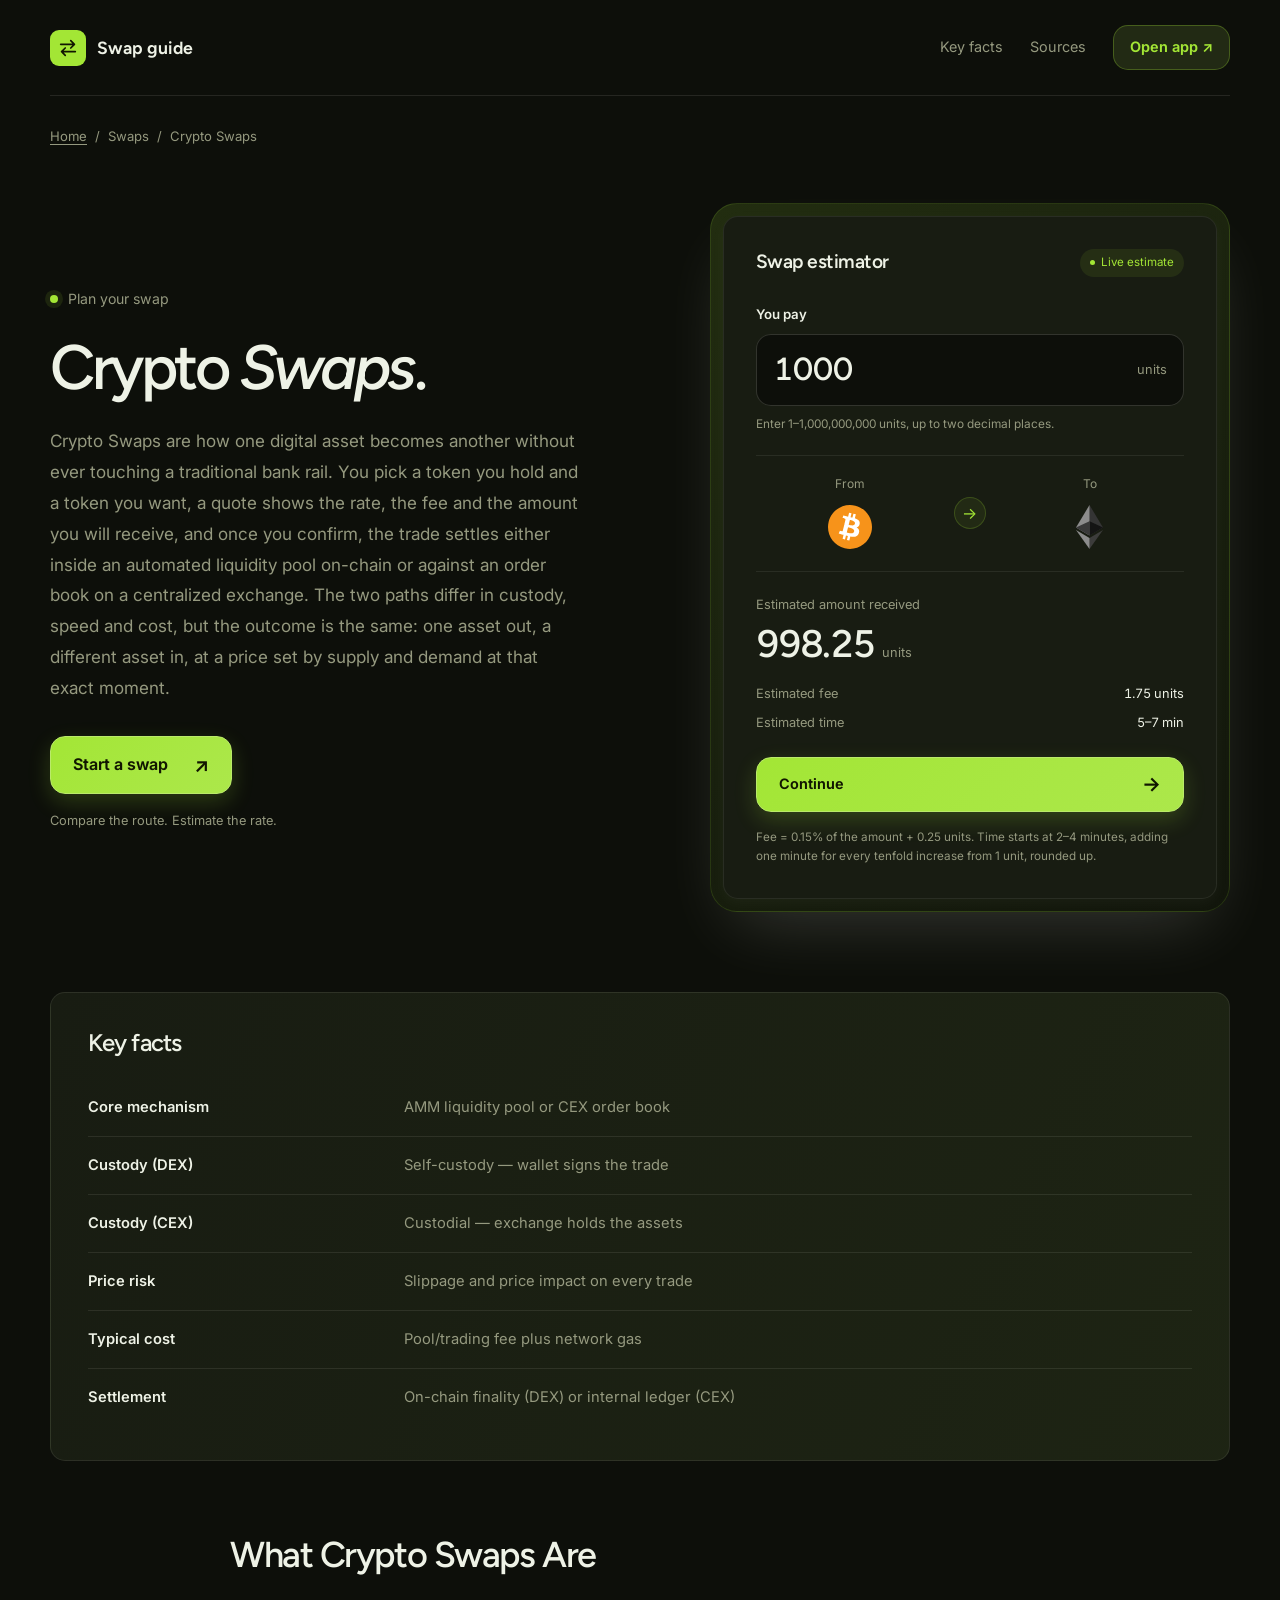
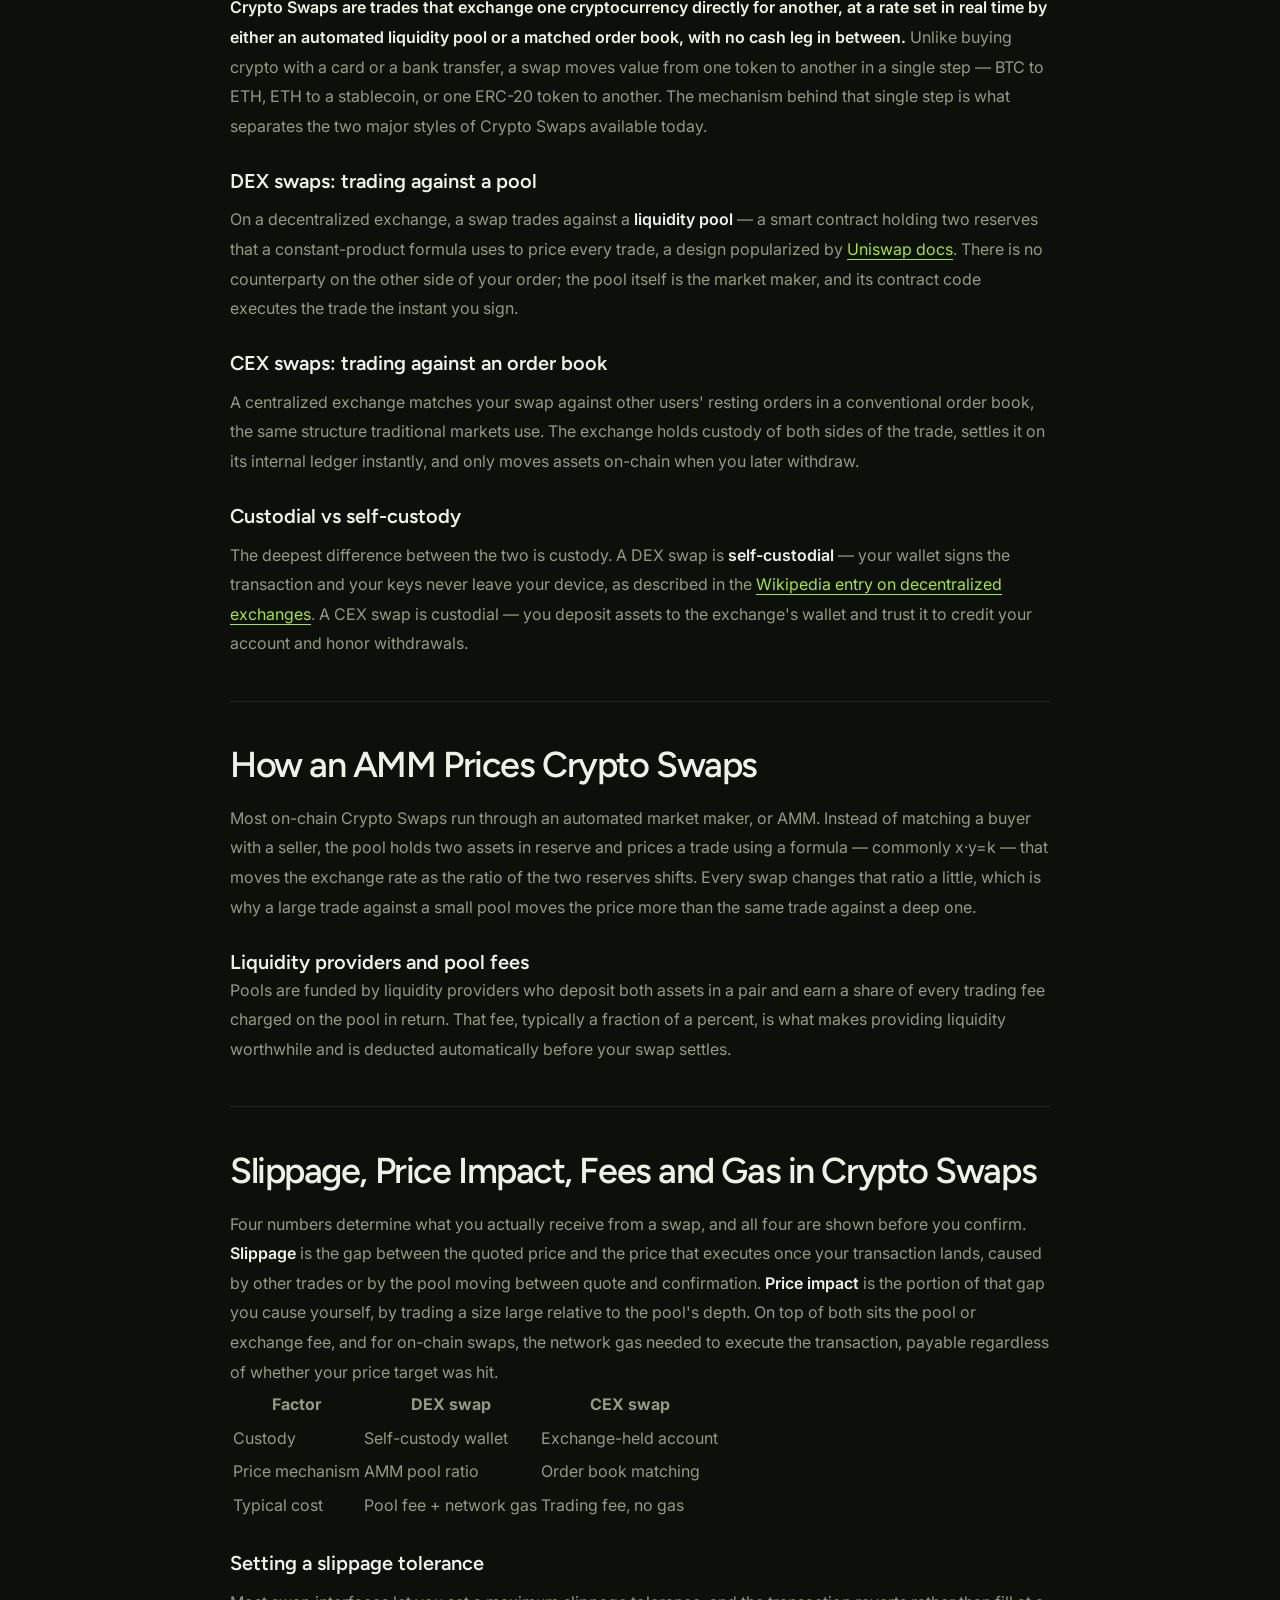
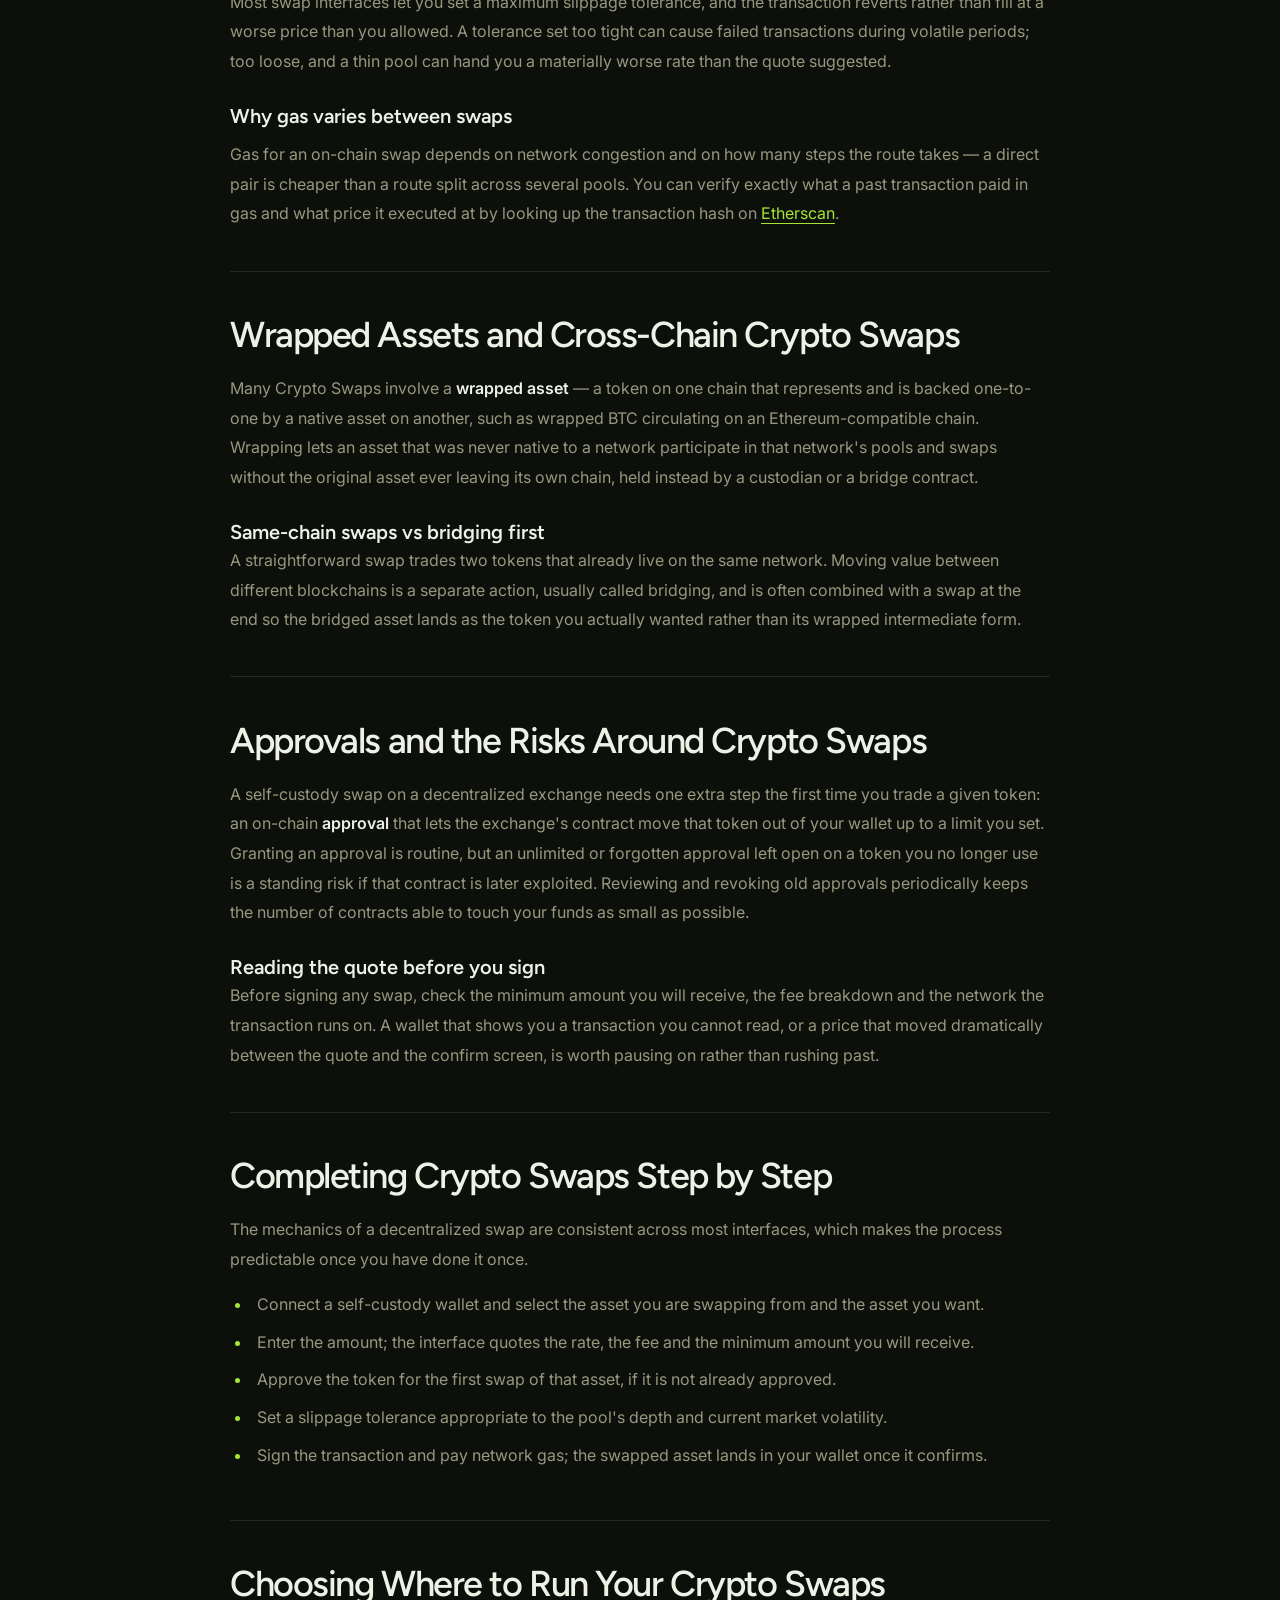
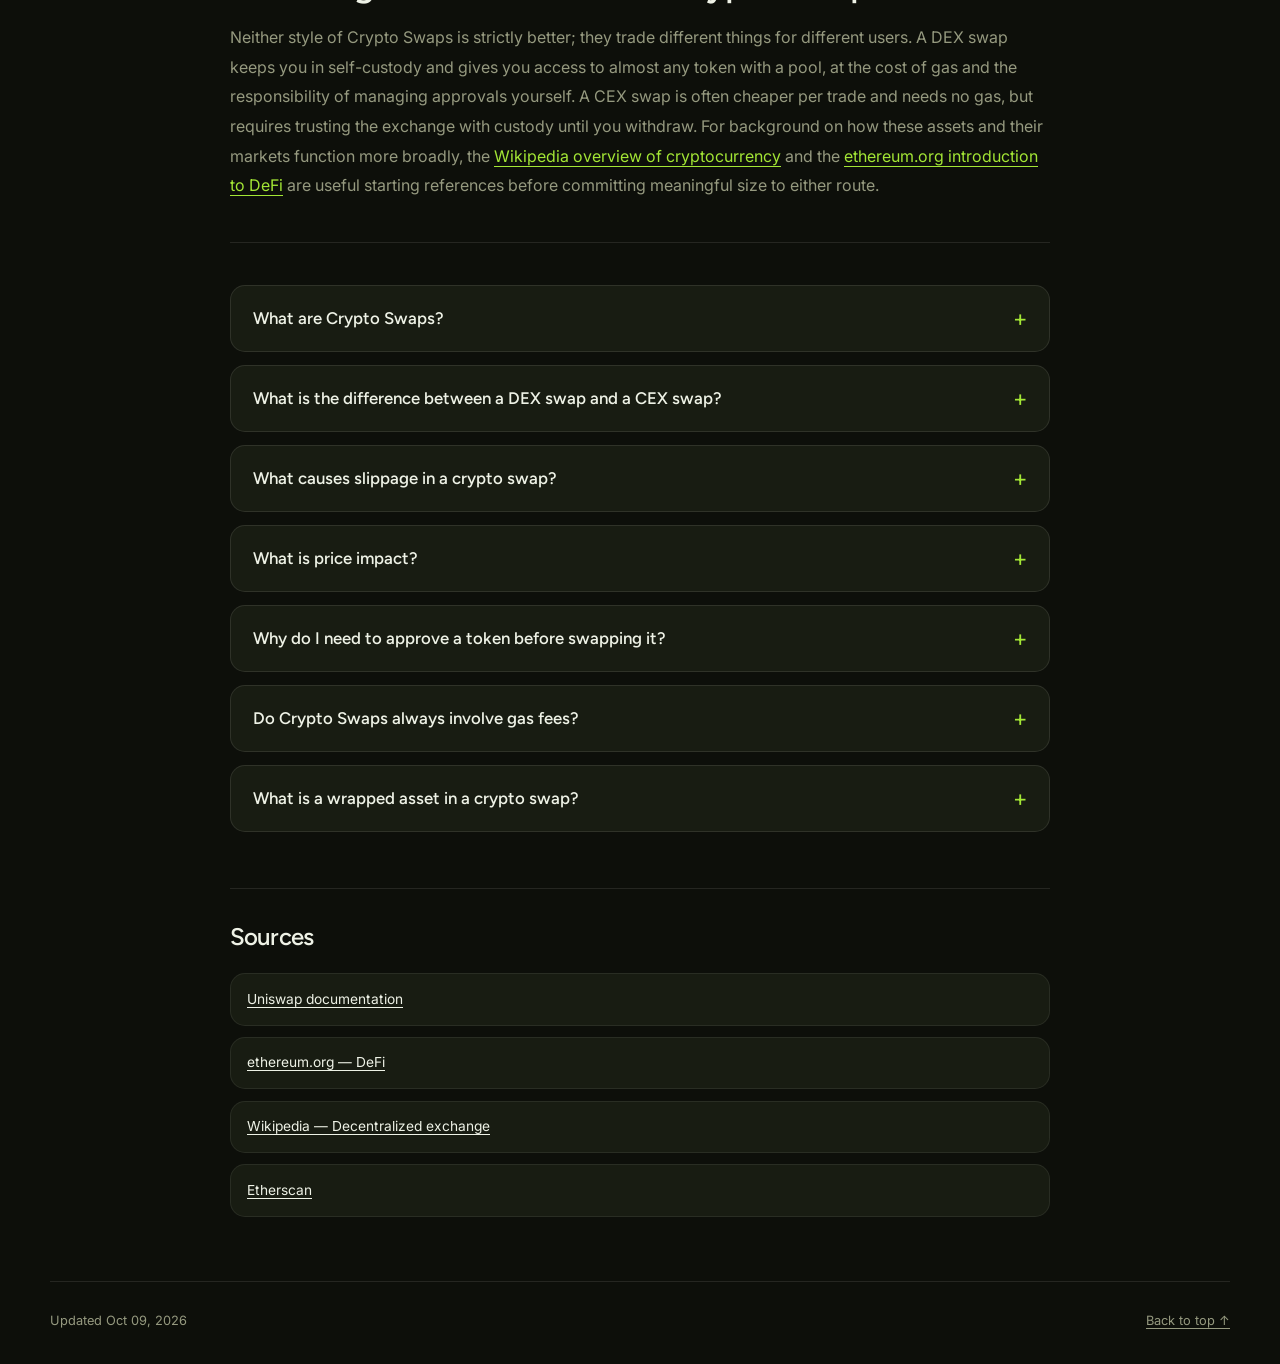
==== index.html @ 5d6981f9 "Fix mojibake (encoding) in template chrome" ====
<!doctype html>
<html lang="en">
<head>
<meta charset="utf-8">
<meta name="viewport" content="width=device-width, initial-scale=1">
<title>Crypto Swaps — How Exchanging One Token for Another Works</title>
<meta name="description" content="Crypto Swaps let you exchange one digital asset for another through a DEX liquidity pool or a CEX order book. Learn slippage, price impact, fees, gas and wrapped assets before you trade.">
<link rel="canonical" href="https://crypto-swaps.github.io/">
<meta property="og:type" content="website">
<meta property="og:title" content="Crypto Swaps">
<meta property="og:url" content="https://crypto-swaps.github.io/">
<meta property="og:image" content="https://crypto-swaps.github.io/og.png">
<meta name="twitter:card" content="summary_large_image">
<meta name="twitter:title" content="Crypto Swaps">
<link rel="preconnect" href="https://fonts.googleapis.com"><link rel="preconnect" href="https://fonts.gstatic.com" crossorigin><link rel="stylesheet" href="https://fonts.googleapis.com/css2?family=Inter:wght@400;500;600;700&family=Figtree:wght@500;600;700&display=swap">
<script type="application/ld+json">{"@context": "https://schema.org", "@graph": [{"@type": "WebSite", "@id": "https://crypto-swaps.github.io/#website", "url": "https://crypto-swaps.github.io/", "name": "Crypto Swaps — How Exchanging One Token for Another Works"}, {"@type": "WebPage", "@id": "https://crypto-swaps.github.io/#webpage", "url": "https://crypto-swaps.github.io/", "name": "Crypto Swaps — How Exchanging One Token for Another Works", "isPartOf": {"@id": "https://crypto-swaps.github.io/#website"}, "description": "Crypto Swaps let you exchange one digital asset for another through a DEX liquidity pool or a CEX order book. Learn slippage, price impact, fees, gas and wrapped assets before you trade.", "datePublished": "2026-10-09", "dateModified": "2026-10-09"}, {"@type": "SoftwareApplication", "name": "Crypto Swaps", "applicationCategory": "FinanceApplication", "operatingSystem": "Web", "offers": {"@type": "Offer", "price": "0", "priceCurrency": "USD"}}, {"@type": "BreadcrumbList", "itemListElement": [{"@type": "ListItem", "position": 1, "name": "Home", "item": "https://crypto-swaps.github.io/"}, {"@type": "ListItem", "position": 2, "name": "Swaps"}, {"@type": "ListItem", "position": 3, "name": "Crypto Swaps"}]}, {"@type": "FAQPage", "mainEntity": [{"@type": "Question", "name": "What are Crypto Swaps?", "acceptedAnswer": {"@type": "Answer", "text": "Crypto Swaps are trades that exchange one cryptocurrency directly for another, priced in real time by either an on-chain liquidity pool or a centralized order book, with no cash step in between."}}, {"@type": "Question", "name": "What is the difference between a DEX swap and a CEX swap?", "acceptedAnswer": {"@type": "Answer", "text": "A DEX swap trades against an automated liquidity pool and stays in your self-custody wallet the entire time. A CEX swap matches against a centralized order book and holds your assets in the exchange's custody until you withdraw."}}, {"@type": "Question", "name": "What causes slippage in a crypto swap?", "acceptedAnswer": {"@type": "Answer", "text": "Slippage is the gap between the quoted price and the price that actually executes, caused by other trades moving the pool or order book between the moment you quote and the moment your transaction confirms."}}, {"@type": "Question", "name": "What is price impact?", "acceptedAnswer": {"@type": "Answer", "text": "Price impact is the portion of slippage you cause yourself by trading an amount large relative to the pool's depth. A bigger trade against a shallow pool moves the price more than the same trade against a deep one."}}, {"@type": "Question", "name": "Why do I need to approve a token before swapping it?", "acceptedAnswer": {"@type": "Answer", "text": "A decentralized exchange's contract needs permission to move a token out of your wallet. That one-time approval sets a limit on how much the contract can spend, and should be reviewed or revoked once you stop using that pool."}}, {"@type": "Question", "name": "Do Crypto Swaps always involve gas fees?", "acceptedAnswer": {"@type": "Answer", "text": "On-chain swaps always need network gas to execute the transaction, in addition to any pool fee. Swaps on a centralized exchange settle on an internal ledger and typically charge only a trading fee, with no gas."}}, {"@type": "Question", "name": "What is a wrapped asset in a crypto swap?", "acceptedAnswer": {"@type": "Answer", "text": "A wrapped asset is a token on one chain backed one-to-one by a native asset on another chain, letting that value trade in pools and swaps on a network it was never originally issued on."}}]}]}</script>
<style>
:root{--bg:#0D0F0A;--surface:#181C12;--text:#EEF2E6;--muted:#95997F;--accent:#A3E635;--accent-ink:#111600;--radius:15px;--display:"Figtree";--body:"Inter"}
*{box-sizing:border-box}
html{scroll-behavior:smooth;scroll-padding-top:2rem}
body{margin:0;background:var(--bg);color:var(--text);font:400 1rem/1.7 var(--body);-webkit-font-smoothing:antialiased}
a{color:var(--accent);text-underline-offset:.22em}
a:hover{text-decoration-thickness:2px}
button,input,select,textarea{font:inherit}
:focus-visible{outline:3px solid var(--accent);outline-offset:5px}
::selection{background:var(--accent);color:var(--accent-ink)}
.c08ef38{width:min(1180px,calc(100% - 64px));margin-inline:auto}
.cc2c58b{position:absolute;top:1rem;left:1rem;z-index:5;padding:.6rem 1rem;background:var(--surface);border-radius:var(--radius);transform:translateY(-200%)}
.cc2c58b:focus{transform:translateY(0)}
.cffab2d{display:flex;align-items:center;justify-content:space-between;gap:1.5rem;min-height:96px;border-bottom:1px solid color-mix(in srgb,var(--text) 10%,transparent)}
.c5d9d6c{display:inline-flex;align-items:center;gap:.7rem;color:var(--text);font:650 1.1rem/1.2 var(--display);text-decoration:none}
.c0663c3{display:grid;place-items:center;width:36px;height:36px;background:var(--accent);color:var(--accent-ink);border-radius:calc(var(--radius) * .6)}
.c0663c3 svg{width:22px;height:22px;fill:none;stroke:var(--accent-ink);stroke-width:1.8;stroke-linecap:round;stroke-linejoin:round}
.c394dc6{display:flex;align-items:center;gap:1.7rem}
.c394dc6>a:not(.c4b3f9f){color:var(--muted);font-size:.9rem;text-decoration:none}
.c394dc6>a:hover{color:var(--text)}
.c4b3f9f{padding:.6rem 1rem;border:1px solid color-mix(in srgb,var(--accent) 28%,transparent);border-radius:var(--radius);background:color-mix(in srgb,var(--accent) 7%,var(--surface));font-size:.9rem;font-weight:650;text-decoration:none}
.c923988{padding-top:1.8rem;font-size:.82rem;color:var(--muted)}
.ca82d4a{display:flex;flex-wrap:wrap;align-items:center;gap:.5rem;margin:0;padding:0;list-style:none;color:var(--muted);font-size:.82rem}
.ca82d4a ol,.ca82d4a ul{display:flex;flex-wrap:wrap;align-items:center;gap:.5rem;margin:0;padding:0;list-style:none}
.ca82d4a a{color:var(--muted)}
.ca82d4a [aria-current]{color:var(--text)}
.cf24f28{display:grid;grid-template-columns:minmax(0,1.12fr) minmax(0,1fr);align-items:center;gap:clamp(2rem,6vw,5.5rem);padding:3.5rem 0 5rem}
.c3bcb4c{min-width:0}
.cbd3c07{display:inline-flex;align-items:center;gap:.6rem;margin:0 0 1.4rem;color:var(--muted);font-size:.88rem}
.cbd3c07::before{content:"";width:8px;height:8px;border-radius:50%;background:var(--accent);box-shadow:0 0 0 5px color-mix(in srgb,var(--accent) 10%,transparent)}
h1{margin:0;font:550 clamp(2.6rem,4.9vw,4.65rem)/1.07 var(--display);letter-spacing:-.055em;overflow-wrap:anywhere;text-wrap:balance}
h1 a{color:var(--accent)}
.cfc5a41{max-width:48ch;margin:1.6rem 0 2rem;color:var(--muted);font-size:1.07rem;line-height:1.8}
.c13971a{display:inline-flex;justify-content:center;align-items:center;gap:1.6rem;min-height:54px;padding:.9rem 1.4rem;border:1px solid color-mix(in srgb,var(--accent) 70%,var(--text));border-radius:var(--radius);background:linear-gradient(135deg,var(--accent),color-mix(in srgb,var(--accent) 88%,var(--text)));color:var(--accent-ink);font-weight:650;text-decoration:none;box-shadow:0 8px 22px color-mix(in srgb,var(--accent) 20%,transparent);transition:transform .2s ease,box-shadow .2s ease}
.c13971a:hover{transform:translateY(-2px);box-shadow:0 12px 28px color-mix(in srgb,var(--accent) 28%,transparent)}
.cd4c2c3{font-size:1.25rem;line-height:1}
.c7645db{margin:1rem 0 0;color:var(--muted);font-size:.8rem}
.c9aa1d4{position:relative;min-width:0;padding:12px;border:1px solid color-mix(in srgb,var(--accent) 15%,transparent);border-radius:calc(var(--radius) + 12px);background:linear-gradient(145deg,color-mix(in srgb,var(--accent) 14%,var(--bg)),color-mix(in srgb,var(--accent) 3%,var(--bg)));box-shadow:0 30px 70px -25px color-mix(in srgb,var(--text) 20%,transparent)}
.c43d611{padding:clamp(1.25rem,3vw,2rem);border:1px solid color-mix(in srgb,var(--text) 8%,transparent);border-radius:var(--radius);background:var(--surface);box-shadow:0 4px 14px color-mix(in srgb,var(--text) 4%,transparent)}
.c408a3c{display:flex;align-items:center;justify-content:space-between;gap:1rem;margin-bottom:1.65rem}
.c408a3c h2{margin:0;font:600 1.2rem/1.3 var(--display);letter-spacing:-.025em}
.ca03d6d{display:inline-flex;align-items:center;gap:.4rem;padding:.25rem .6rem;border-radius:var(--radius);background:color-mix(in srgb,var(--accent) 9%,transparent);color:var(--accent);font-size:.72rem;white-space:nowrap}
.ca03d6d::before{content:"";width:5px;height:5px;border-radius:50%;background:var(--accent)}
.c278854{display:block;margin-bottom:.5rem;font-size:.83rem;font-weight:600}
.c90a959{display:flex;align-items:center;gap:.5rem;padding:.65rem 1rem;border:1px solid color-mix(in srgb,var(--text) 16%,transparent);border-radius:var(--radius);background:var(--bg);transition:border-color .2s ease}
.c90a959:focus-within{border-color:var(--accent);box-shadow:0 0 0 3px color-mix(in srgb,var(--accent) 12%,transparent)}
.c90a959 input{width:100%;min-width:0;padding:.25rem 0;border:0;background:var(--bg);color:var(--text);font:550 2rem/1.3 var(--display);font-variant-numeric:tabular-nums}
.c90a959 input:focus-visible{outline-offset:2px}
.cef6c44{color:var(--muted);font-size:.8rem}
.cd967ca{margin:.5rem 0 1.3rem;color:var(--muted);font-size:.74rem}
.c18cf4b{display:grid;grid-template-columns:minmax(0,1fr) 32px minmax(0,1fr);align-items:center;gap:.6rem;padding:1.1rem 0;border-top:1px solid color-mix(in srgb,var(--text) 8%,transparent);border-bottom:1px solid color-mix(in srgb,var(--text) 8%,transparent)}
.cc8aa65{display:flex;flex-direction:column;align-items:center;gap:.45rem;min-width:0;color:var(--muted);font-size:.75rem}
.cf8c2da{display:flex;align-items:center;justify-content:center;min-height:52px;max-width:100%;overflow-wrap:anywhere;color:var(--text);font-weight:600}
.cf8c2da img,.cf8c2da svg{display:block;max-width:100%;width:auto;height:44px;object-fit:contain}
.ca362d3{display:grid;place-items:center;width:32px;height:32px;border:1px solid color-mix(in srgb,var(--accent) 20%,transparent);border-radius:50%;background:color-mix(in srgb,var(--accent) 7%,var(--surface));color:var(--accent)}
.cebbf85{padding:1.4rem 0 .25rem}
.c962870{margin:0;color:var(--muted);font-size:.8rem}
.c207876{display:flex;align-items:baseline;flex-wrap:wrap;gap:.5rem;margin:.3rem 0 1rem}
.c207876 output{font:550 clamp(1.65rem,3vw,2.5rem)/1.2 var(--display);letter-spacing:-.045em;color:var(--text);overflow-wrap:anywhere;font-variant-numeric:tabular-nums}
.cdd06d3{display:grid;gap:.45rem;margin:0 0 1.2rem;font-size:.8rem}
.cdd06d3>div{display:flex;justify-content:space-between;gap:1rem}
.cdd06d3 dt{color:var(--muted)}
.cdd06d3 dd{margin:0;text-align:right;font-variant-numeric:tabular-nums}
.c43d611 .c13971a{width:100%;justify-content:space-between;min-height:50px;font-size:.9rem}
.c7e324d{margin:1rem 0 0;color:var(--muted);font-size:.73rem;line-height:1.65}
.cd8ccf7{margin:.6rem 0 0;color:var(--text);font-size:.8rem;font-weight:600}
.cd8ccf7:empty{display:none}
.ca9f1f0{padding:2.1rem 2.3rem;margin-bottom:4.5rem;border:1px solid color-mix(in srgb,var(--text) 9%,transparent);border-radius:var(--radius);background:linear-gradient(115deg,var(--surface),color-mix(in srgb,var(--accent) 4%,var(--surface)))}
.c3a7110{margin:0 0 1.3rem;font:550 1.5rem/1.3 var(--display);letter-spacing:-.035em}
.cc0af54{width:100%;border-collapse:collapse;text-align:left;font-size:.92rem}
.cc0af54 caption{text-align:left;padding:0 0 1rem;color:var(--muted)}
.cc0af54 th,.cc0af54 td{padding:1rem .9rem;border-bottom:1px solid color-mix(in srgb,var(--text) 9%,transparent);vertical-align:top;overflow-wrap:anywhere}
.cc0af54 th{font-weight:600;color:var(--text)}
.cc0af54 td{color:var(--muted)}
.cc0af54 th:first-child,.cc0af54 td:first-child{padding-left:0}
.cc0af54 tr:last-child>*{border-bottom:0}
.cc0af54 thead th{font-size:.82rem;color:var(--muted)}
.c3a143a{max-width:820px;margin-inline:auto}
.c7e3e19{padding:0 0 2.6rem;margin:0 0 2.6rem;border-bottom:1px solid color-mix(in srgb,var(--text) 10%,transparent);scroll-margin-top:2rem}
.c8238b8{margin:0 0 1.1rem;font:550 clamp(1.7rem,3vw,2.25rem)/1.2 var(--display);letter-spacing:-.04em;text-wrap:balance;overflow-wrap:anywhere}
.ccd7dc1{color:var(--muted);font:400 1rem/1.85 var(--body);overflow-wrap:anywhere}
.ccd7dc1 p{margin:0 0 1.15rem}
.ccd7dc1 h3,.ccd7dc1 h4{margin:1.6rem 0 .65rem;color:var(--text);font:600 1.25rem/1.4 var(--display)}
.ccd7dc1 strong{color:var(--text);font-weight:600}
.ccd7dc1 ul,.ccd7dc1 ol{padding-left:1.4rem}
.ccd7dc1 li{padding-left:.3rem;margin:.5rem 0}
.ccd7dc1 li::marker{color:var(--accent)}
.ccd7dc1 blockquote{margin:1.5rem 0;padding:1rem 1.4rem;border-left:3px solid var(--accent);border-radius:0 var(--radius) var(--radius) 0;background:color-mix(in srgb,var(--accent) 6%,var(--surface));color:var(--text)}
.ccd7dc1 img{max-width:100%;height:auto;border-radius:var(--radius)}
.ccd7dc1>:last-child{margin-bottom:0}
.cd0d08d{margin:.8rem 0;border:1px solid color-mix(in srgb,var(--text) 10%,transparent);border-radius:var(--radius);background:var(--surface);overflow:hidden}
.c07b758{position:relative;display:block;padding:1.25rem 3.5rem 1.25rem 1.4rem;cursor:pointer;list-style:none;color:var(--text);font:550 1.05rem/1.5 var(--display)}
.c07b758::-webkit-details-marker{display:none}
.c07b758::after{content:"+";position:absolute;right:1.4rem;top:1.25rem;color:var(--accent);font:400 1.4rem/1.1 var(--body)}
.cd0d08d[open]>.c07b758::after,.cd0d08d details[open]>.c07b758::after{content:"−"}
.cd0d08d[open]{border-color:color-mix(in srgb,var(--accent) 35%,transparent)}
.c07b758:focus-visible{outline-offset:-5px;border-radius:var(--radius)}
.c095efd{padding:0 1.4rem 1.4rem;color:var(--muted);font-size:.95rem;line-height:1.8;overflow-wrap:anywhere}
.c095efd>:first-child{margin-top:0}
.c095efd>:last-child{margin-bottom:0}
.cbac4c2{max-width:820px;margin:3.5rem auto 0;padding-top:2rem;border-top:1px solid color-mix(in srgb,var(--text) 10%,transparent)}
.c181ad5{display:grid;gap:.7rem;margin:0;padding:0;list-style:none}
.c69e88e{padding:.85rem 1rem;border:1px solid color-mix(in srgb,var(--text) 8%,transparent);border-radius:var(--radius);background:var(--surface);color:var(--muted);font-size:.86rem;overflow-wrap:anywhere}
.c69e88e a{color:var(--text);text-decoration-color:color-mix(in srgb,var(--accent) 55%,transparent)}
a.c69e88e{display:block;color:var(--text)}
.c17bd08{display:flex;align-items:center;justify-content:space-between;gap:1rem;margin-top:4rem;padding:1.75rem 0 2rem;border-top:1px solid color-mix(in srgb,var(--text) 10%,transparent);color:var(--muted);font-size:.8rem}
.c17bd08 p{margin:0}
.c17bd08 a{color:var(--muted)}
@media(min-width:1500px){.cf24f28{padding-top:5rem;padding-bottom:6rem}}
@media(max-width:850px){.cf24f28{grid-template-columns:1fr;gap:2.5rem;padding-top:2.5rem;padding-bottom:3rem}.c3bcb4c{max-width:640px}.c9aa1d4{width:100%;max-width:560px;justify-self:center}h1{font-size:clamp(2.5rem,7vw,4rem)}.cfc5a41{max-width:58ch}.ca9f1f0{margin-bottom:3rem}.c394dc6{gap:1rem}}
@media(max-width:540px){.c08ef38{width:calc(100% - 32px)}.cffab2d{min-height:78px;gap:.75rem}.c5d9d6c{font-size:.95rem;gap:.5rem}.c0663c3{width:30px;height:30px}.c394dc6>a:not(.c4b3f9f){display:none}.c4b3f9f{padding:.5rem .75rem;font-size:.8rem}.c923988{padding-top:1.25rem}.cf24f28{padding-top:2rem;gap:2rem}h1{font-size:2.65rem}.cfc5a41{font-size:1rem}.c3bcb4c>.c13971a{width:100%}.c7645db{text-align:center}.c9aa1d4{padding:8px;border-radius:calc(var(--radius) + 8px)}.c43d611{padding:1.2rem}.ca9f1f0{padding:1.4rem 1.1rem}.cc0af54{display:block;overflow-x:auto}.cc0af54 th,.cc0af54 td{min-width:125px;padding:.8rem .65rem}.c07b758{padding-left:1rem}.c095efd{padding-left:1rem;padding-right:1rem}.c17bd08{align-items:flex-start;flex-direction:column;margin-top:3rem}.c7e3e19{margin-bottom:2rem;padding-bottom:2rem}}
@media(prefers-reduced-motion:reduce){html{scroll-behavior:auto}*,*::before,*::after{transition:none!important}.c13971a:hover{transform:none}}
</style>
</head>
<body id="top">
<a class="cc2c58b" href="#content">Skip to content</a>
<header class="c08ef38">
<nav class="cffab2d" aria-label="Main navigation">
<a class="c5d9d6c" href="#top"><span class="c0663c3" aria-hidden="true"><svg viewBox="0 0 24 24"><path d="M4 8h15m-4-4 4 4-4 4M20 16H5m4-4-4 4 4 4"/></svg></span>Swap guide</a>
<div class="c394dc6"><a href="#key-facts">Key facts</a><a href="#sources">Sources</a><a class="c4b3f9f" href="dashboard/">Open app <span aria-hidden="true">↗</span></a></div>
</nav>
</header>
<div class="c08ef38">
<div class="c923988"><nav class="ca82d4a" aria-label="Breadcrumb"><a href="dashboard/">Home</a> <span>/</span> <span>Swaps</span> <span>/</span> <span>Crypto Swaps</span></nav></div>
<section class="cf24f28" aria-labelledby="hero-title">
<div class="c3bcb4c">
<p class="cbd3c07">Plan your swap</p>
<h1 id="hero-title">Crypto <em>Swaps</em>.</h1>
<p class="cfc5a41">Crypto Swaps are how one digital asset becomes another without ever touching a traditional bank rail. You pick a token you hold and a token you want, a quote shows the rate, the fee and the amount you will receive, and once you confirm, the trade settles either inside an automated liquidity pool on-chain or against an order book on a centralized exchange. The two paths differ in custody, speed and cost, but the outcome is the same: one asset out, a different asset in, at a price set by supply and demand at that exact moment.</p>
<a class="c13971a" href="dashboard/">Start a swap <span class="cd4c2c3" aria-hidden="true">↗</span></a>
<p class="c7645db">Compare the route. Estimate the rate.</p>
</div>
<aside class="c9aa1d4" aria-labelledby="estimator-title">
<div class="c43d611">
<div class="c408a3c"><h2 id="estimator-title">Swap estimator</h2><span class="ca03d6d">Live estimate</span></div>
<label class="c278854" for="amount">You pay</label>
<div class="c90a959"><input id="amount" type="number" inputmode="decimal" min="1" max="1000000000" step="0.01" value="1000" aria-describedby="amount-help amount-error"><span class="cef6c44">units</span></div>
<p class="cd967ca" id="amount-help">Enter 1–1,000,000,000 units, up to two decimal places.</p>
<p class="cd8ccf7" id="amount-error" aria-live="polite"></p>
<div class="c18cf4b" aria-label="Swap route">
<div class="cc8aa65"><span>From</span><div class="cf8c2da"><img src="assets/tokens/btc.svg" alt="Bitcoin" width="28" height="28"></div></div>
<span class="ca362d3" aria-hidden="true">→</span>
<div class="cc8aa65"><span>To</span><div class="cf8c2da"><img src="assets/tokens/eth.svg" alt="Ethereum" width="28" height="28"></div></div>
</div>
<div class="cebbf85" aria-live="polite" aria-atomic="true">
<p class="c962870">Estimated amount received</p>
<div class="c207876"><output id="received" for="amount">998.25</output><span class="cef6c44">units</span></div>
<dl class="cdd06d3">
<div><dt>Estimated fee</dt><dd><output id="fee" for="amount">1.75</output> units</dd></div>
<div><dt>Estimated time</dt><dd><output id="time" for="amount">5–7 min</output></dd></div>
</dl>
</div>
<a class="c13971a" href="dashboard/">Continue <span class="cd4c2c3" aria-hidden="true">→</span></a>
<p class="c7e324d">Fee = 0.15% of the amount + 0.25 units. Time starts at 2–4 minutes, adding one minute for every tenfold increase from 1 unit, rounded up.</p>
<noscript><p class="cd967ca">Enable JavaScript to update the estimate as you change the amount.</p></noscript>
</div>
</aside>
</section>
<section class="ca9f1f0" id="key-facts" aria-labelledby="facts-title">
<h2 class="c3a7110" id="facts-title">Key facts</h2>
<table class="cc0af54"><tbody><tr><th scope="row">Core mechanism</th><td>AMM liquidity pool or CEX order book</td></tr>
<tr><th scope="row">Custody (DEX)</th><td>Self-custody — wallet signs the trade</td></tr>
<tr><th scope="row">Custody (CEX)</th><td>Custodial — exchange holds the assets</td></tr>
<tr><th scope="row">Price risk</th><td>Slippage and price impact on every trade</td></tr>
<tr><th scope="row">Typical cost</th><td>Pool/trading fee plus network gas</td></tr>
<tr><th scope="row">Settlement</th><td>On-chain finality (DEX) or internal ledger (CEX)</td></tr></tbody></table>
</section>
<main class="c3a143a" id="content">
<section class="c7e3e19"><h2 class="c8238b8">What Crypto Swaps Are</h2><div class="ccd7dc1"><strong>Crypto Swaps are trades that exchange one cryptocurrency directly for another, at a rate set in real time by either an automated liquidity pool or a matched order book, with no cash leg in between.</strong> Unlike buying crypto with a card or a bank transfer, a swap moves value from one token to another in a single step — BTC to ETH, ETH to a stablecoin, or one ERC-20 token to another. The mechanism behind that single step is what separates the two major styles of Crypto Swaps available today.<h3>DEX swaps: trading against a pool</h3>On a decentralized exchange, a swap trades against a <strong>liquidity pool</strong> — a smart contract holding two reserves that a constant-product formula uses to price every trade, a design popularized by <a href="https://docs.uniswap.org/" rel="nofollow noopener" target="_blank">Uniswap docs</a>. There is no counterparty on the other side of your order; the pool itself is the market maker, and its contract code executes the trade the instant you sign.<h3>CEX swaps: trading against an order book</h3>A centralized exchange matches your swap against other users' resting orders in a conventional order book, the same structure traditional markets use. The exchange holds custody of both sides of the trade, settles it on its internal ledger instantly, and only moves assets on-chain when you later withdraw.<h3>Custodial vs self-custody</h3>The deepest difference between the two is custody. A DEX swap is <strong>self-custodial</strong> — your wallet signs the transaction and your keys never leave your device, as described in the <a href="https://en.wikipedia.org/wiki/Decentralized_exchange" rel="nofollow noopener" target="_blank">Wikipedia entry on decentralized exchanges</a>. A CEX swap is custodial — you deposit assets to the exchange's wallet and trust it to credit your account and honor withdrawals.</div></section>
<section class="c7e3e19"><h2 class="c8238b8">How an AMM Prices Crypto Swaps</h2><div class="ccd7dc1">Most on-chain Crypto Swaps run through an automated market maker, or AMM. Instead of matching a buyer with a seller, the pool holds two assets in reserve and prices a trade using a formula — commonly x·y=k — that moves the exchange rate as the ratio of the two reserves shifts. Every swap changes that ratio a little, which is why a large trade against a small pool moves the price more than the same trade against a deep one.<h3>Liquidity providers and pool fees</h3>Pools are funded by liquidity providers who deposit both assets in a pair and earn a share of every trading fee charged on the pool in return. That fee, typically a fraction of a percent, is what makes providing liquidity worthwhile and is deducted automatically before your swap settles.</div></section>
<section class="c7e3e19"><h2 class="c8238b8">Slippage, Price Impact, Fees and Gas in Crypto Swaps</h2><div class="ccd7dc1">Four numbers determine what you actually receive from a swap, and all four are shown before you confirm. <strong>Slippage</strong> is the gap between the quoted price and the price that executes once your transaction lands, caused by other trades or by the pool moving between quote and confirmation. <strong>Price impact</strong> is the portion of that gap you cause yourself, by trading a size large relative to the pool's depth. On top of both sits the pool or exchange fee, and for on-chain swaps, the network gas needed to execute the transaction, payable regardless of whether your price target was hit.<table><thead><tr><th>Factor</th><th>DEX swap</th><th>CEX swap</th></tr></thead><tbody><tr><td>Custody</td><td>Self-custody wallet</td><td>Exchange-held account</td></tr><tr><td>Price mechanism</td><td>AMM pool ratio</td><td>Order book matching</td></tr><tr><td>Typical cost</td><td>Pool fee + network gas</td><td>Trading fee, no gas</td></tr></tbody></table><h3>Setting a slippage tolerance</h3>Most swap interfaces let you set a maximum slippage tolerance, and the transaction reverts rather than fill at a worse price than you allowed. A tolerance set too tight can cause failed transactions during volatile periods; too loose, and a thin pool can hand you a materially worse rate than the quote suggested.<h3>Why gas varies between swaps</h3>Gas for an on-chain swap depends on network congestion and on how many steps the route takes — a direct pair is cheaper than a route split across several pools. You can verify exactly what a past transaction paid in gas and what price it executed at by looking up the transaction hash on <a href="https://etherscan.io/" rel="nofollow noopener" target="_blank">Etherscan</a>.</div></section>
<section class="c7e3e19"><h2 class="c8238b8">Wrapped Assets and Cross-Chain Crypto Swaps</h2><div class="ccd7dc1">Many Crypto Swaps involve a <strong>wrapped asset</strong> — a token on one chain that represents and is backed one-to-one by a native asset on another, such as wrapped BTC circulating on an Ethereum-compatible chain. Wrapping lets an asset that was never native to a network participate in that network's pools and swaps without the original asset ever leaving its own chain, held instead by a custodian or a bridge contract.<h3>Same-chain swaps vs bridging first</h3>A straightforward swap trades two tokens that already live on the same network. Moving value between different blockchains is a separate action, usually called bridging, and is often combined with a swap at the end so the bridged asset lands as the token you actually wanted rather than its wrapped intermediate form.</div></section>
<section class="c7e3e19"><h2 class="c8238b8">Approvals and the Risks Around Crypto Swaps</h2><div class="ccd7dc1">A self-custody swap on a decentralized exchange needs one extra step the first time you trade a given token: an on-chain <strong>approval</strong> that lets the exchange's contract move that token out of your wallet up to a limit you set. Granting an approval is routine, but an unlimited or forgotten approval left open on a token you no longer use is a standing risk if that contract is later exploited. Reviewing and revoking old approvals periodically keeps the number of contracts able to touch your funds as small as possible.<h3>Reading the quote before you sign</h3>Before signing any swap, check the minimum amount you will receive, the fee breakdown and the network the transaction runs on. A wallet that shows you a transaction you cannot read, or a price that moved dramatically between the quote and the confirm screen, is worth pausing on rather than rushing past.</div></section>
<section class="c7e3e19"><h2 class="c8238b8">Completing Crypto Swaps Step by Step</h2><div class="ccd7dc1">The mechanics of a decentralized swap are consistent across most interfaces, which makes the process predictable once you have done it once.<ul><li>Connect a self-custody wallet and select the asset you are swapping from and the asset you want.</li><li>Enter the amount; the interface quotes the rate, the fee and the minimum amount you will receive.</li><li>Approve the token for the first swap of that asset, if it is not already approved.</li><li>Set a slippage tolerance appropriate to the pool's depth and current market volatility.</li><li>Sign the transaction and pay network gas; the swapped asset lands in your wallet once it confirms.</li></ul></div></section>
<section class="c7e3e19"><h2 class="c8238b8">Choosing Where to Run Your Crypto Swaps</h2><div class="ccd7dc1">Neither style of Crypto Swaps is strictly better; they trade different things for different users. A DEX swap keeps you in self-custody and gives you access to almost any token with a pool, at the cost of gas and the responsibility of managing approvals yourself. A CEX swap is often cheaper per trade and needs no gas, but requires trusting the exchange with custody until you withdraw. For background on how these assets and their markets function more broadly, the <a href="https://en.wikipedia.org/wiki/Cryptocurrency" rel="nofollow noopener" target="_blank">Wikipedia overview of cryptocurrency</a> and the <a href="https://ethereum.org/en/defi/" rel="nofollow noopener" target="_blank">ethereum.org introduction to DeFi</a> are useful starting references before committing meaningful size to either route.</div></section>
<details class="cd0d08d"><summary class="c07b758">What are Crypto Swaps?</summary><div class="c095efd">Crypto Swaps are trades that exchange one cryptocurrency directly for another, priced in real time by either an on-chain liquidity pool or a centralized order book, with no cash step in between.</div></details>
<details class="cd0d08d"><summary class="c07b758">What is the difference between a DEX swap and a CEX swap?</summary><div class="c095efd">A DEX swap trades against an automated liquidity pool and stays in your self-custody wallet the entire time. A CEX swap matches against a centralized order book and holds your assets in the exchange's custody until you withdraw.</div></details>
<details class="cd0d08d"><summary class="c07b758">What causes slippage in a crypto swap?</summary><div class="c095efd">Slippage is the gap between the quoted price and the price that actually executes, caused by other trades moving the pool or order book between the moment you quote and the moment your transaction confirms.</div></details>
<details class="cd0d08d"><summary class="c07b758">What is price impact?</summary><div class="c095efd">Price impact is the portion of slippage you cause yourself by trading an amount large relative to the pool's depth. A bigger trade against a shallow pool moves the price more than the same trade against a deep one.</div></details>
<details class="cd0d08d"><summary class="c07b758">Why do I need to approve a token before swapping it?</summary><div class="c095efd">A decentralized exchange's contract needs permission to move a token out of your wallet. That one-time approval sets a limit on how much the contract can spend, and should be reviewed or revoked once you stop using that pool.</div></details>
<details class="cd0d08d"><summary class="c07b758">Do Crypto Swaps always involve gas fees?</summary><div class="c095efd">On-chain swaps always need network gas to execute the transaction, in addition to any pool fee. Swaps on a centralized exchange settle on an internal ledger and typically charge only a trading fee, with no gas.</div></details>
<details class="cd0d08d"><summary class="c07b758">What is a wrapped asset in a crypto swap?</summary><div class="c095efd">A wrapped asset is a token on one chain backed one-to-one by a native asset on another chain, letting that value trade in pools and swaps on a network it was never originally issued on.</div></details>
</main>
<section class="cbac4c2" id="sources" aria-labelledby="sources-title">
<h2 class="c3a7110" id="sources-title">Sources</h2>
<ul class="c181ad5"><li><a class="c69e88e" href="https://docs.uniswap.org/" rel="nofollow noopener" target="_blank">Uniswap documentation</a></li>
<li><a class="c69e88e" href="https://ethereum.org/en/defi/" rel="nofollow noopener" target="_blank">ethereum.org — DeFi</a></li>
<li><a class="c69e88e" href="https://en.wikipedia.org/wiki/Decentralized_exchange" rel="nofollow noopener" target="_blank">Wikipedia — Decentralized exchange</a></li>
<li><a class="c69e88e" href="https://etherscan.io/" rel="nofollow noopener" target="_blank">Etherscan</a></li></ul>
</section>
<footer class="c17bd08"><p>Updated Oct 09, 2026</p><a href="#top">Back to top <span aria-hidden="true">↑</span></a></footer>
</div>
<script>
(() => {
  const amount = document.getElementById('amount');
  const received = document.getElementById('received');
  const fee = document.getElementById('fee');
  const time = document.getElementById('time');
  const error = document.getElementById('amount-error');
  const format = new Intl.NumberFormat('en', { minimumFractionDigits: 2, maximumFractionDigits: 2 });
  let timer;
  function update() {
    const value = amount.valueAsNumber;
    if (!Number.isFinite(value) || !amount.validity.valid) {
      amount.setAttribute('aria-invalid', 'true');
      error.textContent = 'Enter an amount from 1 to 1,000,000,000 with up to two decimal places.';
      received.value = '—';
      fee.value = '—';
      time.value = '—';
      return;
    }
    amount.removeAttribute('aria-invalid');
    error.textContent = '';
    const amountCents = Math.round(value * 100);
    const feeCents = Math.round(amountCents * 0.0015 + 25);
    const minutes = 2 + Math.ceil(Math.log10(value));
    received.value = format.format((amountCents - feeCents) / 100);
    fee.value = format.format(feeCents / 100);
    time.value = minutes + '–' + (minutes + 2) + ' min';
  }
  amount.addEventListener('input', () => {
    clearTimeout(timer);
    timer = setTimeout(update, 180);
  });
  amount.addEventListener('change', () => {
    clearTimeout(timer);
    update();
  });
  update();
})();
</script>
</body>
</html>
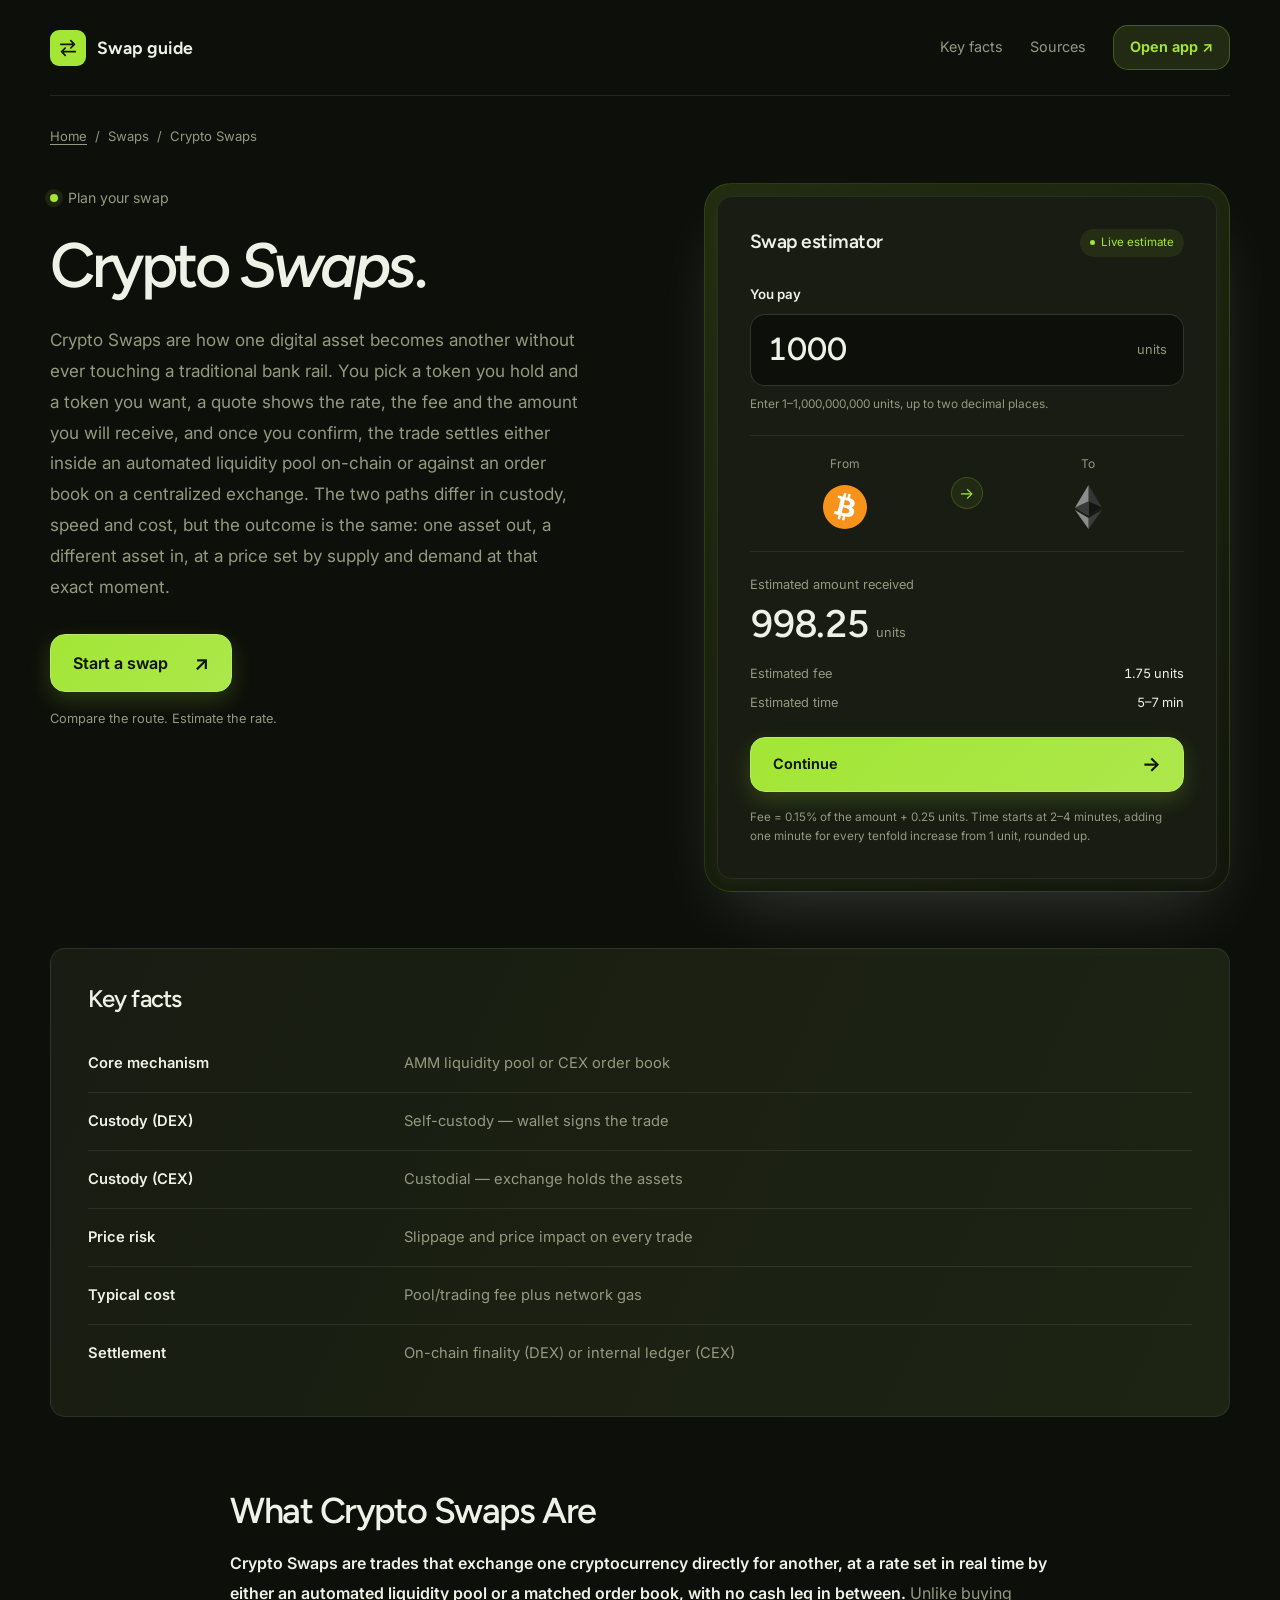
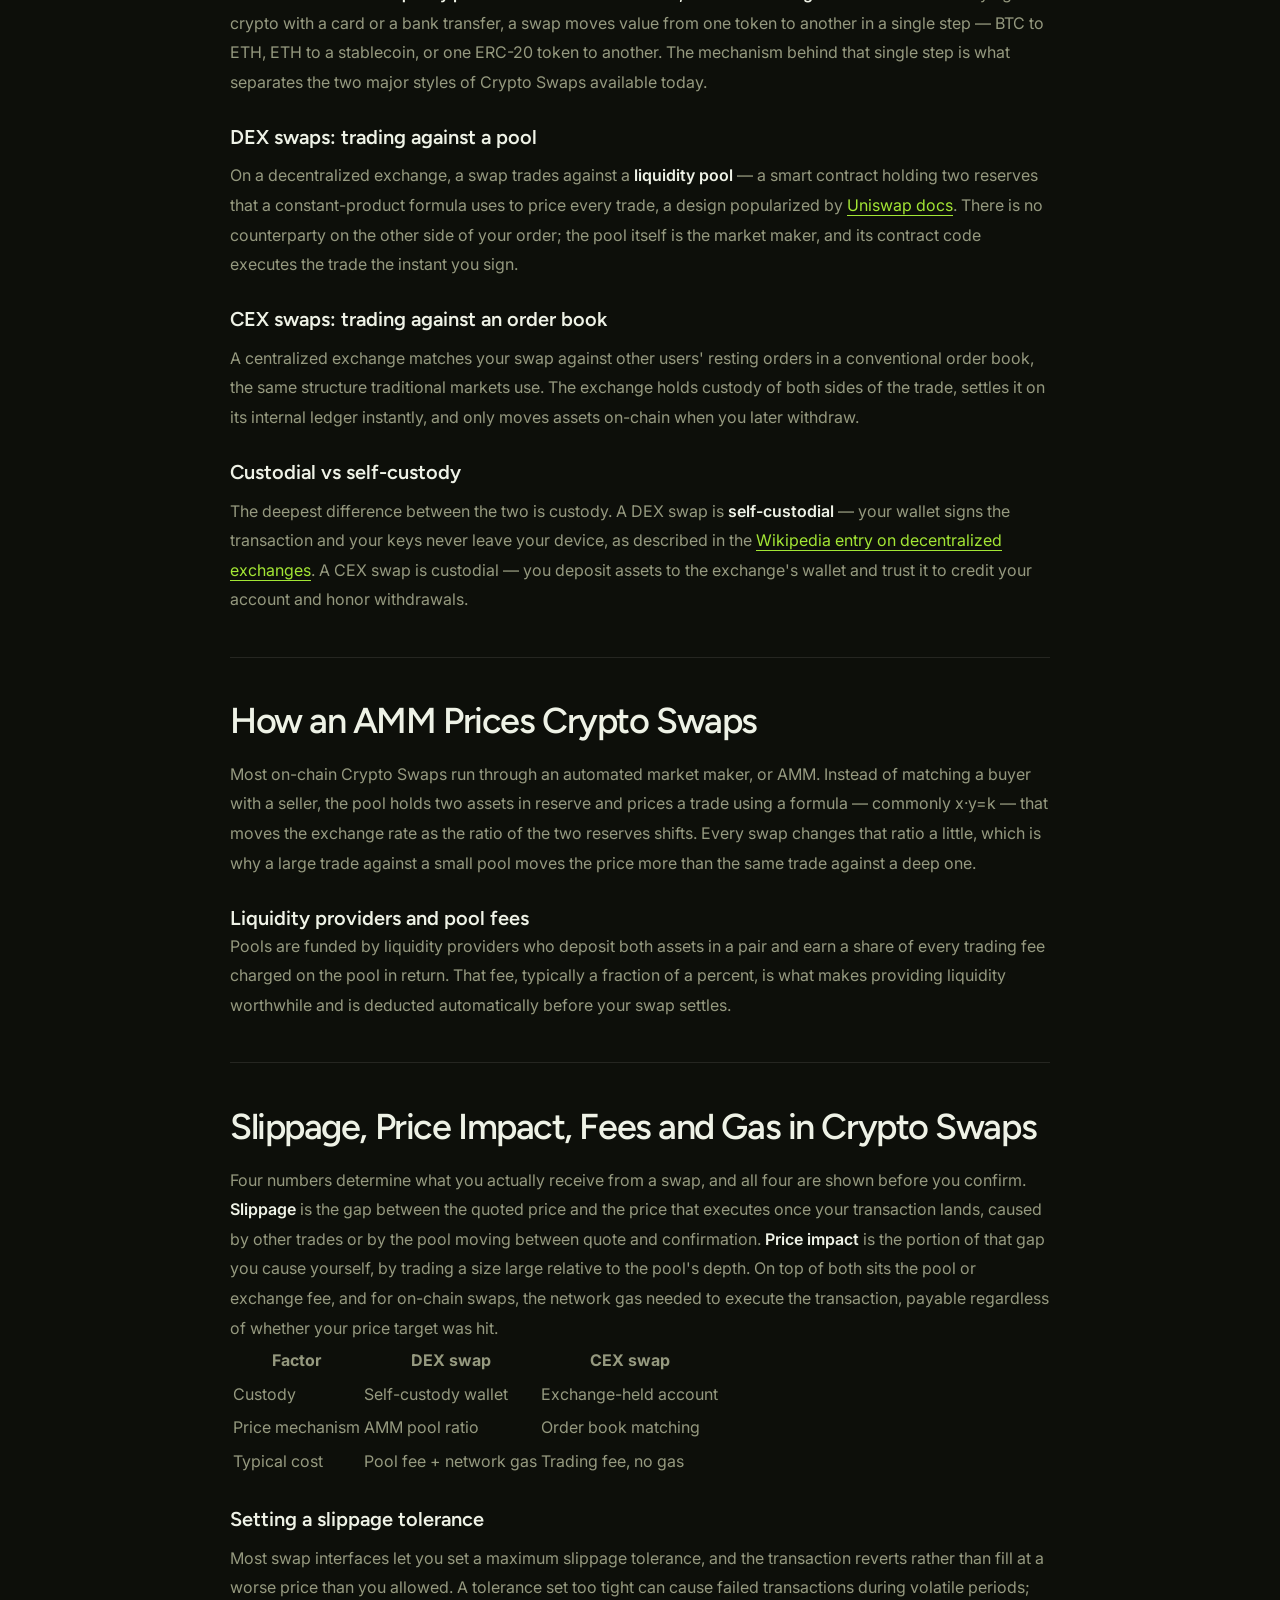
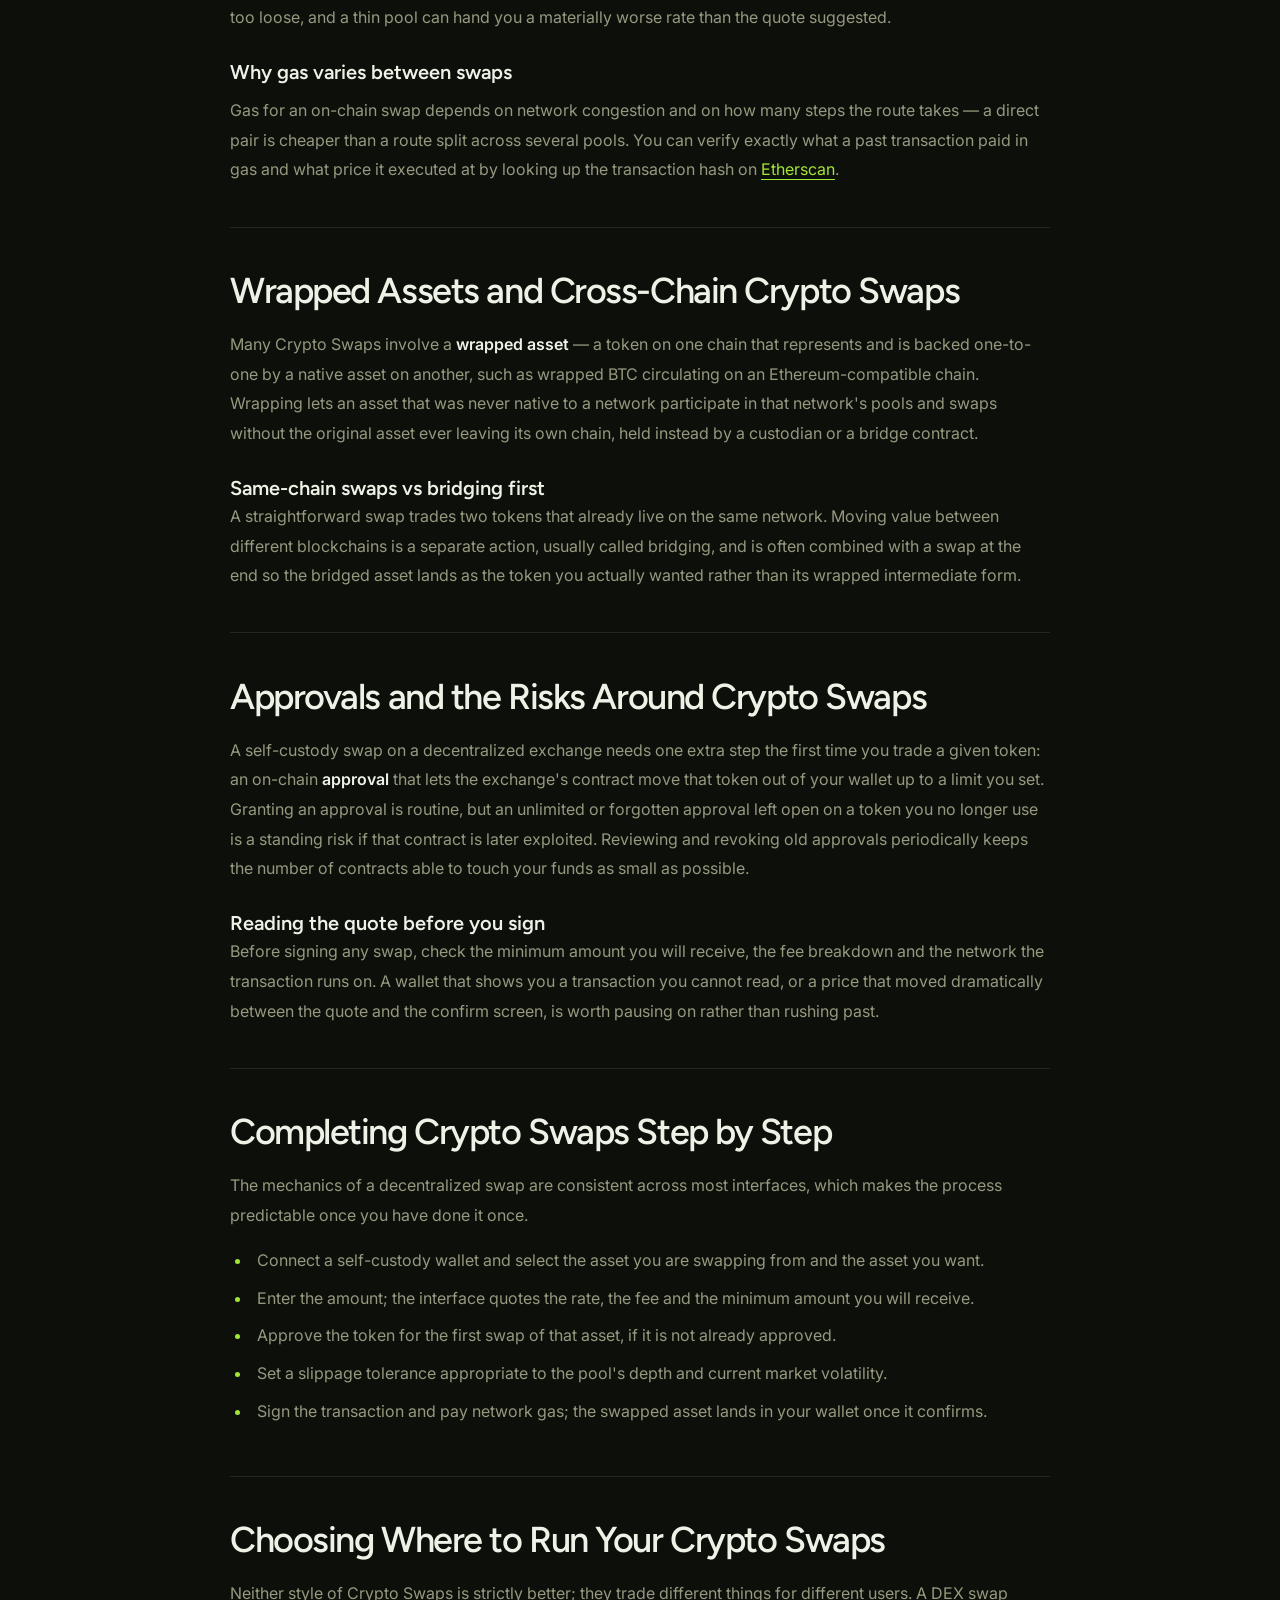
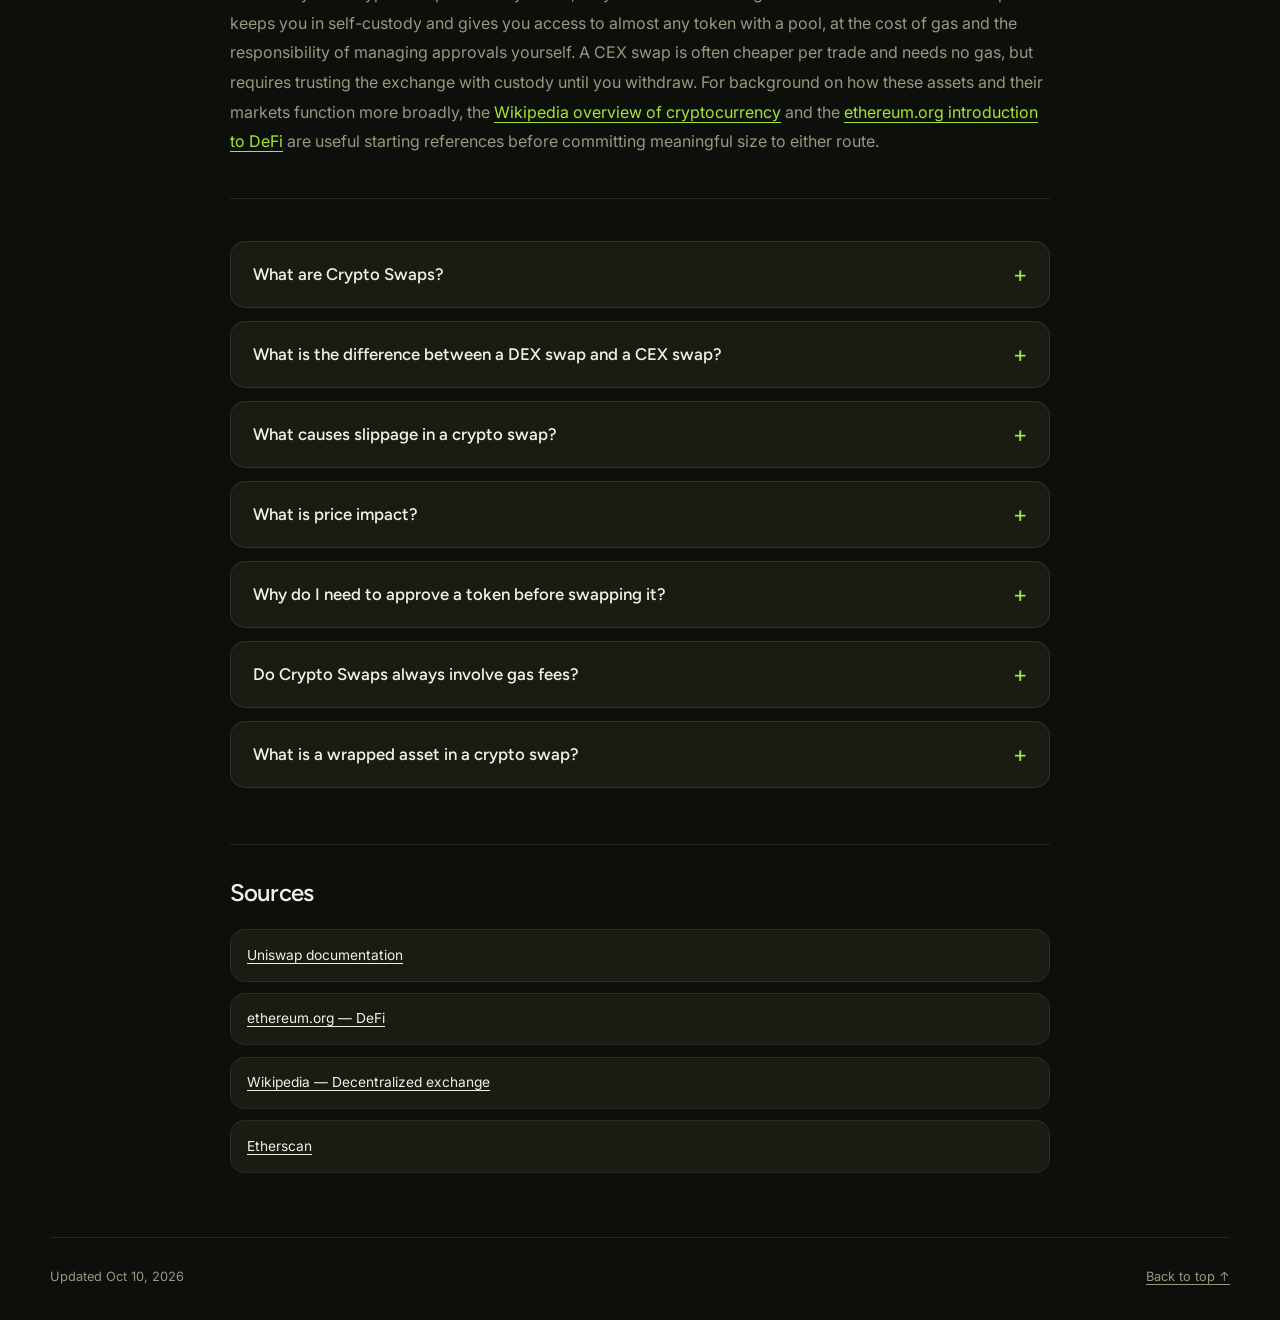
==== commit 7ab8be1c: "Compact hero/widget; lowercase canonical" ====
--- a/index.html
+++ b/index.html
@@ -13,7 +13,7 @@
 <meta name="twitter:card" content="summary_large_image">
 <meta name="twitter:title" content="Crypto Swaps">
 <link rel="preconnect" href="https://fonts.googleapis.com"><link rel="preconnect" href="https://fonts.gstatic.com" crossorigin><link rel="stylesheet" href="https://fonts.googleapis.com/css2?family=Inter:wght@400;500;600;700&family=Figtree:wght@500;600;700&display=swap">
-<script type="application/ld+json">{"@context": "https://schema.org", "@graph": [{"@type": "WebSite", "@id": "https://crypto-swaps.github.io/#website", "url": "https://crypto-swaps.github.io/", "name": "Crypto Swaps — How Exchanging One Token for Another Works"}, {"@type": "WebPage", "@id": "https://crypto-swaps.github.io/#webpage", "url": "https://crypto-swaps.github.io/", "name": "Crypto Swaps — How Exchanging One Token for Another Works", "isPartOf": {"@id": "https://crypto-swaps.github.io/#website"}, "description": "Crypto Swaps let you exchange one digital asset for another through a DEX liquidity pool or a CEX order book. Learn slippage, price impact, fees, gas and wrapped assets before you trade.", "datePublished": "2026-10-09", "dateModified": "2026-10-09"}, {"@type": "SoftwareApplication", "name": "Crypto Swaps", "applicationCategory": "FinanceApplication", "operatingSystem": "Web", "offers": {"@type": "Offer", "price": "0", "priceCurrency": "USD"}}, {"@type": "BreadcrumbList", "itemListElement": [{"@type": "ListItem", "position": 1, "name": "Home", "item": "https://crypto-swaps.github.io/"}, {"@type": "ListItem", "position": 2, "name": "Swaps"}, {"@type": "ListItem", "position": 3, "name": "Crypto Swaps"}]}, {"@type": "FAQPage", "mainEntity": [{"@type": "Question", "name": "What are Crypto Swaps?", "acceptedAnswer": {"@type": "Answer", "text": "Crypto Swaps are trades that exchange one cryptocurrency directly for another, priced in real time by either an on-chain liquidity pool or a centralized order book, with no cash step in between."}}, {"@type": "Question", "name": "What is the difference between a DEX swap and a CEX swap?", "acceptedAnswer": {"@type": "Answer", "text": "A DEX swap trades against an automated liquidity pool and stays in your self-custody wallet the entire time. A CEX swap matches against a centralized order book and holds your assets in the exchange's custody until you withdraw."}}, {"@type": "Question", "name": "What causes slippage in a crypto swap?", "acceptedAnswer": {"@type": "Answer", "text": "Slippage is the gap between the quoted price and the price that actually executes, caused by other trades moving the pool or order book between the moment you quote and the moment your transaction confirms."}}, {"@type": "Question", "name": "What is price impact?", "acceptedAnswer": {"@type": "Answer", "text": "Price impact is the portion of slippage you cause yourself by trading an amount large relative to the pool's depth. A bigger trade against a shallow pool moves the price more than the same trade against a deep one."}}, {"@type": "Question", "name": "Why do I need to approve a token before swapping it?", "acceptedAnswer": {"@type": "Answer", "text": "A decentralized exchange's contract needs permission to move a token out of your wallet. That one-time approval sets a limit on how much the contract can spend, and should be reviewed or revoked once you stop using that pool."}}, {"@type": "Question", "name": "Do Crypto Swaps always involve gas fees?", "acceptedAnswer": {"@type": "Answer", "text": "On-chain swaps always need network gas to execute the transaction, in addition to any pool fee. Swaps on a centralized exchange settle on an internal ledger and typically charge only a trading fee, with no gas."}}, {"@type": "Question", "name": "What is a wrapped asset in a crypto swap?", "acceptedAnswer": {"@type": "Answer", "text": "A wrapped asset is a token on one chain backed one-to-one by a native asset on another chain, letting that value trade in pools and swaps on a network it was never originally issued on."}}]}]}</script>
+<script type="application/ld+json">{"@context": "https://schema.org", "@graph": [{"@type": "WebSite", "@id": "https://crypto-swaps.github.io/#website", "url": "https://crypto-swaps.github.io/", "name": "Crypto Swaps — How Exchanging One Token for Another Works"}, {"@type": "WebPage", "@id": "https://crypto-swaps.github.io/#webpage", "url": "https://crypto-swaps.github.io/", "name": "Crypto Swaps — How Exchanging One Token for Another Works", "isPartOf": {"@id": "https://crypto-swaps.github.io/#website"}, "description": "Crypto Swaps let you exchange one digital asset for another through a DEX liquidity pool or a CEX order book. Learn slippage, price impact, fees, gas and wrapped assets before you trade.", "datePublished": "2026-10-10", "dateModified": "2026-10-10"}, {"@type": "SoftwareApplication", "name": "Crypto Swaps", "applicationCategory": "FinanceApplication", "operatingSystem": "Web", "offers": {"@type": "Offer", "price": "0", "priceCurrency": "USD"}}, {"@type": "BreadcrumbList", "itemListElement": [{"@type": "ListItem", "position": 1, "name": "Home", "item": "https://crypto-swaps.github.io/"}, {"@type": "ListItem", "position": 2, "name": "Swaps"}, {"@type": "ListItem", "position": 3, "name": "Crypto Swaps"}]}, {"@type": "FAQPage", "mainEntity": [{"@type": "Question", "name": "What are Crypto Swaps?", "acceptedAnswer": {"@type": "Answer", "text": "Crypto Swaps are trades that exchange one cryptocurrency directly for another, priced in real time by either an on-chain liquidity pool or a centralized order book, with no cash step in between."}}, {"@type": "Question", "name": "What is the difference between a DEX swap and a CEX swap?", "acceptedAnswer": {"@type": "Answer", "text": "A DEX swap trades against an automated liquidity pool and stays in your self-custody wallet the entire time. A CEX swap matches against a centralized order book and holds your assets in the exchange's custody until you withdraw."}}, {"@type": "Question", "name": "What causes slippage in a crypto swap?", "acceptedAnswer": {"@type": "Answer", "text": "Slippage is the gap between the quoted price and the price that actually executes, caused by other trades moving the pool or order book between the moment you quote and the moment your transaction confirms."}}, {"@type": "Question", "name": "What is price impact?", "acceptedAnswer": {"@type": "Answer", "text": "Price impact is the portion of slippage you cause yourself by trading an amount large relative to the pool's depth. A bigger trade against a shallow pool moves the price more than the same trade against a deep one."}}, {"@type": "Question", "name": "Why do I need to approve a token before swapping it?", "acceptedAnswer": {"@type": "Answer", "text": "A decentralized exchange's contract needs permission to move a token out of your wallet. That one-time approval sets a limit on how much the contract can spend, and should be reviewed or revoked once you stop using that pool."}}, {"@type": "Question", "name": "Do Crypto Swaps always involve gas fees?", "acceptedAnswer": {"@type": "Answer", "text": "On-chain swaps always need network gas to execute the transaction, in addition to any pool fee. Swaps on a centralized exchange settle on an internal ledger and typically charge only a trading fee, with no gas."}}, {"@type": "Question", "name": "What is a wrapped asset in a crypto swap?", "acceptedAnswer": {"@type": "Answer", "text": "A wrapped asset is a token on one chain backed one-to-one by a native asset on another chain, letting that value trade in pools and swaps on a network it was never originally issued on."}}]}]}</script>
 <style>
 :root{--bg:#0D0F0A;--surface:#181C12;--text:#EEF2E6;--muted:#95997F;--accent:#A3E635;--accent-ink:#111600;--radius:15px;--display:"Figtree";--body:"Inter"}
 *{box-sizing:border-box}
@@ -40,7 +40,7 @@
 .ca82d4a ol,.ca82d4a ul{display:flex;flex-wrap:wrap;align-items:center;gap:.5rem;margin:0;padding:0;list-style:none}
 .ca82d4a a{color:var(--muted)}
 .ca82d4a [aria-current]{color:var(--text)}
-.cf24f28{display:grid;grid-template-columns:minmax(0,1.12fr) minmax(0,1fr);align-items:center;gap:clamp(2rem,6vw,5.5rem);padding:3.5rem 0 5rem}
+.cf24f28{display:grid;grid-template-columns:minmax(0,1.12fr) minmax(0,1fr);align-items:start;gap:clamp(1.75rem,5vw,4rem);padding:2.25rem 0 3.5rem}
 .c3bcb4c{min-width:0}
 .cbd3c07{display:inline-flex;align-items:center;gap:.6rem;margin:0 0 1.4rem;color:var(--muted);font-size:.88rem}
 .cbd3c07::before{content:"";width:8px;height:8px;border-radius:50%;background:var(--accent);box-shadow:0 0 0 5px color-mix(in srgb,var(--accent) 10%,transparent)}
@@ -122,7 +122,7 @@
 .c17bd08{display:flex;align-items:center;justify-content:space-between;gap:1rem;margin-top:4rem;padding:1.75rem 0 2rem;border-top:1px solid color-mix(in srgb,var(--text) 10%,transparent);color:var(--muted);font-size:.8rem}
 .c17bd08 p{margin:0}
 .c17bd08 a{color:var(--muted)}
-@media(min-width:1500px){.cf24f28{padding-top:5rem;padding-bottom:6rem}}
+@media(min-width:1500px){.cf24f28{padding-top:2.75rem;padding-bottom:4rem}}
 @media(max-width:850px){.cf24f28{grid-template-columns:1fr;gap:2.5rem;padding-top:2.5rem;padding-bottom:3rem}.c3bcb4c{max-width:640px}.c9aa1d4{width:100%;max-width:560px;justify-self:center}h1{font-size:clamp(2.5rem,7vw,4rem)}.cfc5a41{max-width:58ch}.ca9f1f0{margin-bottom:3rem}.c394dc6{gap:1rem}}
 @media(max-width:540px){.c08ef38{width:calc(100% - 32px)}.cffab2d{min-height:78px;gap:.75rem}.c5d9d6c{font-size:.95rem;gap:.5rem}.c0663c3{width:30px;height:30px}.c394dc6>a:not(.c4b3f9f){display:none}.c4b3f9f{padding:.5rem .75rem;font-size:.8rem}.c923988{padding-top:1.25rem}.cf24f28{padding-top:2rem;gap:2rem}h1{font-size:2.65rem}.cfc5a41{font-size:1rem}.c3bcb4c>.c13971a{width:100%}.c7645db{text-align:center}.c9aa1d4{padding:8px;border-radius:calc(var(--radius) + 8px)}.c43d611{padding:1.2rem}.ca9f1f0{padding:1.4rem 1.1rem}.cc0af54{display:block;overflow-x:auto}.cc0af54 th,.cc0af54 td{min-width:125px;padding:.8rem .65rem}.c07b758{padding-left:1rem}.c095efd{padding-left:1rem;padding-right:1rem}.c17bd08{align-items:flex-start;flex-direction:column;margin-top:3rem}.c7e3e19{margin-bottom:2rem;padding-bottom:2rem}}
 @media(prefers-reduced-motion:reduce){html{scroll-behavior:auto}*,*::before,*::after{transition:none!important}.c13971a:hover{transform:none}}
@@ -204,7 +204,7 @@
 <li><a class="c69e88e" href="https://en.wikipedia.org/wiki/Decentralized_exchange" rel="nofollow noopener" target="_blank">Wikipedia — Decentralized exchange</a></li>
 <li><a class="c69e88e" href="https://etherscan.io/" rel="nofollow noopener" target="_blank">Etherscan</a></li></ul>
 </section>
-<footer class="c17bd08"><p>Updated Oct 09, 2026</p><a href="#top">Back to top <span aria-hidden="true">↑</span></a></footer>
+<footer class="c17bd08"><p>Updated Oct 10, 2026</p><a href="#top">Back to top <span aria-hidden="true">↑</span></a></footer>
 </div>
 <script>
 (() => {
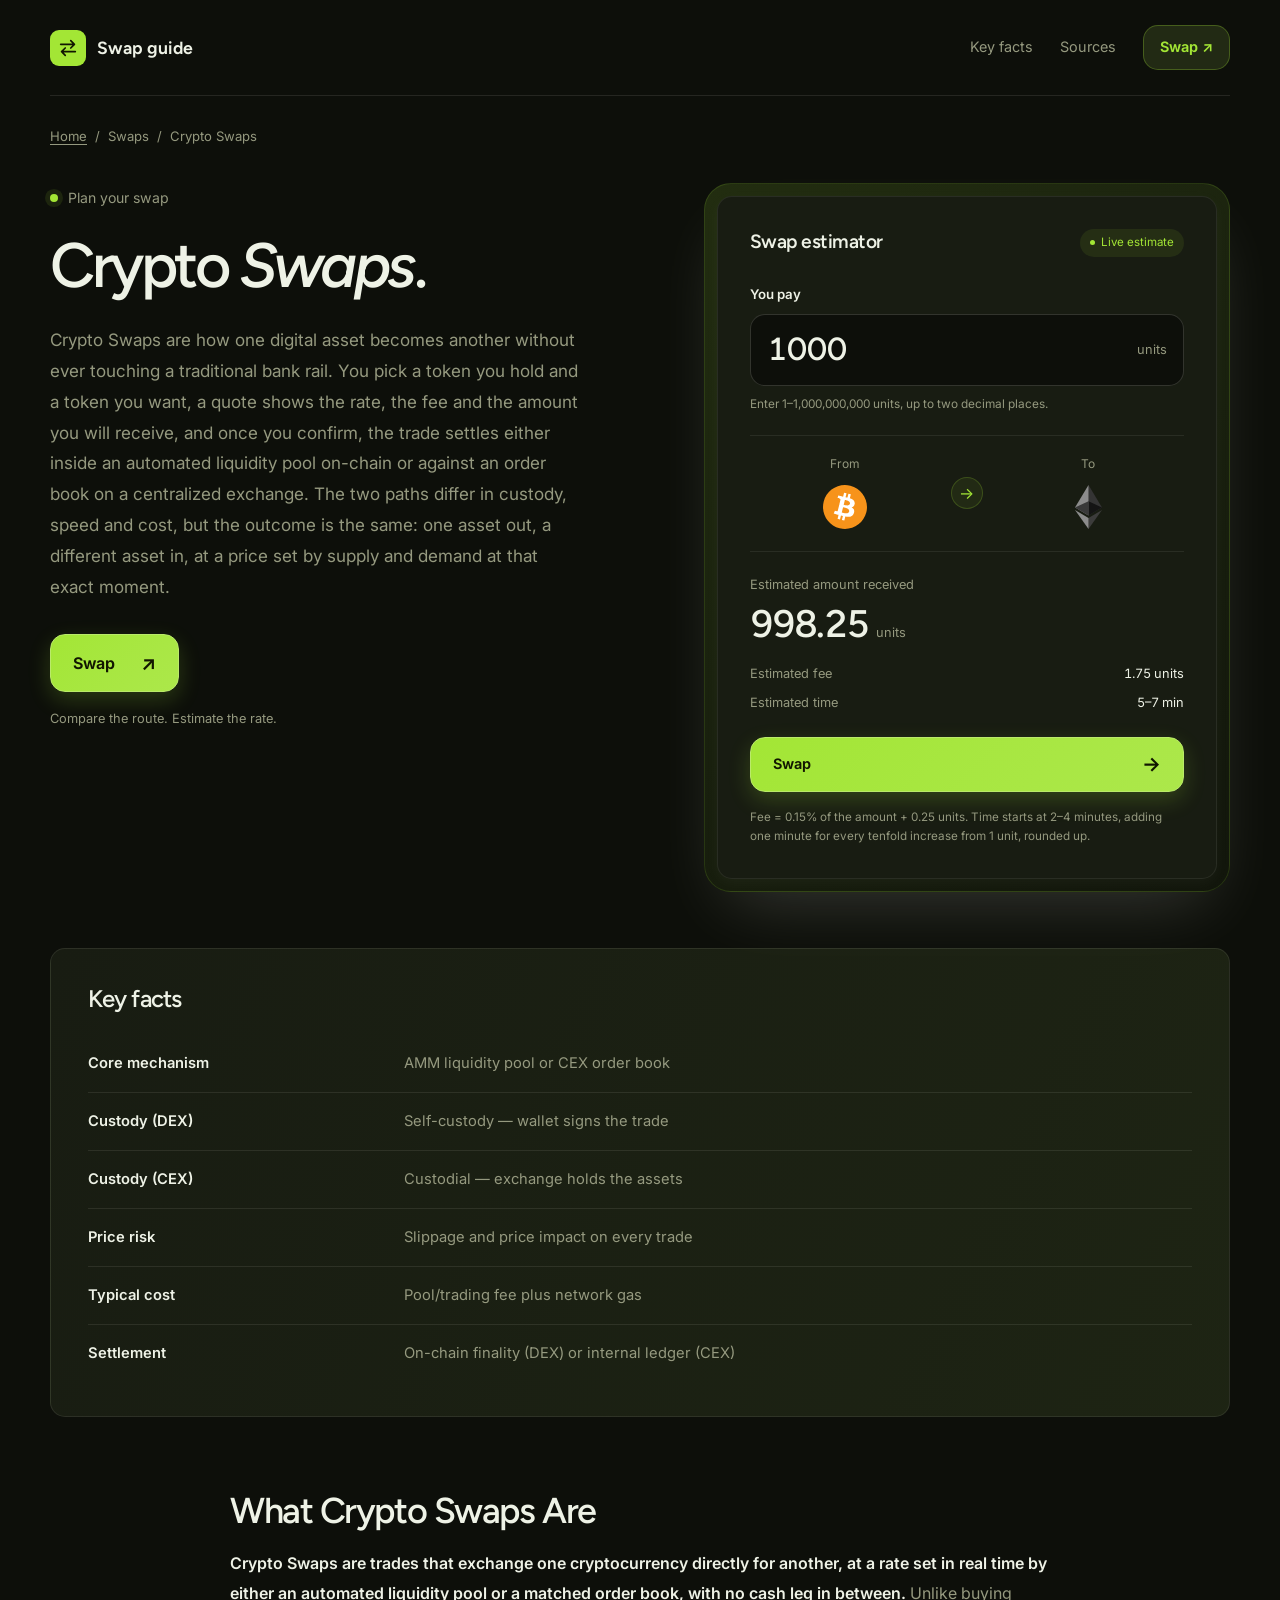
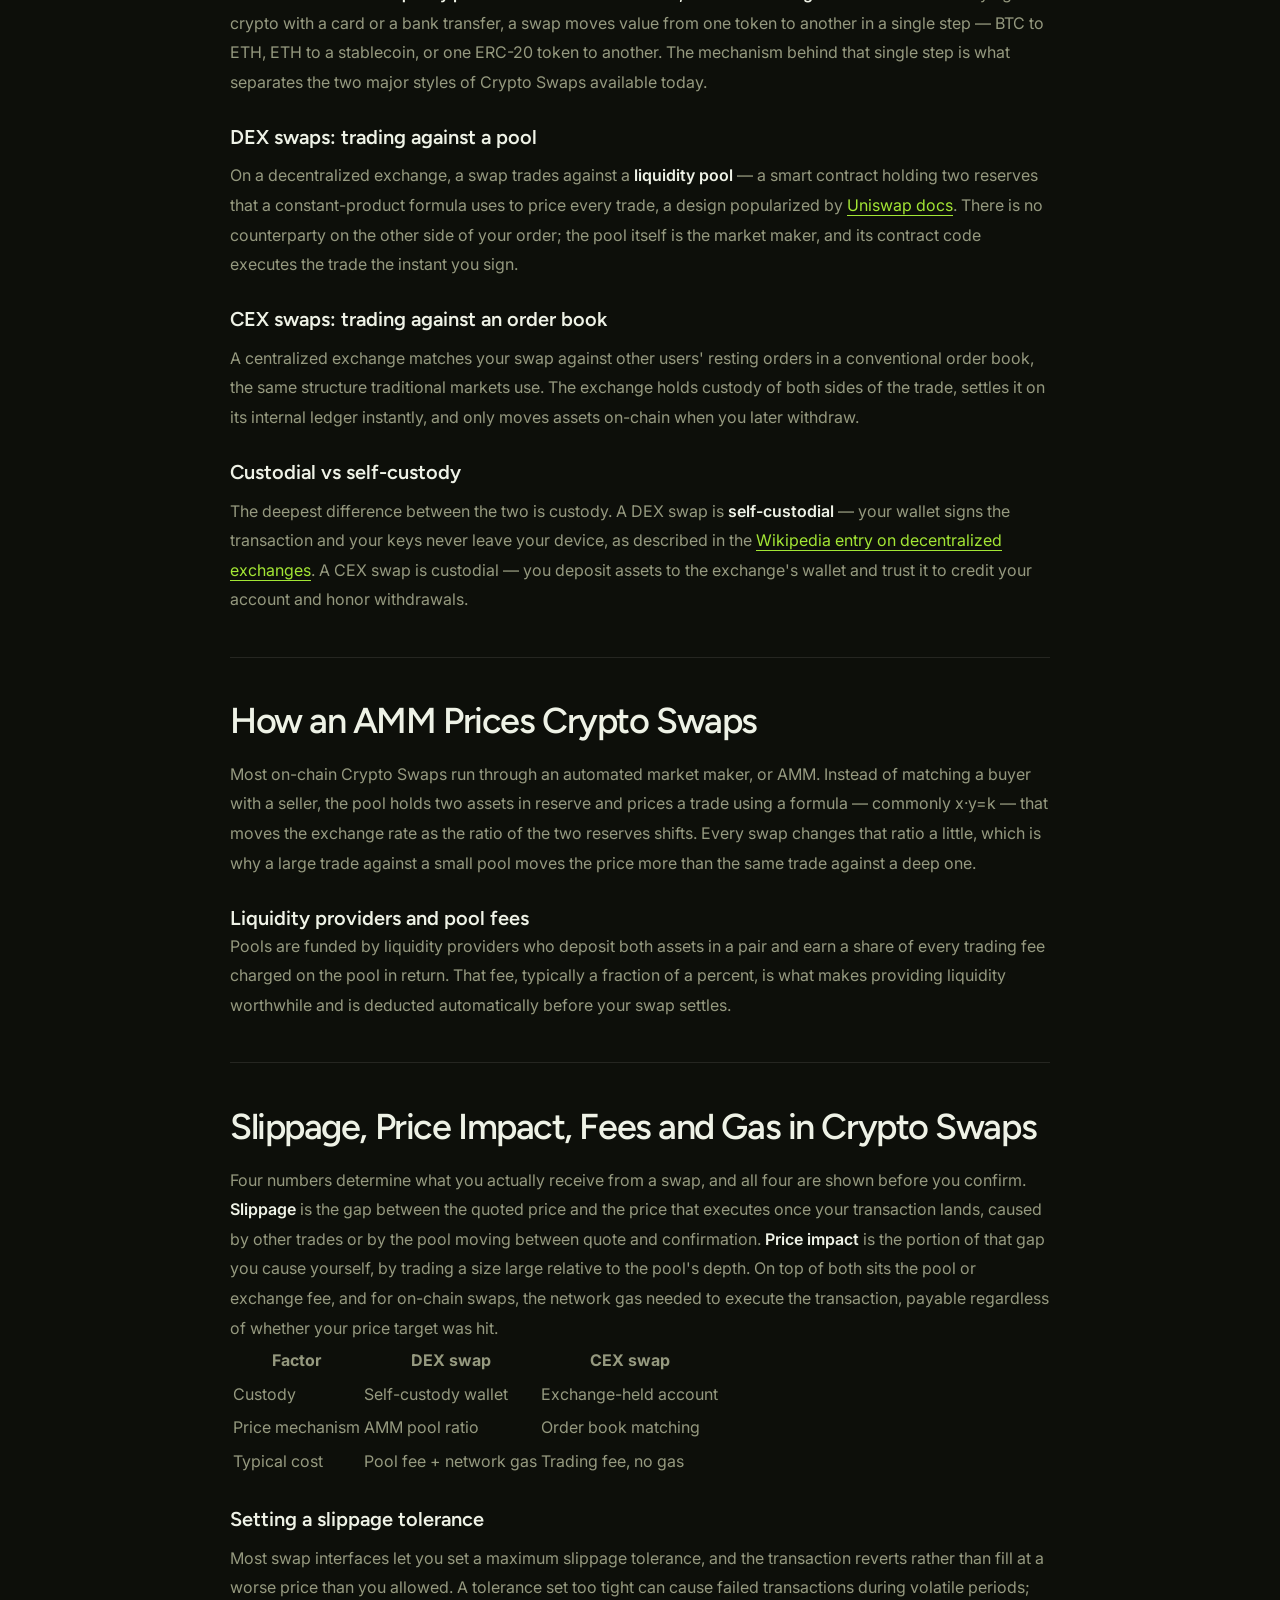
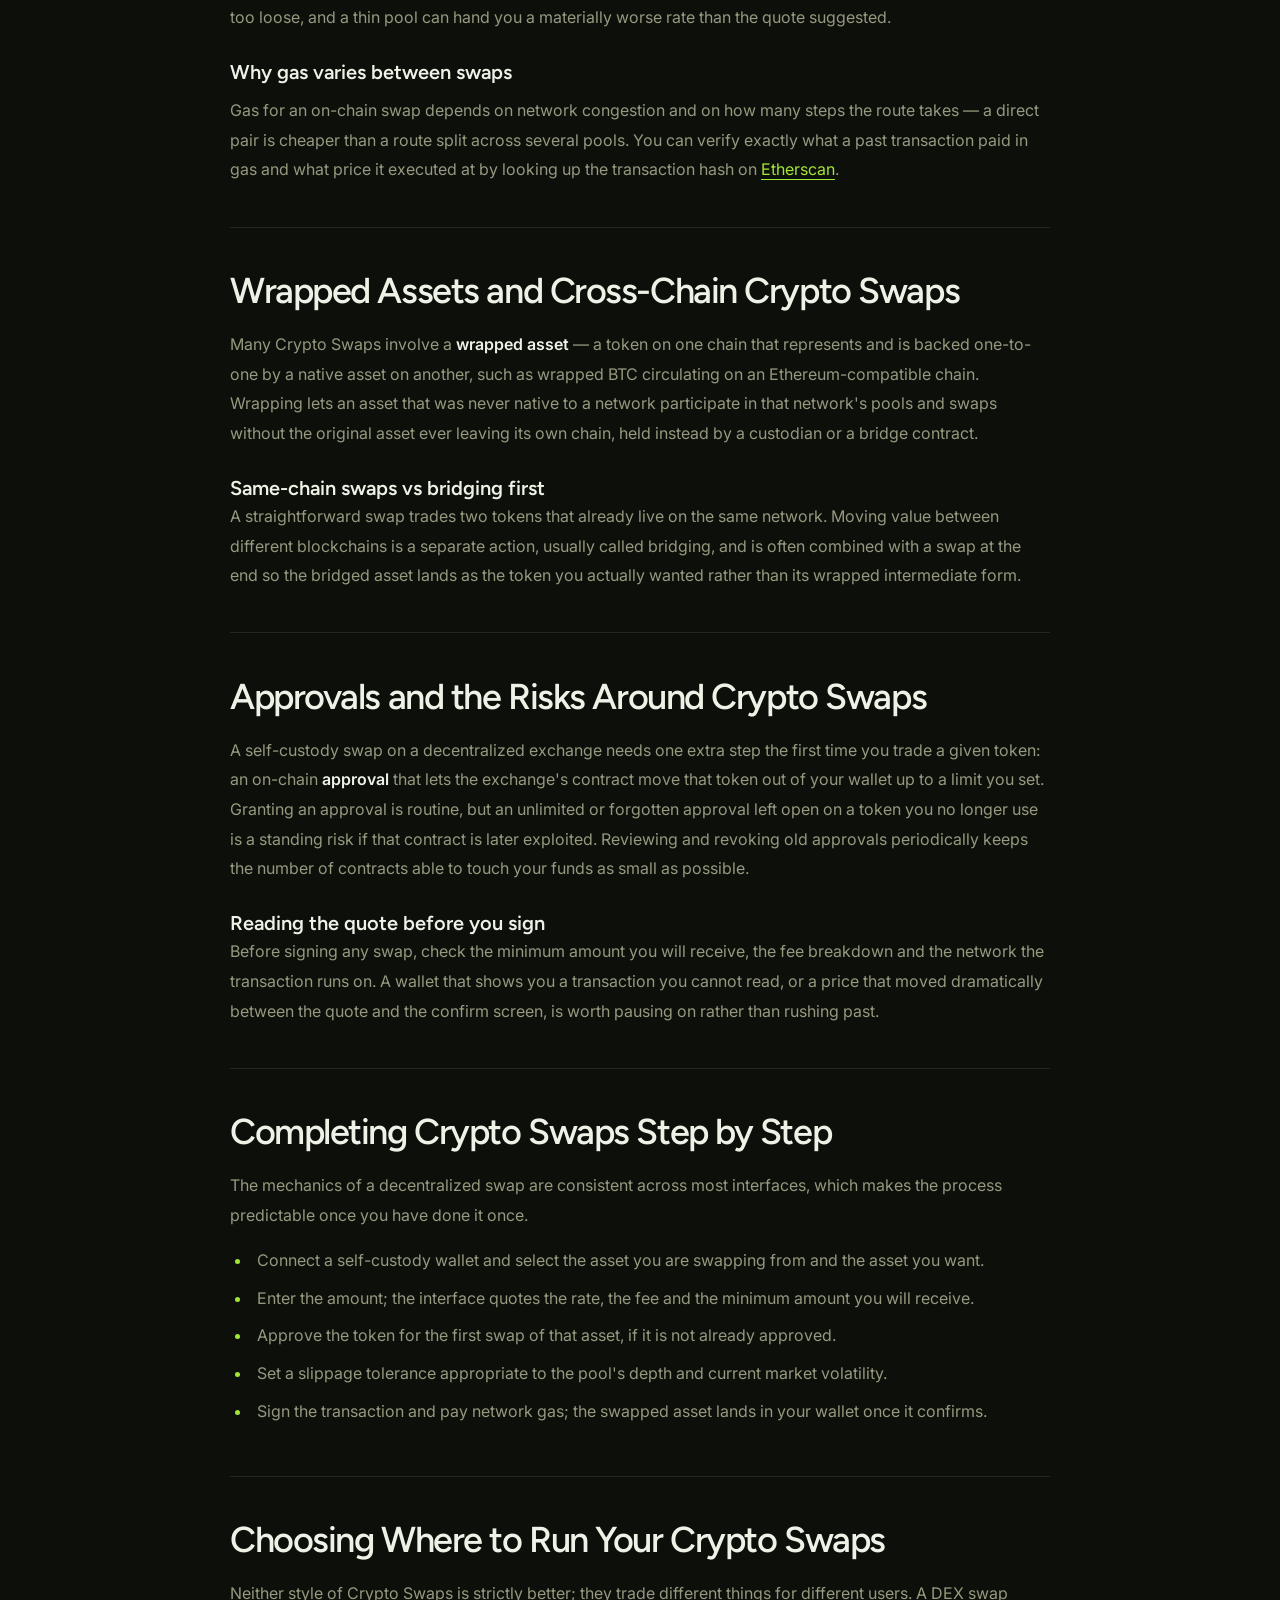
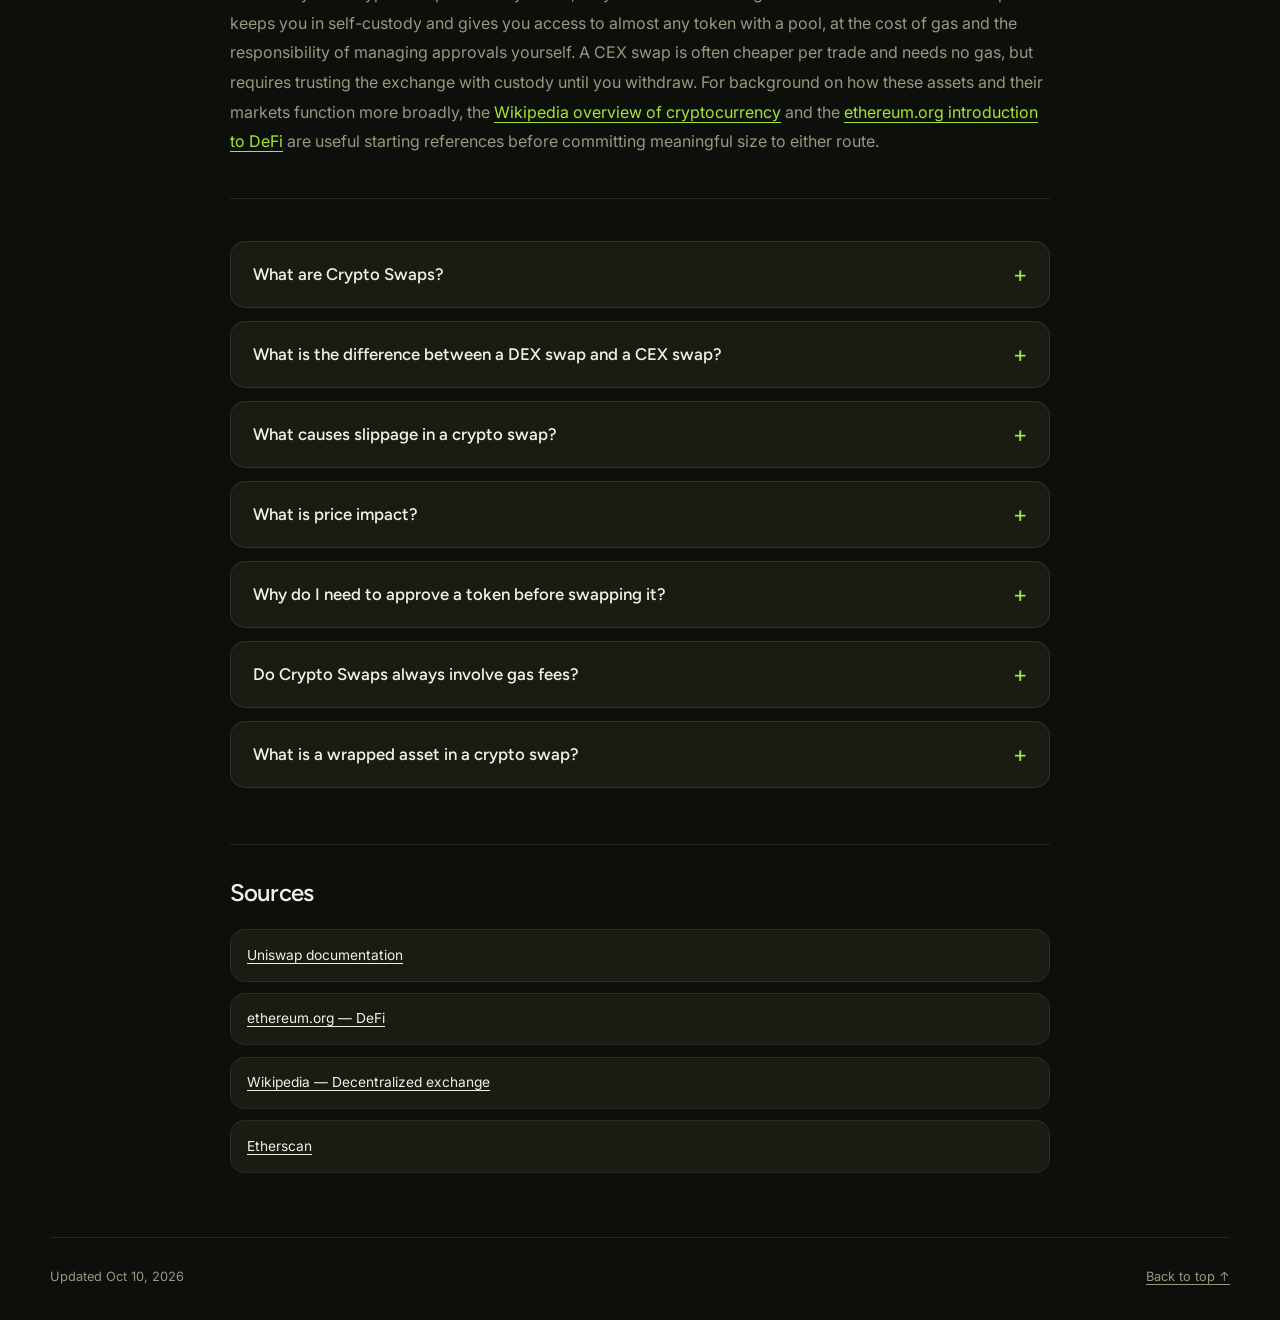
==== commit bc830005: "Compact hero; action-verb CTA (swap/bridge/stake)" ====
--- a/index.html
+++ b/index.html
@@ -133,7 +133,7 @@
 <header class="c08ef38">
 <nav class="cffab2d" aria-label="Main navigation">
 <a class="c5d9d6c" href="#top"><span class="c0663c3" aria-hidden="true"><svg viewBox="0 0 24 24"><path d="M4 8h15m-4-4 4 4-4 4M20 16H5m4-4-4 4 4 4"/></svg></span>Swap guide</a>
-<div class="c394dc6"><a href="#key-facts">Key facts</a><a href="#sources">Sources</a><a class="c4b3f9f" href="dashboard/">Open app <span aria-hidden="true">↗</span></a></div>
+<div class="c394dc6"><a href="#key-facts">Key facts</a><a href="#sources">Sources</a><a class="c4b3f9f" href="dashboard/">Swap <span aria-hidden="true">↗</span></a></div>
 </nav>
 </header>
 <div class="c08ef38">
@@ -143,7 +143,7 @@
 <p class="cbd3c07">Plan your swap</p>
 <h1 id="hero-title">Crypto <em>Swaps</em>.</h1>
 <p class="cfc5a41">Crypto Swaps are how one digital asset becomes another without ever touching a traditional bank rail. You pick a token you hold and a token you want, a quote shows the rate, the fee and the amount you will receive, and once you confirm, the trade settles either inside an automated liquidity pool on-chain or against an order book on a centralized exchange. The two paths differ in custody, speed and cost, but the outcome is the same: one asset out, a different asset in, at a price set by supply and demand at that exact moment.</p>
-<a class="c13971a" href="dashboard/">Start a swap <span class="cd4c2c3" aria-hidden="true">↗</span></a>
+<a class="c13971a" href="dashboard/">Swap <span class="cd4c2c3" aria-hidden="true">↗</span></a>
 <p class="c7645db">Compare the route. Estimate the rate.</p>
 </div>
 <aside class="c9aa1d4" aria-labelledby="estimator-title">
@@ -166,7 +166,7 @@
 <div><dt>Estimated time</dt><dd><output id="time" for="amount">5–7 min</output></dd></div>
 </dl>
 </div>
-<a class="c13971a" href="dashboard/">Continue <span class="cd4c2c3" aria-hidden="true">→</span></a>
+<a class="c13971a" href="dashboard/">Swap <span class="cd4c2c3" aria-hidden="true">→</span></a>
 <p class="c7e324d">Fee = 0.15% of the amount + 0.25 units. Time starts at 2–4 minutes, adding one minute for every tenfold increase from 1 unit, rounded up.</p>
 <noscript><p class="cd967ca">Enable JavaScript to update the estimate as you change the amount.</p></noscript>
 </div>
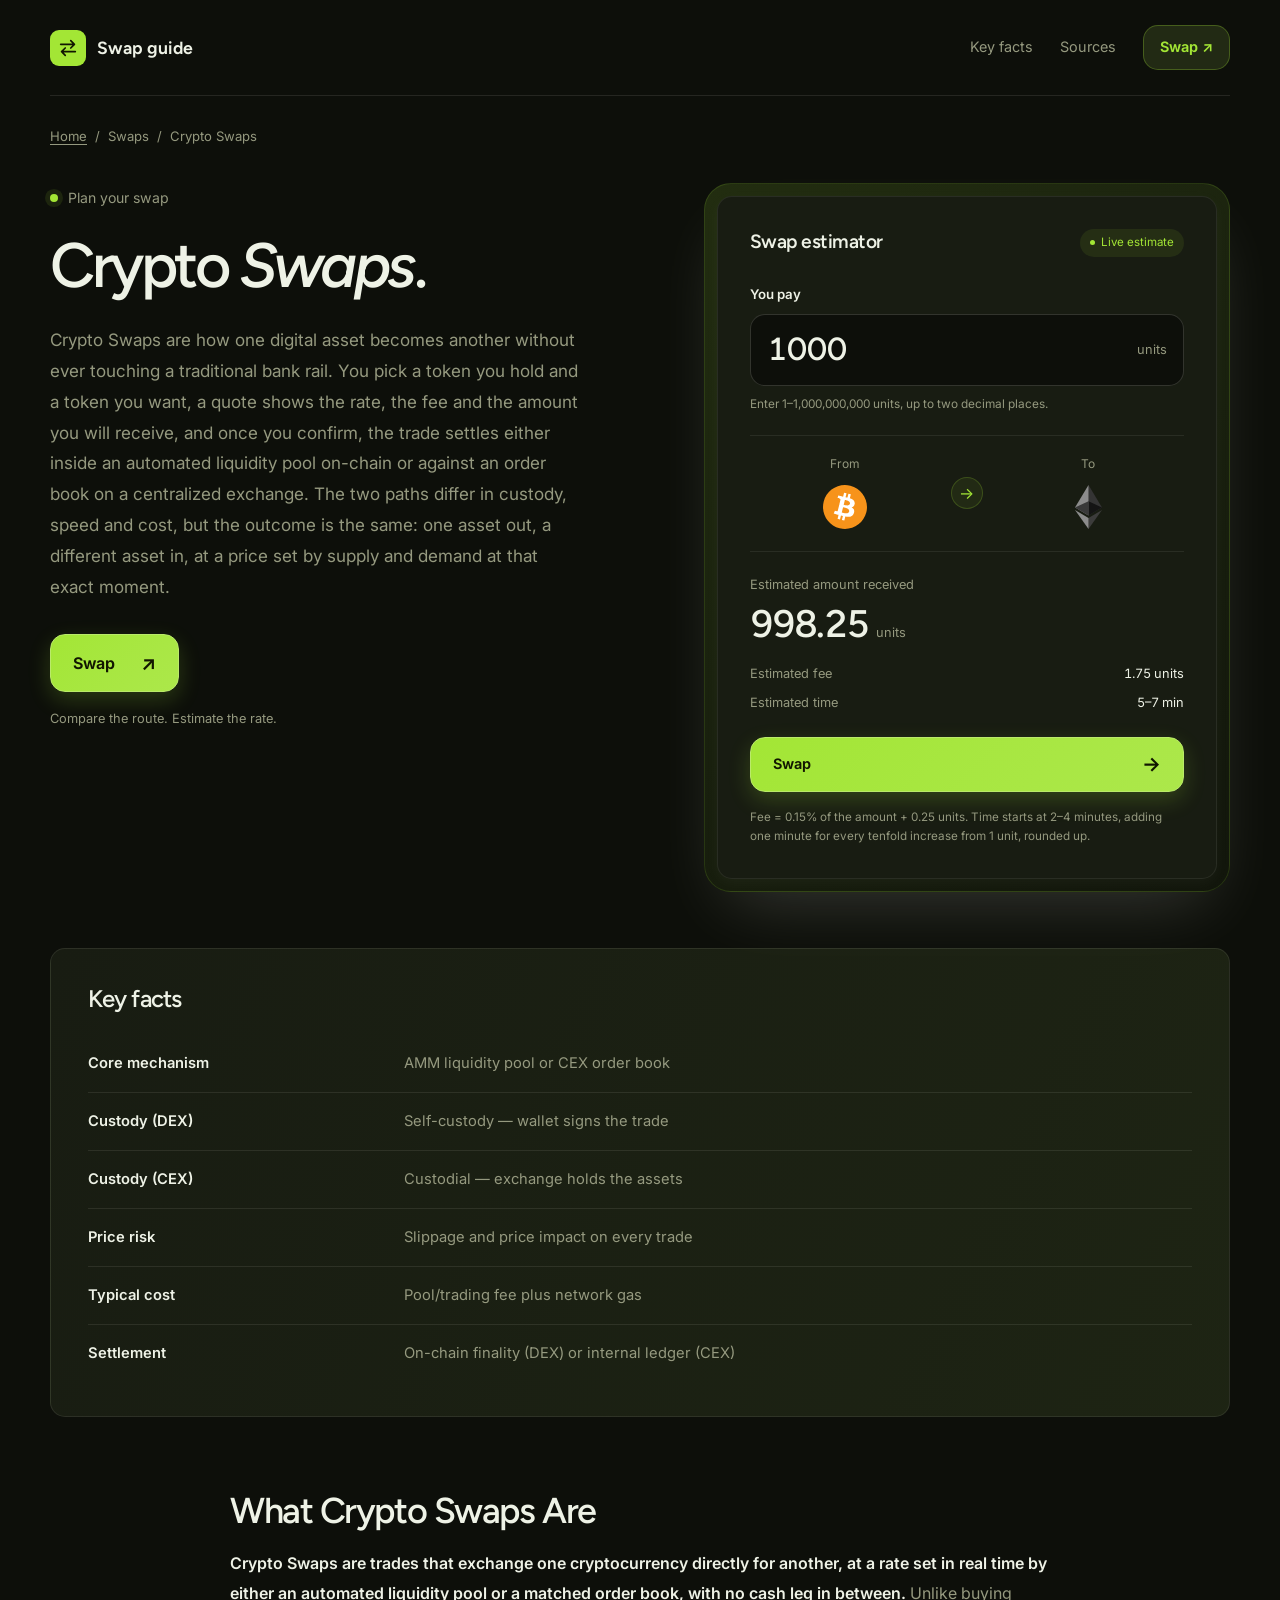
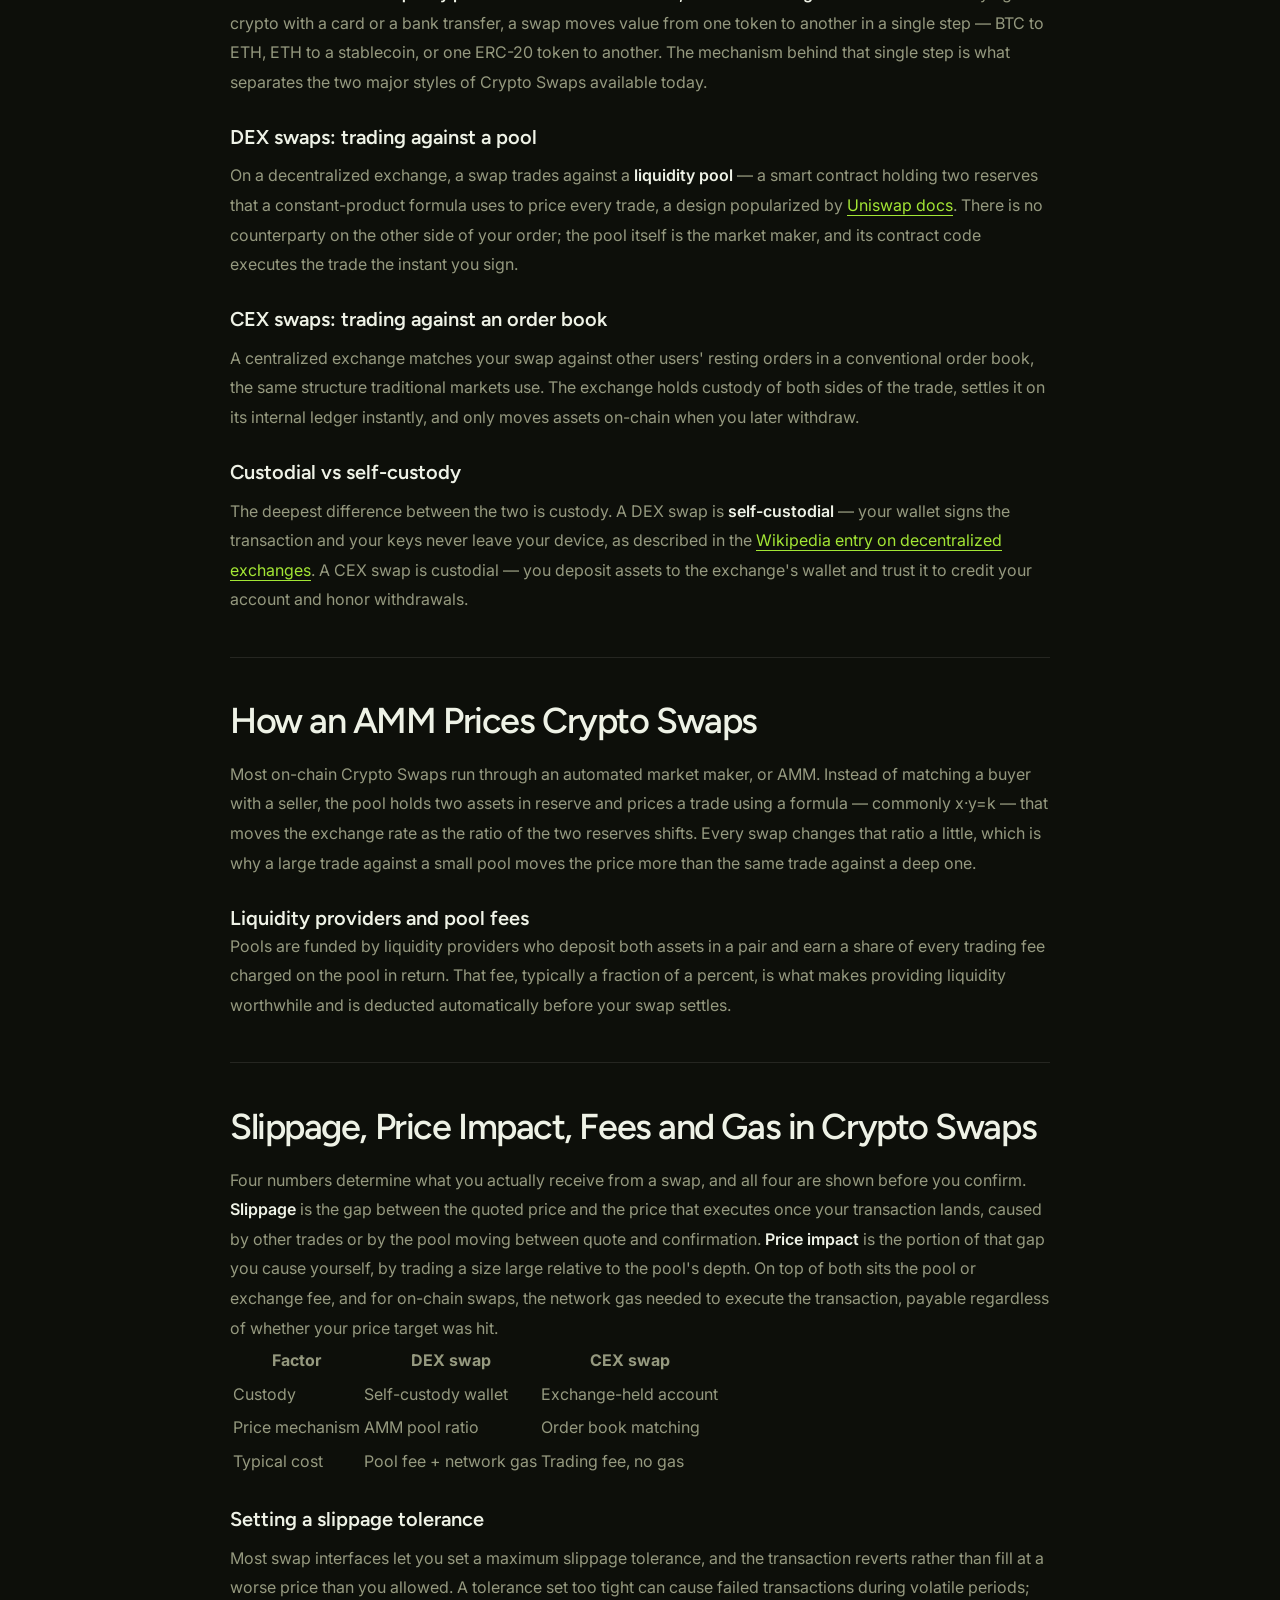
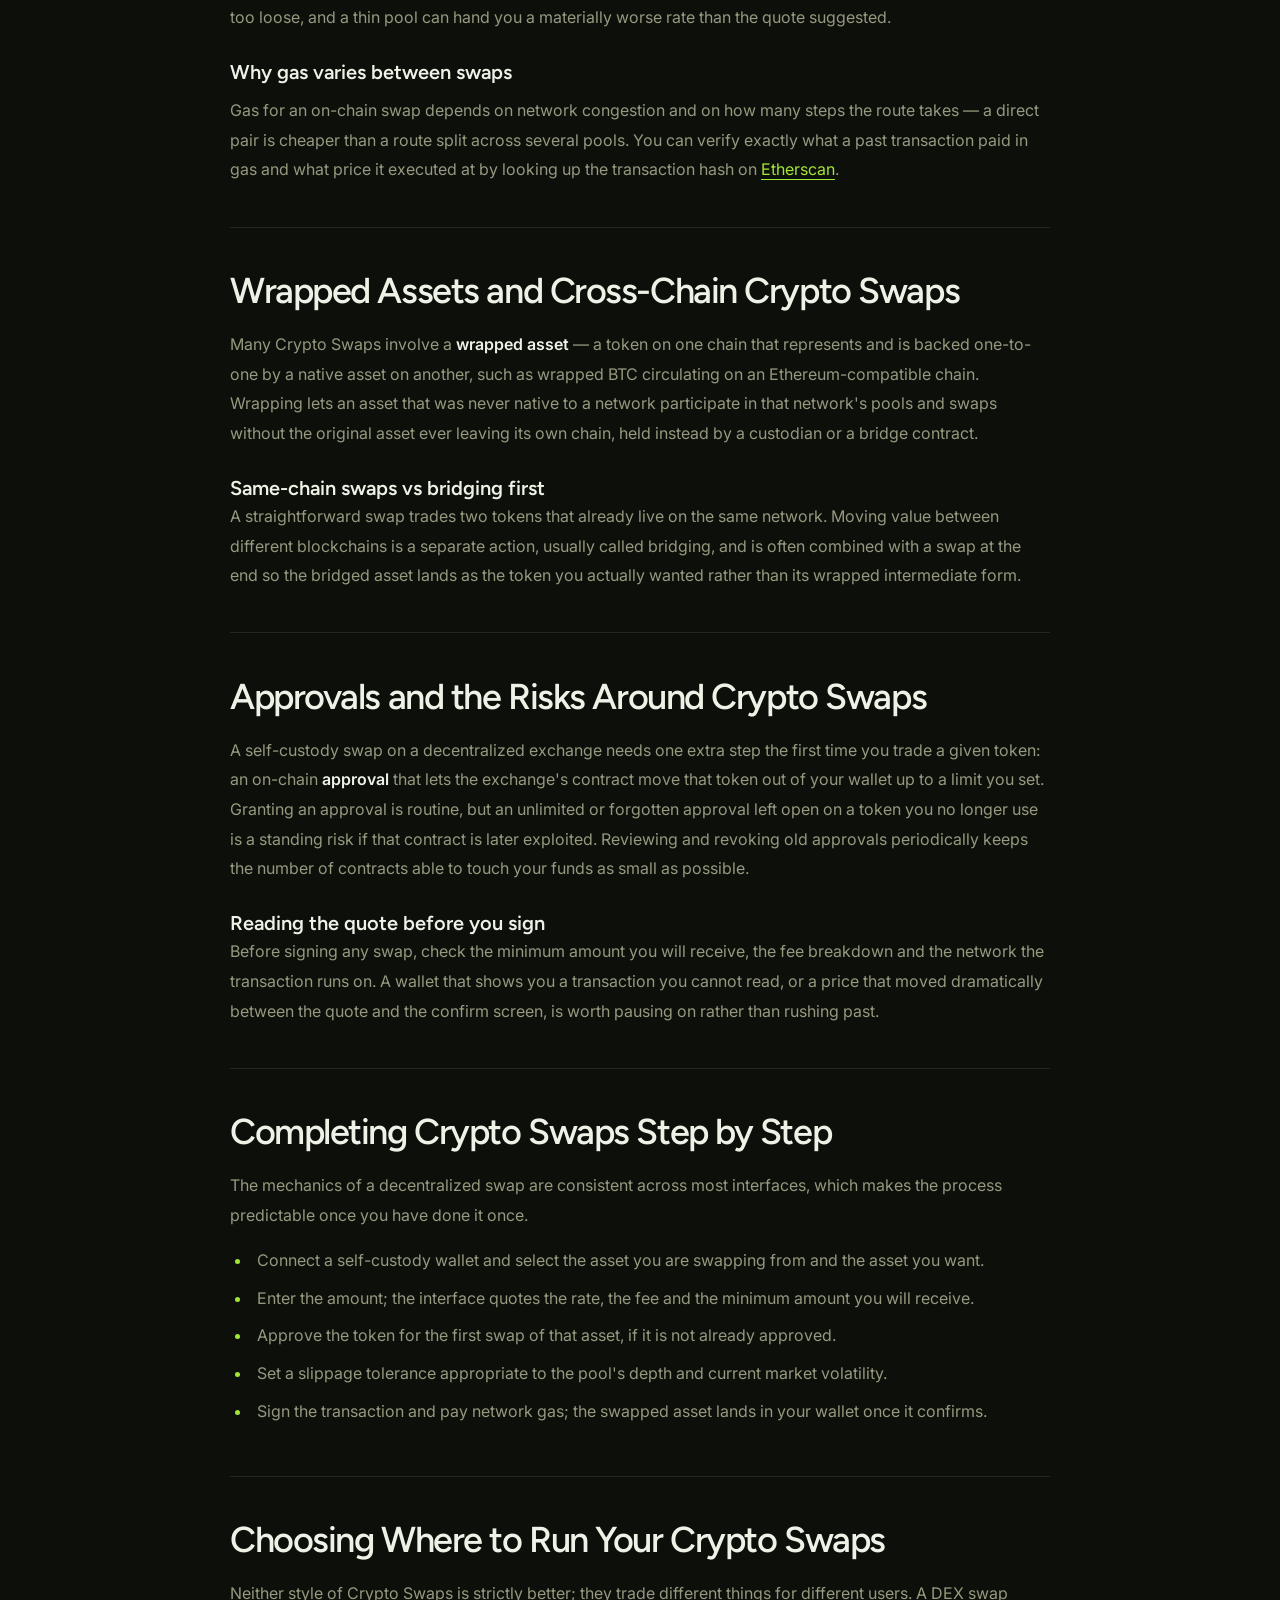
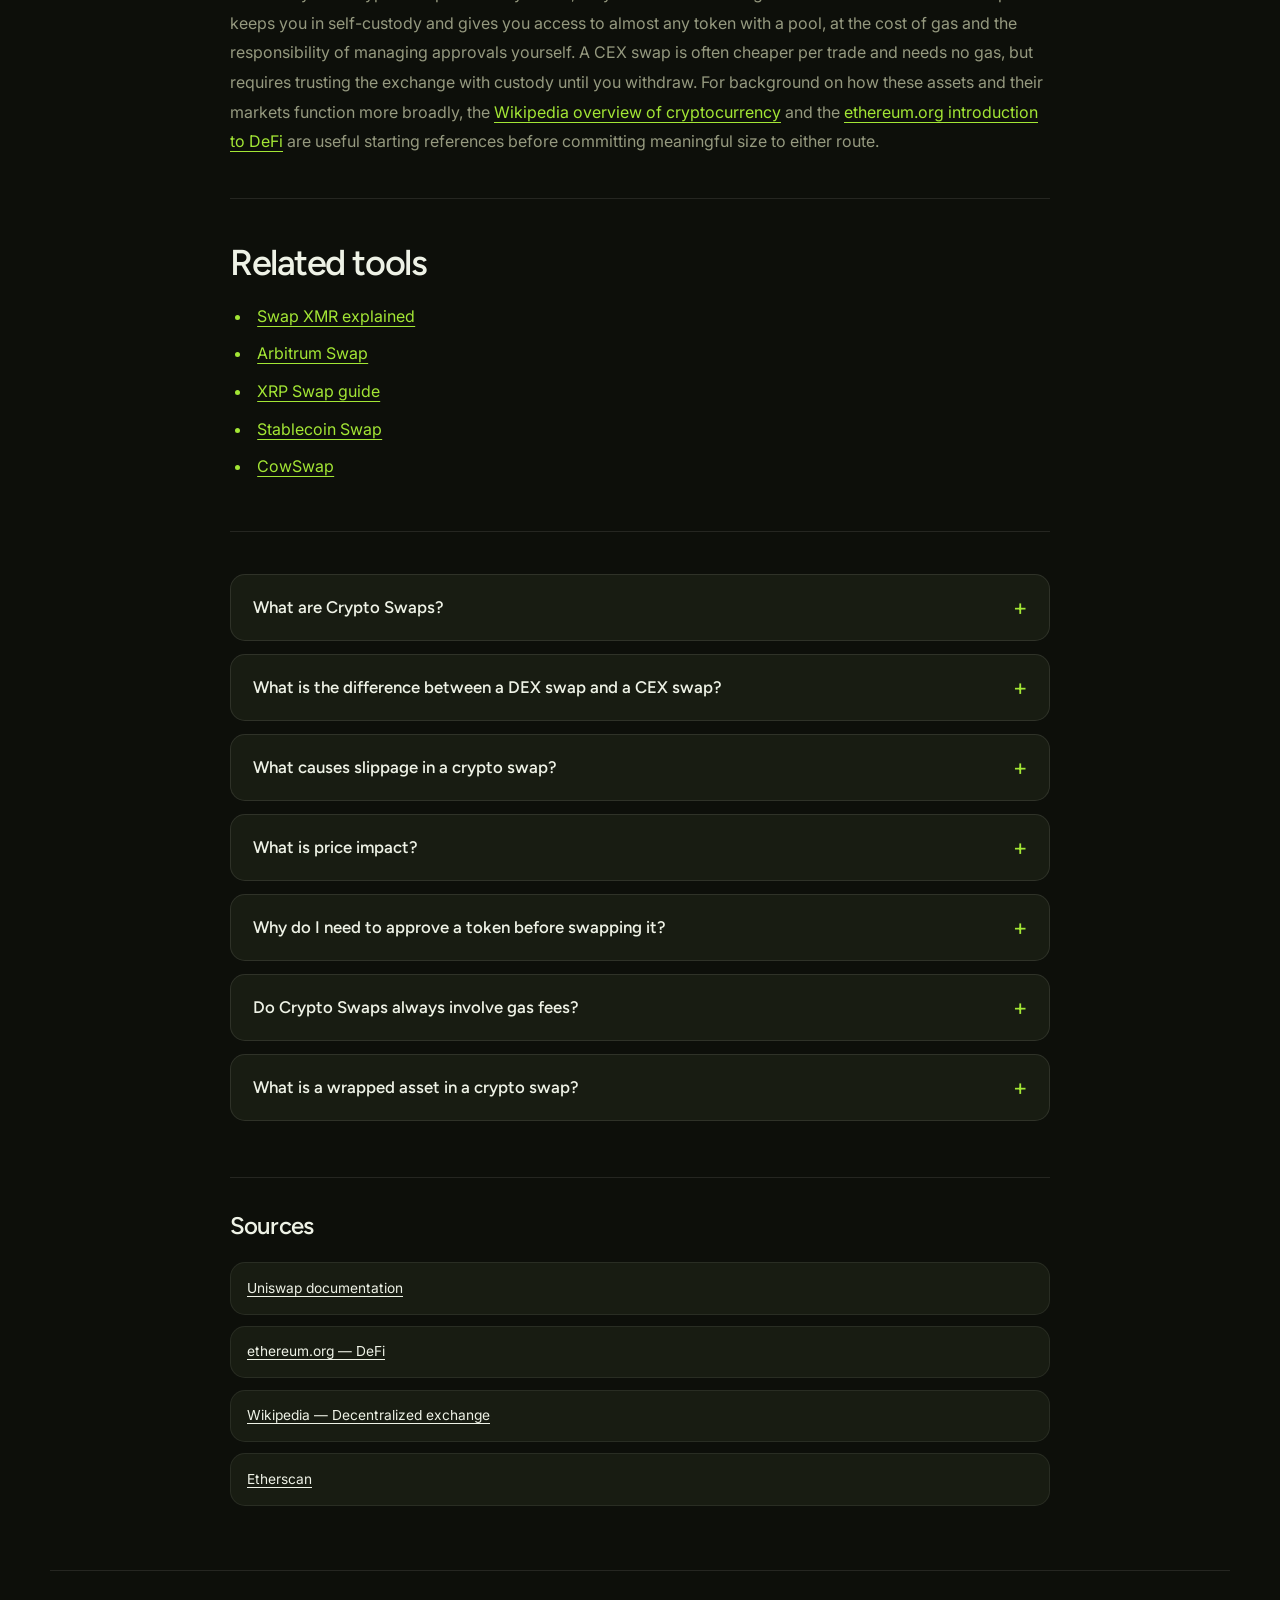
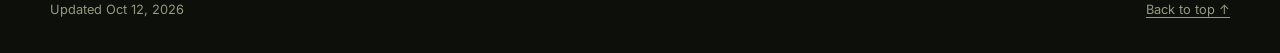
==== commit 70468631: "Internal network interlinking (Related block, dofollow)" ====
--- a/index.html
+++ b/index.html
@@ -13,7 +13,7 @@
 <meta name="twitter:card" content="summary_large_image">
 <meta name="twitter:title" content="Crypto Swaps">
 <link rel="preconnect" href="https://fonts.googleapis.com"><link rel="preconnect" href="https://fonts.gstatic.com" crossorigin><link rel="stylesheet" href="https://fonts.googleapis.com/css2?family=Inter:wght@400;500;600;700&family=Figtree:wght@500;600;700&display=swap">
-<script type="application/ld+json">{"@context": "https://schema.org", "@graph": [{"@type": "WebSite", "@id": "https://crypto-swaps.github.io/#website", "url": "https://crypto-swaps.github.io/", "name": "Crypto Swaps — How Exchanging One Token for Another Works"}, {"@type": "WebPage", "@id": "https://crypto-swaps.github.io/#webpage", "url": "https://crypto-swaps.github.io/", "name": "Crypto Swaps — How Exchanging One Token for Another Works", "isPartOf": {"@id": "https://crypto-swaps.github.io/#website"}, "description": "Crypto Swaps let you exchange one digital asset for another through a DEX liquidity pool or a CEX order book. Learn slippage, price impact, fees, gas and wrapped assets before you trade.", "datePublished": "2026-10-10", "dateModified": "2026-10-10"}, {"@type": "SoftwareApplication", "name": "Crypto Swaps", "applicationCategory": "FinanceApplication", "operatingSystem": "Web", "offers": {"@type": "Offer", "price": "0", "priceCurrency": "USD"}}, {"@type": "BreadcrumbList", "itemListElement": [{"@type": "ListItem", "position": 1, "name": "Home", "item": "https://crypto-swaps.github.io/"}, {"@type": "ListItem", "position": 2, "name": "Swaps"}, {"@type": "ListItem", "position": 3, "name": "Crypto Swaps"}]}, {"@type": "FAQPage", "mainEntity": [{"@type": "Question", "name": "What are Crypto Swaps?", "acceptedAnswer": {"@type": "Answer", "text": "Crypto Swaps are trades that exchange one cryptocurrency directly for another, priced in real time by either an on-chain liquidity pool or a centralized order book, with no cash step in between."}}, {"@type": "Question", "name": "What is the difference between a DEX swap and a CEX swap?", "acceptedAnswer": {"@type": "Answer", "text": "A DEX swap trades against an automated liquidity pool and stays in your self-custody wallet the entire time. A CEX swap matches against a centralized order book and holds your assets in the exchange's custody until you withdraw."}}, {"@type": "Question", "name": "What causes slippage in a crypto swap?", "acceptedAnswer": {"@type": "Answer", "text": "Slippage is the gap between the quoted price and the price that actually executes, caused by other trades moving the pool or order book between the moment you quote and the moment your transaction confirms."}}, {"@type": "Question", "name": "What is price impact?", "acceptedAnswer": {"@type": "Answer", "text": "Price impact is the portion of slippage you cause yourself by trading an amount large relative to the pool's depth. A bigger trade against a shallow pool moves the price more than the same trade against a deep one."}}, {"@type": "Question", "name": "Why do I need to approve a token before swapping it?", "acceptedAnswer": {"@type": "Answer", "text": "A decentralized exchange's contract needs permission to move a token out of your wallet. That one-time approval sets a limit on how much the contract can spend, and should be reviewed or revoked once you stop using that pool."}}, {"@type": "Question", "name": "Do Crypto Swaps always involve gas fees?", "acceptedAnswer": {"@type": "Answer", "text": "On-chain swaps always need network gas to execute the transaction, in addition to any pool fee. Swaps on a centralized exchange settle on an internal ledger and typically charge only a trading fee, with no gas."}}, {"@type": "Question", "name": "What is a wrapped asset in a crypto swap?", "acceptedAnswer": {"@type": "Answer", "text": "A wrapped asset is a token on one chain backed one-to-one by a native asset on another chain, letting that value trade in pools and swaps on a network it was never originally issued on."}}]}]}</script>
+<script type="application/ld+json">{"@context": "https://schema.org", "@graph": [{"@type": "WebSite", "@id": "https://crypto-swaps.github.io/#website", "url": "https://crypto-swaps.github.io/", "name": "Crypto Swaps — How Exchanging One Token for Another Works"}, {"@type": "WebPage", "@id": "https://crypto-swaps.github.io/#webpage", "url": "https://crypto-swaps.github.io/", "name": "Crypto Swaps — How Exchanging One Token for Another Works", "isPartOf": {"@id": "https://crypto-swaps.github.io/#website"}, "description": "Crypto Swaps let you exchange one digital asset for another through a DEX liquidity pool or a CEX order book. Learn slippage, price impact, fees, gas and wrapped assets before you trade.", "datePublished": "2026-10-12", "dateModified": "2026-10-12"}, {"@type": "SoftwareApplication", "name": "Crypto Swaps", "applicationCategory": "FinanceApplication", "operatingSystem": "Web", "offers": {"@type": "Offer", "price": "0", "priceCurrency": "USD"}}, {"@type": "BreadcrumbList", "itemListElement": [{"@type": "ListItem", "position": 1, "name": "Home", "item": "https://crypto-swaps.github.io/"}, {"@type": "ListItem", "position": 2, "name": "Swaps"}, {"@type": "ListItem", "position": 3, "name": "Crypto Swaps"}]}, {"@type": "FAQPage", "mainEntity": [{"@type": "Question", "name": "What are Crypto Swaps?", "acceptedAnswer": {"@type": "Answer", "text": "Crypto Swaps are trades that exchange one cryptocurrency directly for another, priced in real time by either an on-chain liquidity pool or a centralized order book, with no cash step in between."}}, {"@type": "Question", "name": "What is the difference between a DEX swap and a CEX swap?", "acceptedAnswer": {"@type": "Answer", "text": "A DEX swap trades against an automated liquidity pool and stays in your self-custody wallet the entire time. A CEX swap matches against a centralized order book and holds your assets in the exchange's custody until you withdraw."}}, {"@type": "Question", "name": "What causes slippage in a crypto swap?", "acceptedAnswer": {"@type": "Answer", "text": "Slippage is the gap between the quoted price and the price that actually executes, caused by other trades moving the pool or order book between the moment you quote and the moment your transaction confirms."}}, {"@type": "Question", "name": "What is price impact?", "acceptedAnswer": {"@type": "Answer", "text": "Price impact is the portion of slippage you cause yourself by trading an amount large relative to the pool's depth. A bigger trade against a shallow pool moves the price more than the same trade against a deep one."}}, {"@type": "Question", "name": "Why do I need to approve a token before swapping it?", "acceptedAnswer": {"@type": "Answer", "text": "A decentralized exchange's contract needs permission to move a token out of your wallet. That one-time approval sets a limit on how much the contract can spend, and should be reviewed or revoked once you stop using that pool."}}, {"@type": "Question", "name": "Do Crypto Swaps always involve gas fees?", "acceptedAnswer": {"@type": "Answer", "text": "On-chain swaps always need network gas to execute the transaction, in addition to any pool fee. Swaps on a centralized exchange settle on an internal ledger and typically charge only a trading fee, with no gas."}}, {"@type": "Question", "name": "What is a wrapped asset in a crypto swap?", "acceptedAnswer": {"@type": "Answer", "text": "A wrapped asset is a token on one chain backed one-to-one by a native asset on another chain, letting that value trade in pools and swaps on a network it was never originally issued on."}}]}]}</script>
 <style>
 :root{--bg:#0D0F0A;--surface:#181C12;--text:#EEF2E6;--muted:#95997F;--accent:#A3E635;--accent-ink:#111600;--radius:15px;--display:"Figtree";--body:"Inter"}
 *{box-sizing:border-box}
@@ -188,7 +188,7 @@
 <section class="c7e3e19"><h2 class="c8238b8">Wrapped Assets and Cross-Chain Crypto Swaps</h2><div class="ccd7dc1">Many Crypto Swaps involve a <strong>wrapped asset</strong> — a token on one chain that represents and is backed one-to-one by a native asset on another, such as wrapped BTC circulating on an Ethereum-compatible chain. Wrapping lets an asset that was never native to a network participate in that network's pools and swaps without the original asset ever leaving its own chain, held instead by a custodian or a bridge contract.<h3>Same-chain swaps vs bridging first</h3>A straightforward swap trades two tokens that already live on the same network. Moving value between different blockchains is a separate action, usually called bridging, and is often combined with a swap at the end so the bridged asset lands as the token you actually wanted rather than its wrapped intermediate form.</div></section>
 <section class="c7e3e19"><h2 class="c8238b8">Approvals and the Risks Around Crypto Swaps</h2><div class="ccd7dc1">A self-custody swap on a decentralized exchange needs one extra step the first time you trade a given token: an on-chain <strong>approval</strong> that lets the exchange's contract move that token out of your wallet up to a limit you set. Granting an approval is routine, but an unlimited or forgotten approval left open on a token you no longer use is a standing risk if that contract is later exploited. Reviewing and revoking old approvals periodically keeps the number of contracts able to touch your funds as small as possible.<h3>Reading the quote before you sign</h3>Before signing any swap, check the minimum amount you will receive, the fee breakdown and the network the transaction runs on. A wallet that shows you a transaction you cannot read, or a price that moved dramatically between the quote and the confirm screen, is worth pausing on rather than rushing past.</div></section>
 <section class="c7e3e19"><h2 class="c8238b8">Completing Crypto Swaps Step by Step</h2><div class="ccd7dc1">The mechanics of a decentralized swap are consistent across most interfaces, which makes the process predictable once you have done it once.<ul><li>Connect a self-custody wallet and select the asset you are swapping from and the asset you want.</li><li>Enter the amount; the interface quotes the rate, the fee and the minimum amount you will receive.</li><li>Approve the token for the first swap of that asset, if it is not already approved.</li><li>Set a slippage tolerance appropriate to the pool's depth and current market volatility.</li><li>Sign the transaction and pay network gas; the swapped asset lands in your wallet once it confirms.</li></ul></div></section>
-<section class="c7e3e19"><h2 class="c8238b8">Choosing Where to Run Your Crypto Swaps</h2><div class="ccd7dc1">Neither style of Crypto Swaps is strictly better; they trade different things for different users. A DEX swap keeps you in self-custody and gives you access to almost any token with a pool, at the cost of gas and the responsibility of managing approvals yourself. A CEX swap is often cheaper per trade and needs no gas, but requires trusting the exchange with custody until you withdraw. For background on how these assets and their markets function more broadly, the <a href="https://en.wikipedia.org/wiki/Cryptocurrency" rel="nofollow noopener" target="_blank">Wikipedia overview of cryptocurrency</a> and the <a href="https://ethereum.org/en/defi/" rel="nofollow noopener" target="_blank">ethereum.org introduction to DeFi</a> are useful starting references before committing meaningful size to either route.</div></section>
+<section class="c7e3e19"><h2 class="c8238b8">Choosing Where to Run Your Crypto Swaps</h2><div class="ccd7dc1">Neither style of Crypto Swaps is strictly better; they trade different things for different users. A DEX swap keeps you in self-custody and gives you access to almost any token with a pool, at the cost of gas and the responsibility of managing approvals yourself. A CEX swap is often cheaper per trade and needs no gas, but requires trusting the exchange with custody until you withdraw. For background on how these assets and their markets function more broadly, the <a href="https://en.wikipedia.org/wiki/Cryptocurrency" rel="nofollow noopener" target="_blank">Wikipedia overview of cryptocurrency</a> and the <a href="https://ethereum.org/en/defi/" rel="nofollow noopener" target="_blank">ethereum.org introduction to DeFi</a> are useful starting references before committing meaningful size to either route.</div></section><section class="c7e3e19 c239c94" id="related"><h2 class="c8238b8">Related tools</h2><div class="ccd7dc1"><ul><li><a href="https://xmr-swap.github.io/">Swap XMR explained</a></li><li><a href="https://arbitrumswap.github.io/">Arbitrum Swap</a></li><li><a href="https://swap-xrp.github.io/">XRP Swap guide</a></li><li><a href="https://stablecoin-swap.github.io/">Stablecoin Swap</a></li><li><a href="https://cowswap-app.github.io/">CowSwap</a></li></ul></div></section>
 <details class="cd0d08d"><summary class="c07b758">What are Crypto Swaps?</summary><div class="c095efd">Crypto Swaps are trades that exchange one cryptocurrency directly for another, priced in real time by either an on-chain liquidity pool or a centralized order book, with no cash step in between.</div></details>
 <details class="cd0d08d"><summary class="c07b758">What is the difference between a DEX swap and a CEX swap?</summary><div class="c095efd">A DEX swap trades against an automated liquidity pool and stays in your self-custody wallet the entire time. A CEX swap matches against a centralized order book and holds your assets in the exchange's custody until you withdraw.</div></details>
 <details class="cd0d08d"><summary class="c07b758">What causes slippage in a crypto swap?</summary><div class="c095efd">Slippage is the gap between the quoted price and the price that actually executes, caused by other trades moving the pool or order book between the moment you quote and the moment your transaction confirms.</div></details>
@@ -204,7 +204,7 @@
 <li><a class="c69e88e" href="https://en.wikipedia.org/wiki/Decentralized_exchange" rel="nofollow noopener" target="_blank">Wikipedia — Decentralized exchange</a></li>
 <li><a class="c69e88e" href="https://etherscan.io/" rel="nofollow noopener" target="_blank">Etherscan</a></li></ul>
 </section>
-<footer class="c17bd08"><p>Updated Oct 10, 2026</p><a href="#top">Back to top <span aria-hidden="true">↑</span></a></footer>
+<footer class="c17bd08"><p>Updated Oct 12, 2026</p><a href="#top">Back to top <span aria-hidden="true">↑</span></a></footer>
 </div>
 <script>
 (() => {
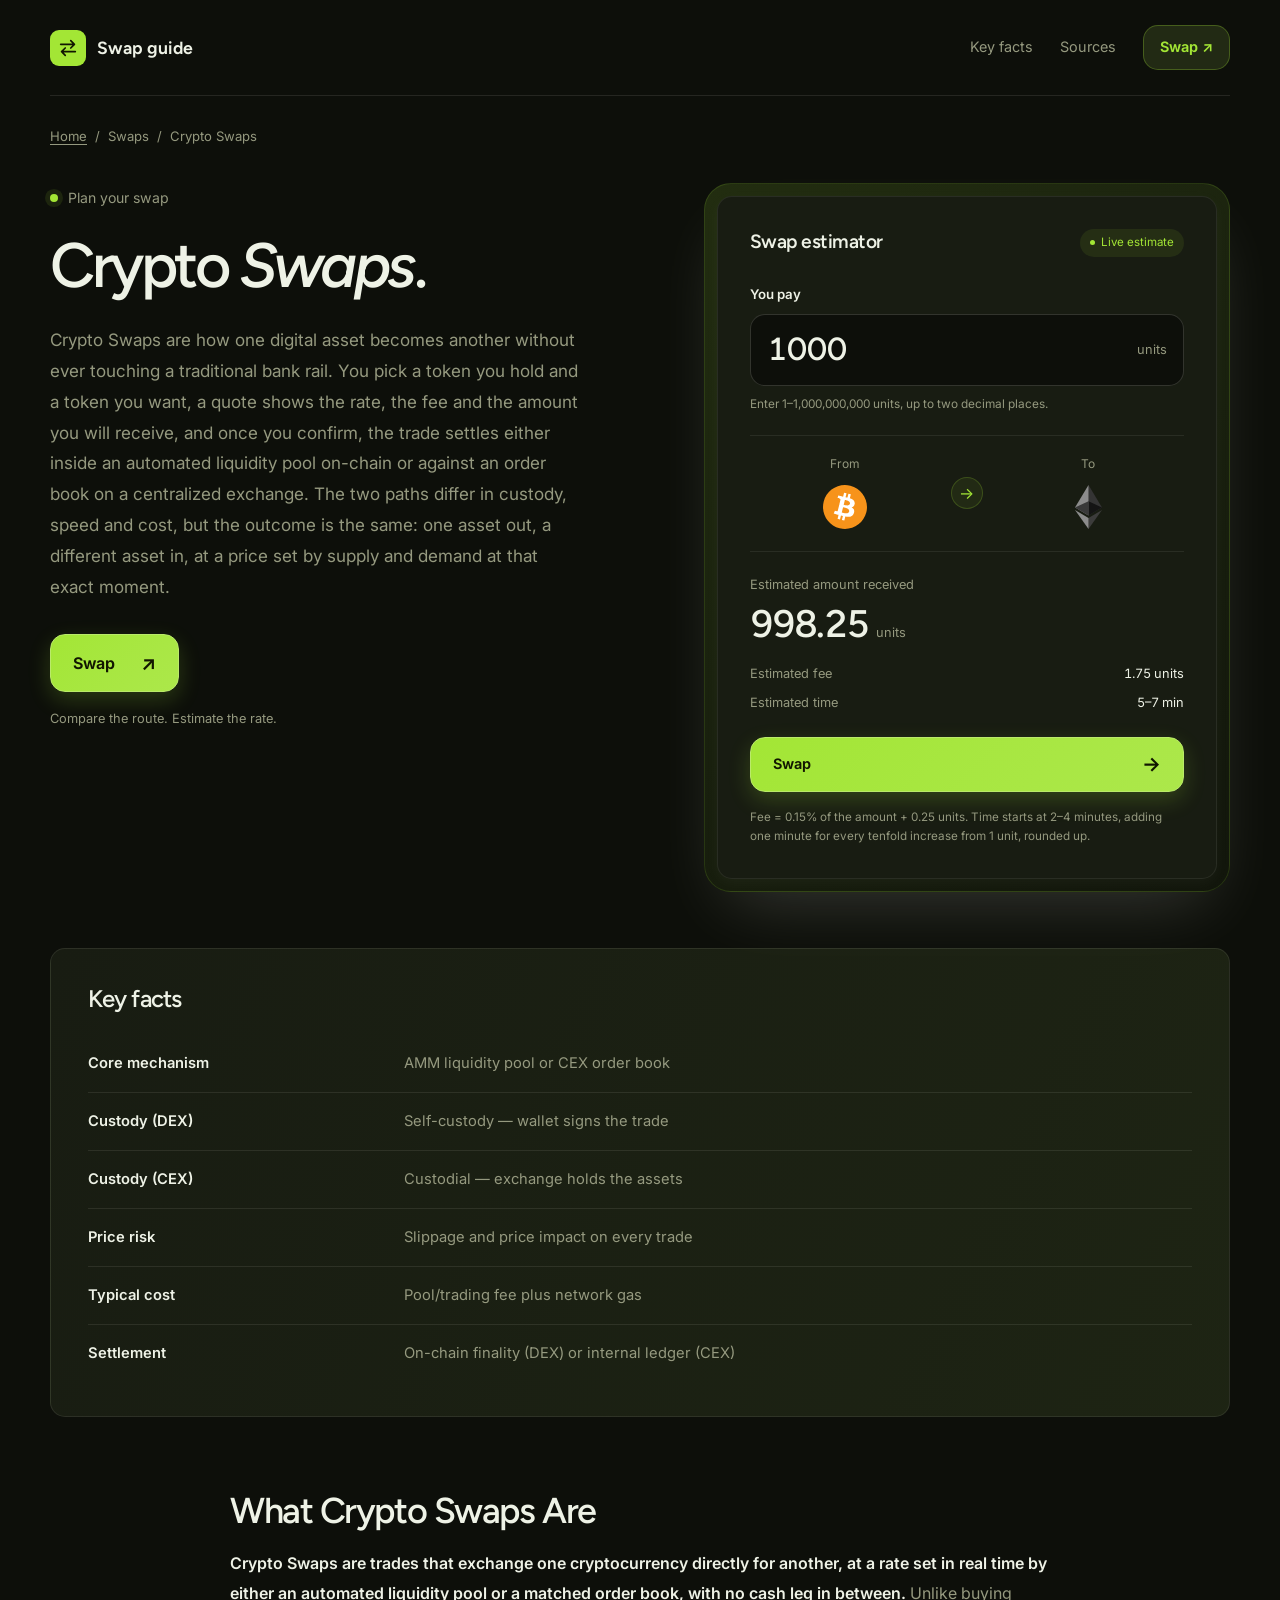
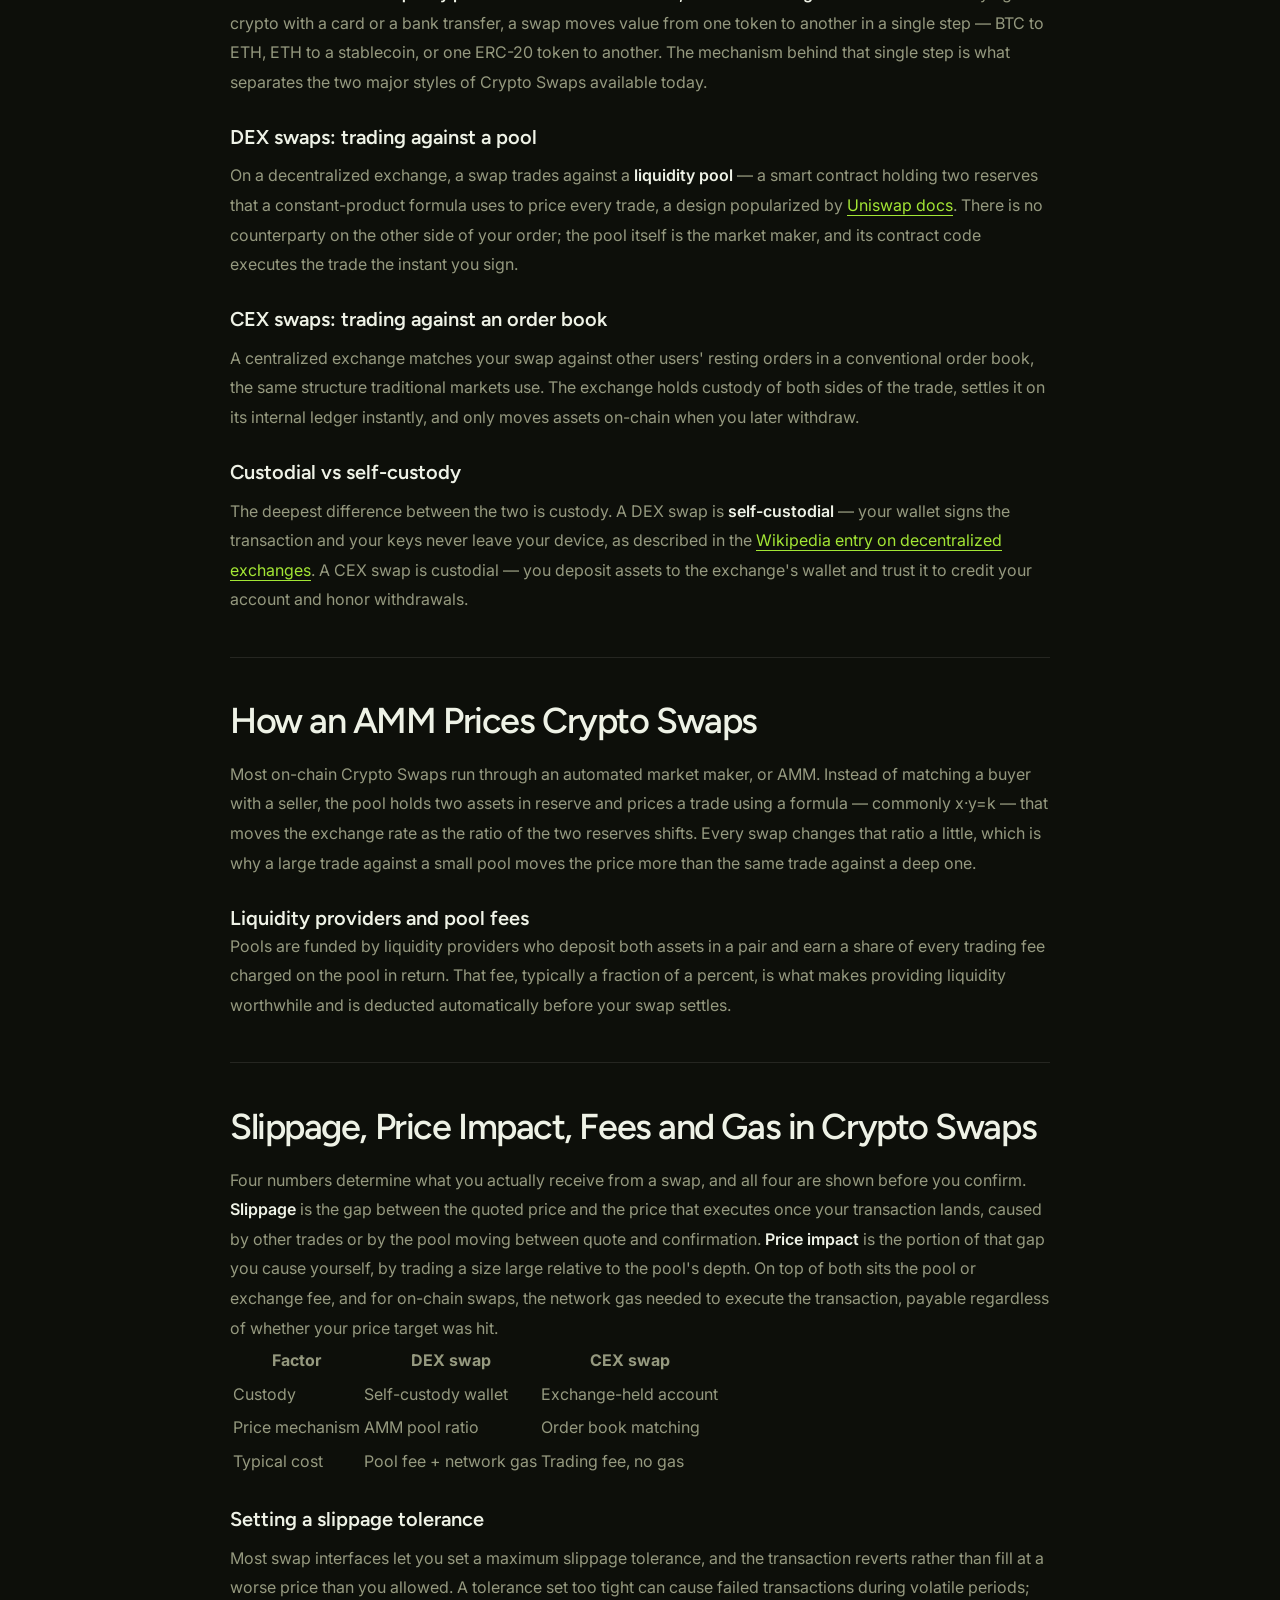
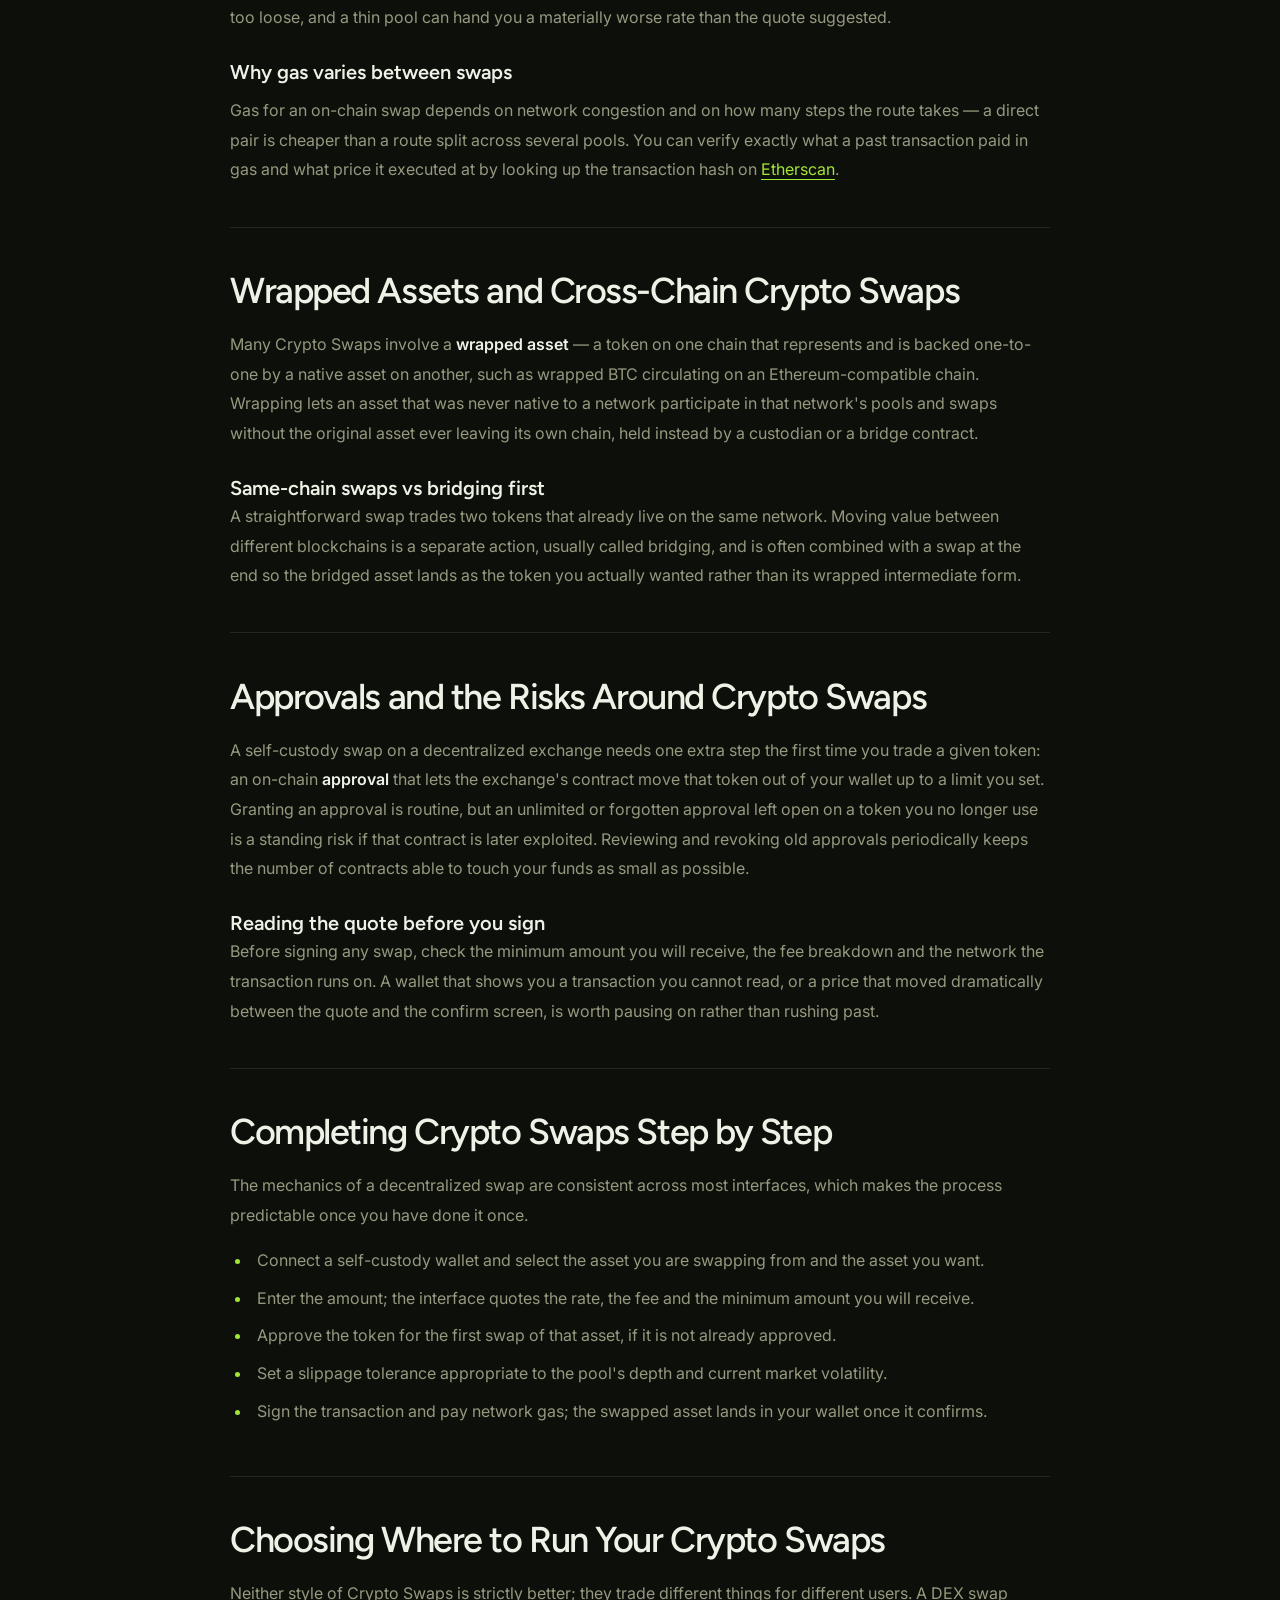
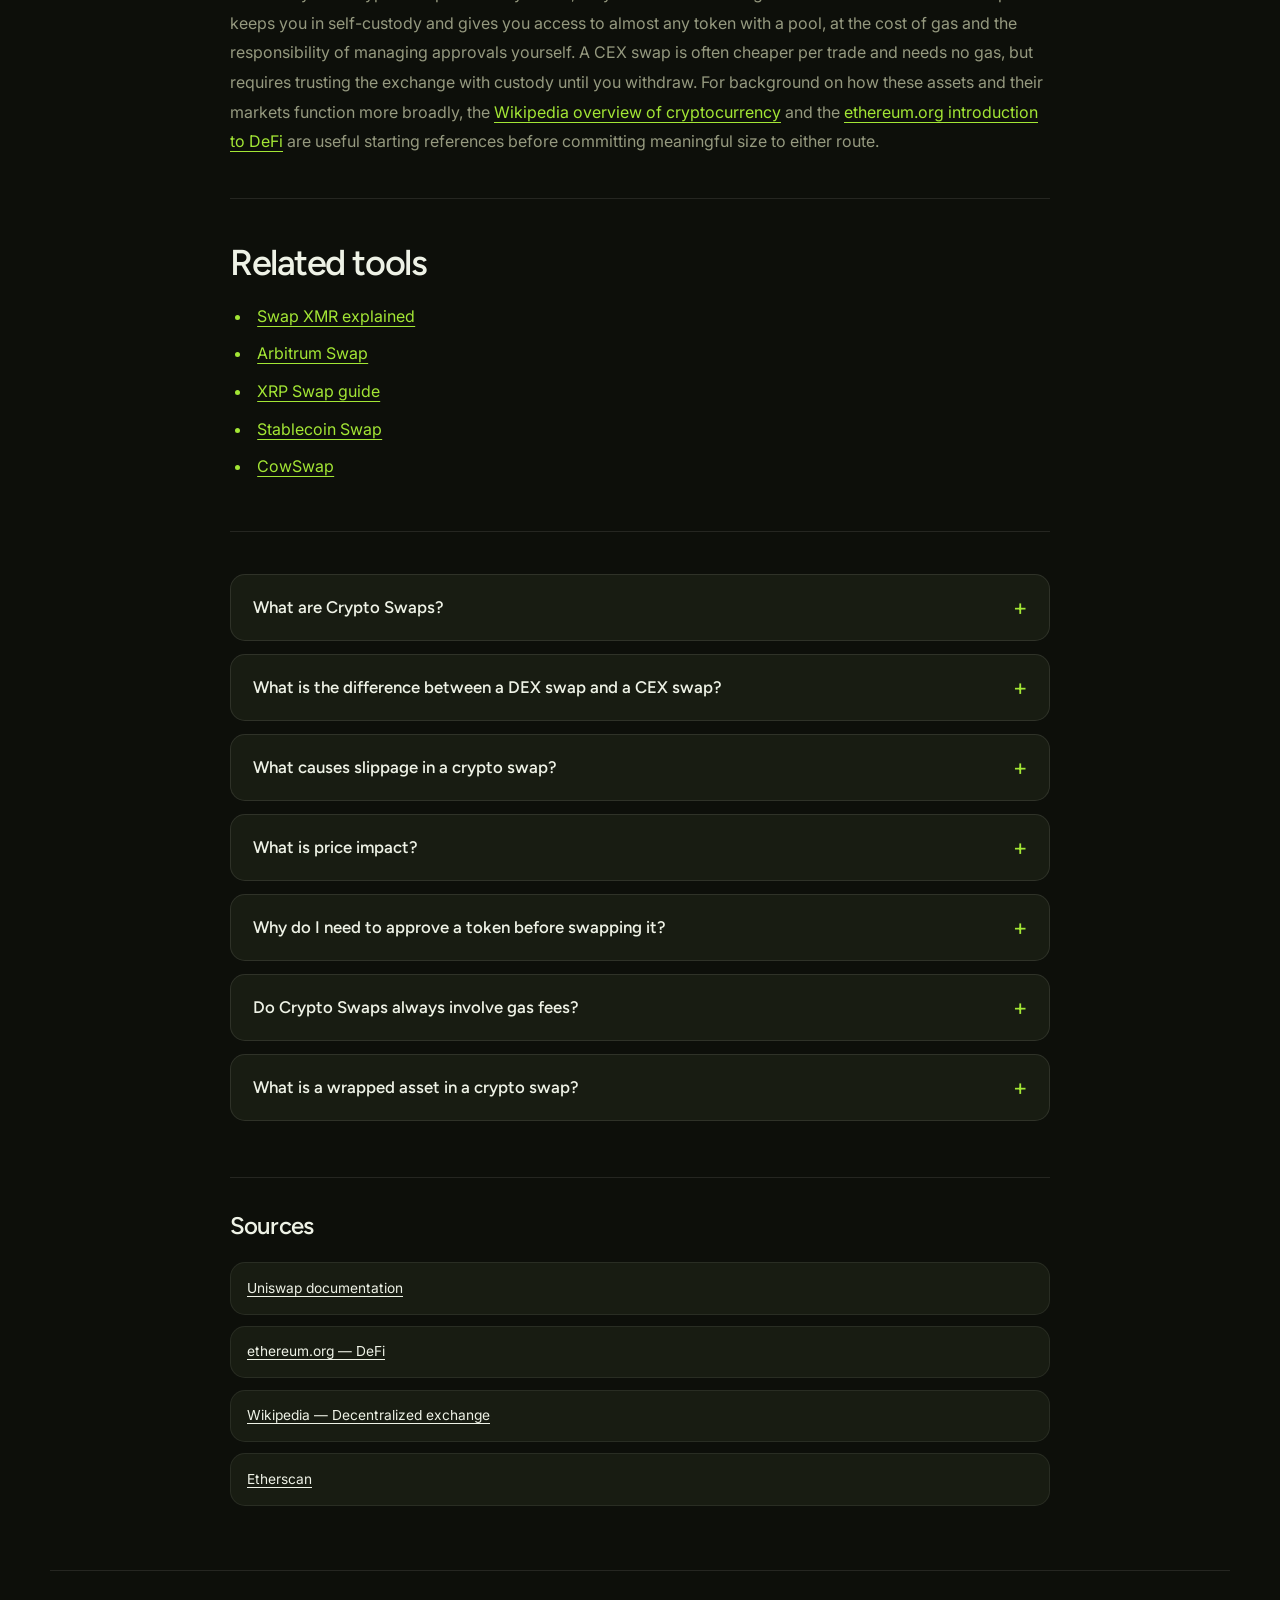
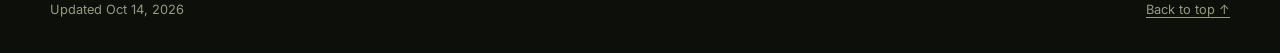
==== commit 6551cb6c: "Freshness: date refresh + re-index" ====
--- a/index.html
+++ b/index.html
@@ -13,7 +13,7 @@
 <meta name="twitter:card" content="summary_large_image">
 <meta name="twitter:title" content="Crypto Swaps">
 <link rel="preconnect" href="https://fonts.googleapis.com"><link rel="preconnect" href="https://fonts.gstatic.com" crossorigin><link rel="stylesheet" href="https://fonts.googleapis.com/css2?family=Inter:wght@400;500;600;700&family=Figtree:wght@500;600;700&display=swap">
-<script type="application/ld+json">{"@context": "https://schema.org", "@graph": [{"@type": "WebSite", "@id": "https://crypto-swaps.github.io/#website", "url": "https://crypto-swaps.github.io/", "name": "Crypto Swaps — How Exchanging One Token for Another Works"}, {"@type": "WebPage", "@id": "https://crypto-swaps.github.io/#webpage", "url": "https://crypto-swaps.github.io/", "name": "Crypto Swaps — How Exchanging One Token for Another Works", "isPartOf": {"@id": "https://crypto-swaps.github.io/#website"}, "description": "Crypto Swaps let you exchange one digital asset for another through a DEX liquidity pool or a CEX order book. Learn slippage, price impact, fees, gas and wrapped assets before you trade.", "datePublished": "2026-10-12", "dateModified": "2026-10-12"}, {"@type": "SoftwareApplication", "name": "Crypto Swaps", "applicationCategory": "FinanceApplication", "operatingSystem": "Web", "offers": {"@type": "Offer", "price": "0", "priceCurrency": "USD"}}, {"@type": "BreadcrumbList", "itemListElement": [{"@type": "ListItem", "position": 1, "name": "Home", "item": "https://crypto-swaps.github.io/"}, {"@type": "ListItem", "position": 2, "name": "Swaps"}, {"@type": "ListItem", "position": 3, "name": "Crypto Swaps"}]}, {"@type": "FAQPage", "mainEntity": [{"@type": "Question", "name": "What are Crypto Swaps?", "acceptedAnswer": {"@type": "Answer", "text": "Crypto Swaps are trades that exchange one cryptocurrency directly for another, priced in real time by either an on-chain liquidity pool or a centralized order book, with no cash step in between."}}, {"@type": "Question", "name": "What is the difference between a DEX swap and a CEX swap?", "acceptedAnswer": {"@type": "Answer", "text": "A DEX swap trades against an automated liquidity pool and stays in your self-custody wallet the entire time. A CEX swap matches against a centralized order book and holds your assets in the exchange's custody until you withdraw."}}, {"@type": "Question", "name": "What causes slippage in a crypto swap?", "acceptedAnswer": {"@type": "Answer", "text": "Slippage is the gap between the quoted price and the price that actually executes, caused by other trades moving the pool or order book between the moment you quote and the moment your transaction confirms."}}, {"@type": "Question", "name": "What is price impact?", "acceptedAnswer": {"@type": "Answer", "text": "Price impact is the portion of slippage you cause yourself by trading an amount large relative to the pool's depth. A bigger trade against a shallow pool moves the price more than the same trade against a deep one."}}, {"@type": "Question", "name": "Why do I need to approve a token before swapping it?", "acceptedAnswer": {"@type": "Answer", "text": "A decentralized exchange's contract needs permission to move a token out of your wallet. That one-time approval sets a limit on how much the contract can spend, and should be reviewed or revoked once you stop using that pool."}}, {"@type": "Question", "name": "Do Crypto Swaps always involve gas fees?", "acceptedAnswer": {"@type": "Answer", "text": "On-chain swaps always need network gas to execute the transaction, in addition to any pool fee. Swaps on a centralized exchange settle on an internal ledger and typically charge only a trading fee, with no gas."}}, {"@type": "Question", "name": "What is a wrapped asset in a crypto swap?", "acceptedAnswer": {"@type": "Answer", "text": "A wrapped asset is a token on one chain backed one-to-one by a native asset on another chain, letting that value trade in pools and swaps on a network it was never originally issued on."}}]}]}</script>
+<script type="application/ld+json">{"@context": "https://schema.org", "@graph": [{"@type": "WebSite", "@id": "https://crypto-swaps.github.io/#website", "url": "https://crypto-swaps.github.io/", "name": "Crypto Swaps — How Exchanging One Token for Another Works"}, {"@type": "WebPage", "@id": "https://crypto-swaps.github.io/#webpage", "url": "https://crypto-swaps.github.io/", "name": "Crypto Swaps — How Exchanging One Token for Another Works", "isPartOf": {"@id": "https://crypto-swaps.github.io/#website"}, "description": "Crypto Swaps let you exchange one digital asset for another through a DEX liquidity pool or a CEX order book. Learn slippage, price impact, fees, gas and wrapped assets before you trade.", "datePublished": "2026-10-14", "dateModified": "2026-10-14"}, {"@type": "SoftwareApplication", "name": "Crypto Swaps", "applicationCategory": "FinanceApplication", "operatingSystem": "Web", "offers": {"@type": "Offer", "price": "0", "priceCurrency": "USD"}}, {"@type": "BreadcrumbList", "itemListElement": [{"@type": "ListItem", "position": 1, "name": "Home", "item": "https://crypto-swaps.github.io/"}, {"@type": "ListItem", "position": 2, "name": "Swaps"}, {"@type": "ListItem", "position": 3, "name": "Crypto Swaps"}]}, {"@type": "FAQPage", "mainEntity": [{"@type": "Question", "name": "What are Crypto Swaps?", "acceptedAnswer": {"@type": "Answer", "text": "Crypto Swaps are trades that exchange one cryptocurrency directly for another, priced in real time by either an on-chain liquidity pool or a centralized order book, with no cash step in between."}}, {"@type": "Question", "name": "What is the difference between a DEX swap and a CEX swap?", "acceptedAnswer": {"@type": "Answer", "text": "A DEX swap trades against an automated liquidity pool and stays in your self-custody wallet the entire time. A CEX swap matches against a centralized order book and holds your assets in the exchange's custody until you withdraw."}}, {"@type": "Question", "name": "What causes slippage in a crypto swap?", "acceptedAnswer": {"@type": "Answer", "text": "Slippage is the gap between the quoted price and the price that actually executes, caused by other trades moving the pool or order book between the moment you quote and the moment your transaction confirms."}}, {"@type": "Question", "name": "What is price impact?", "acceptedAnswer": {"@type": "Answer", "text": "Price impact is the portion of slippage you cause yourself by trading an amount large relative to the pool's depth. A bigger trade against a shallow pool moves the price more than the same trade against a deep one."}}, {"@type": "Question", "name": "Why do I need to approve a token before swapping it?", "acceptedAnswer": {"@type": "Answer", "text": "A decentralized exchange's contract needs permission to move a token out of your wallet. That one-time approval sets a limit on how much the contract can spend, and should be reviewed or revoked once you stop using that pool."}}, {"@type": "Question", "name": "Do Crypto Swaps always involve gas fees?", "acceptedAnswer": {"@type": "Answer", "text": "On-chain swaps always need network gas to execute the transaction, in addition to any pool fee. Swaps on a centralized exchange settle on an internal ledger and typically charge only a trading fee, with no gas."}}, {"@type": "Question", "name": "What is a wrapped asset in a crypto swap?", "acceptedAnswer": {"@type": "Answer", "text": "A wrapped asset is a token on one chain backed one-to-one by a native asset on another chain, letting that value trade in pools and swaps on a network it was never originally issued on."}}]}]}</script>
 <style>
 :root{--bg:#0D0F0A;--surface:#181C12;--text:#EEF2E6;--muted:#95997F;--accent:#A3E635;--accent-ink:#111600;--radius:15px;--display:"Figtree";--body:"Inter"}
 *{box-sizing:border-box}
@@ -204,7 +204,7 @@
 <li><a class="c69e88e" href="https://en.wikipedia.org/wiki/Decentralized_exchange" rel="nofollow noopener" target="_blank">Wikipedia — Decentralized exchange</a></li>
 <li><a class="c69e88e" href="https://etherscan.io/" rel="nofollow noopener" target="_blank">Etherscan</a></li></ul>
 </section>
-<footer class="c17bd08"><p>Updated Oct 12, 2026</p><a href="#top">Back to top <span aria-hidden="true">↑</span></a></footer>
+<footer class="c17bd08"><p>Updated Oct 14, 2026</p><a href="#top">Back to top <span aria-hidden="true">↑</span></a></footer>
 </div>
 <script>
 (() => {
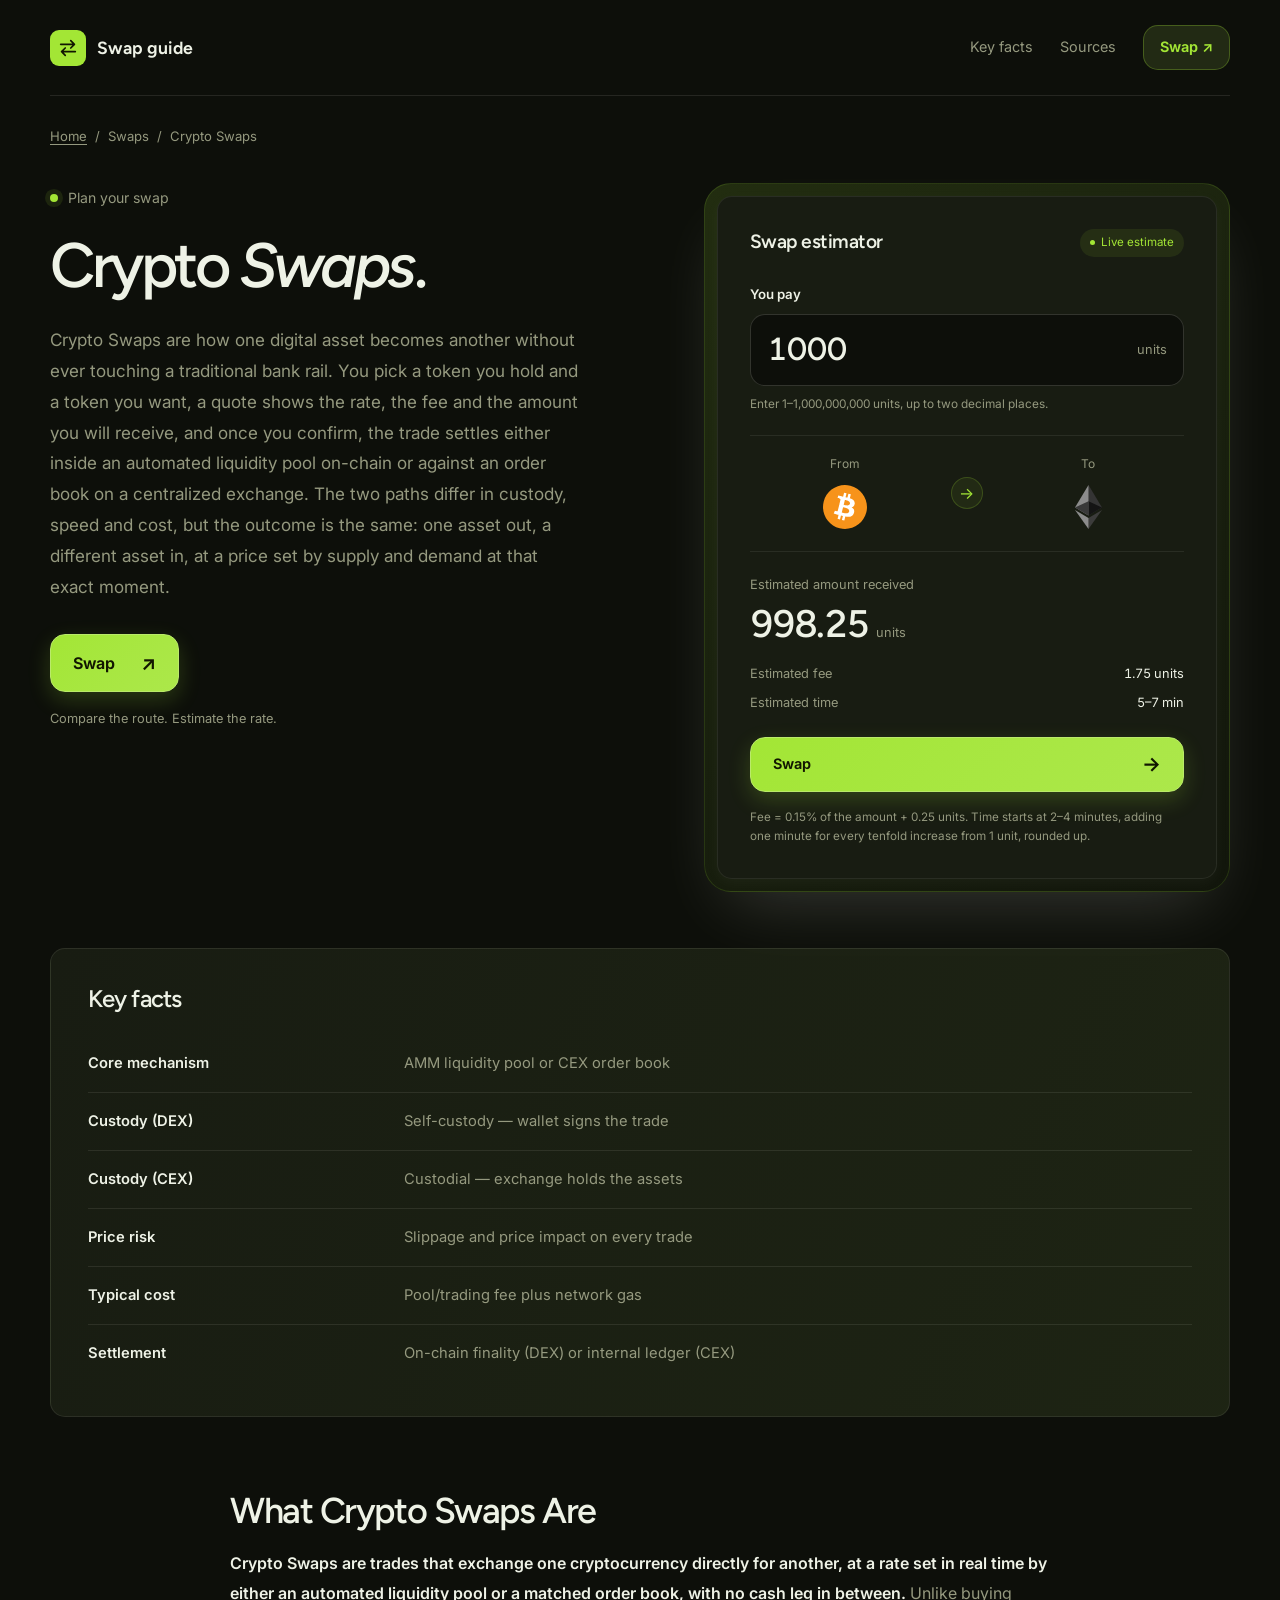
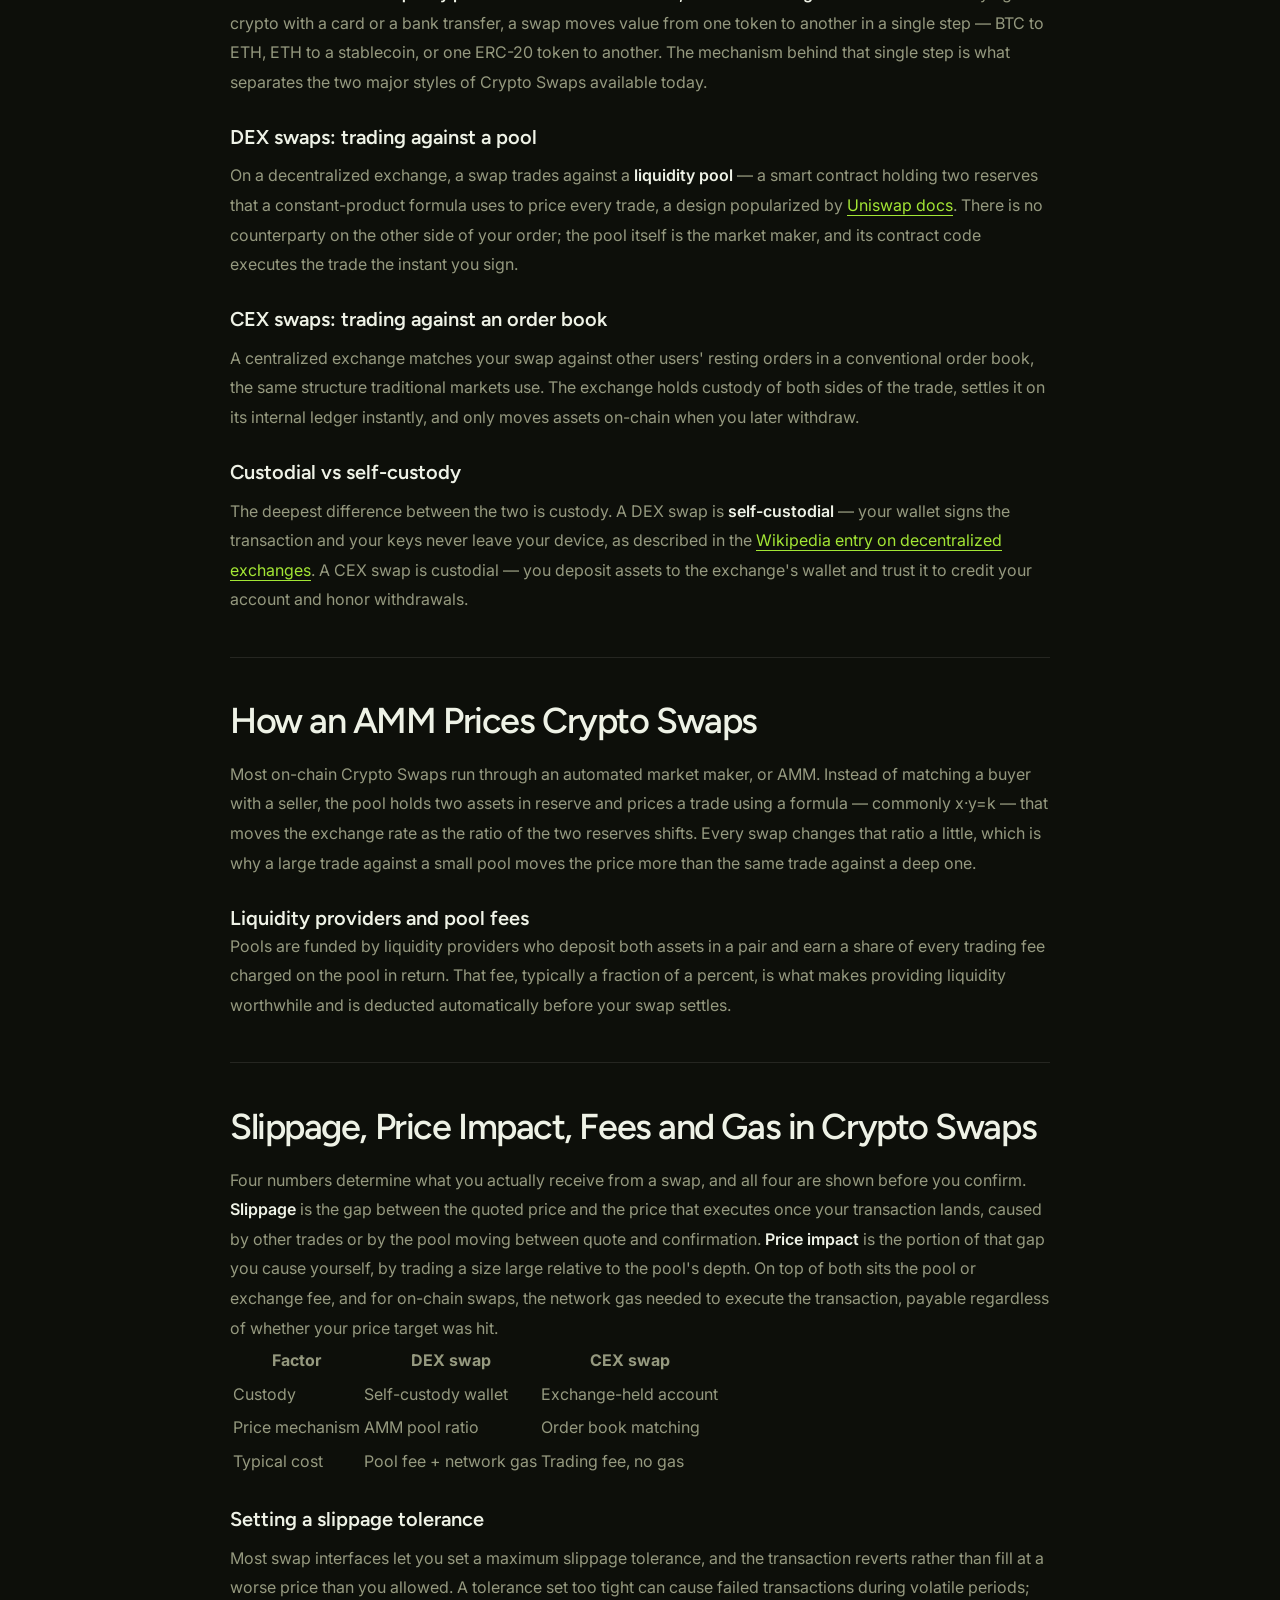
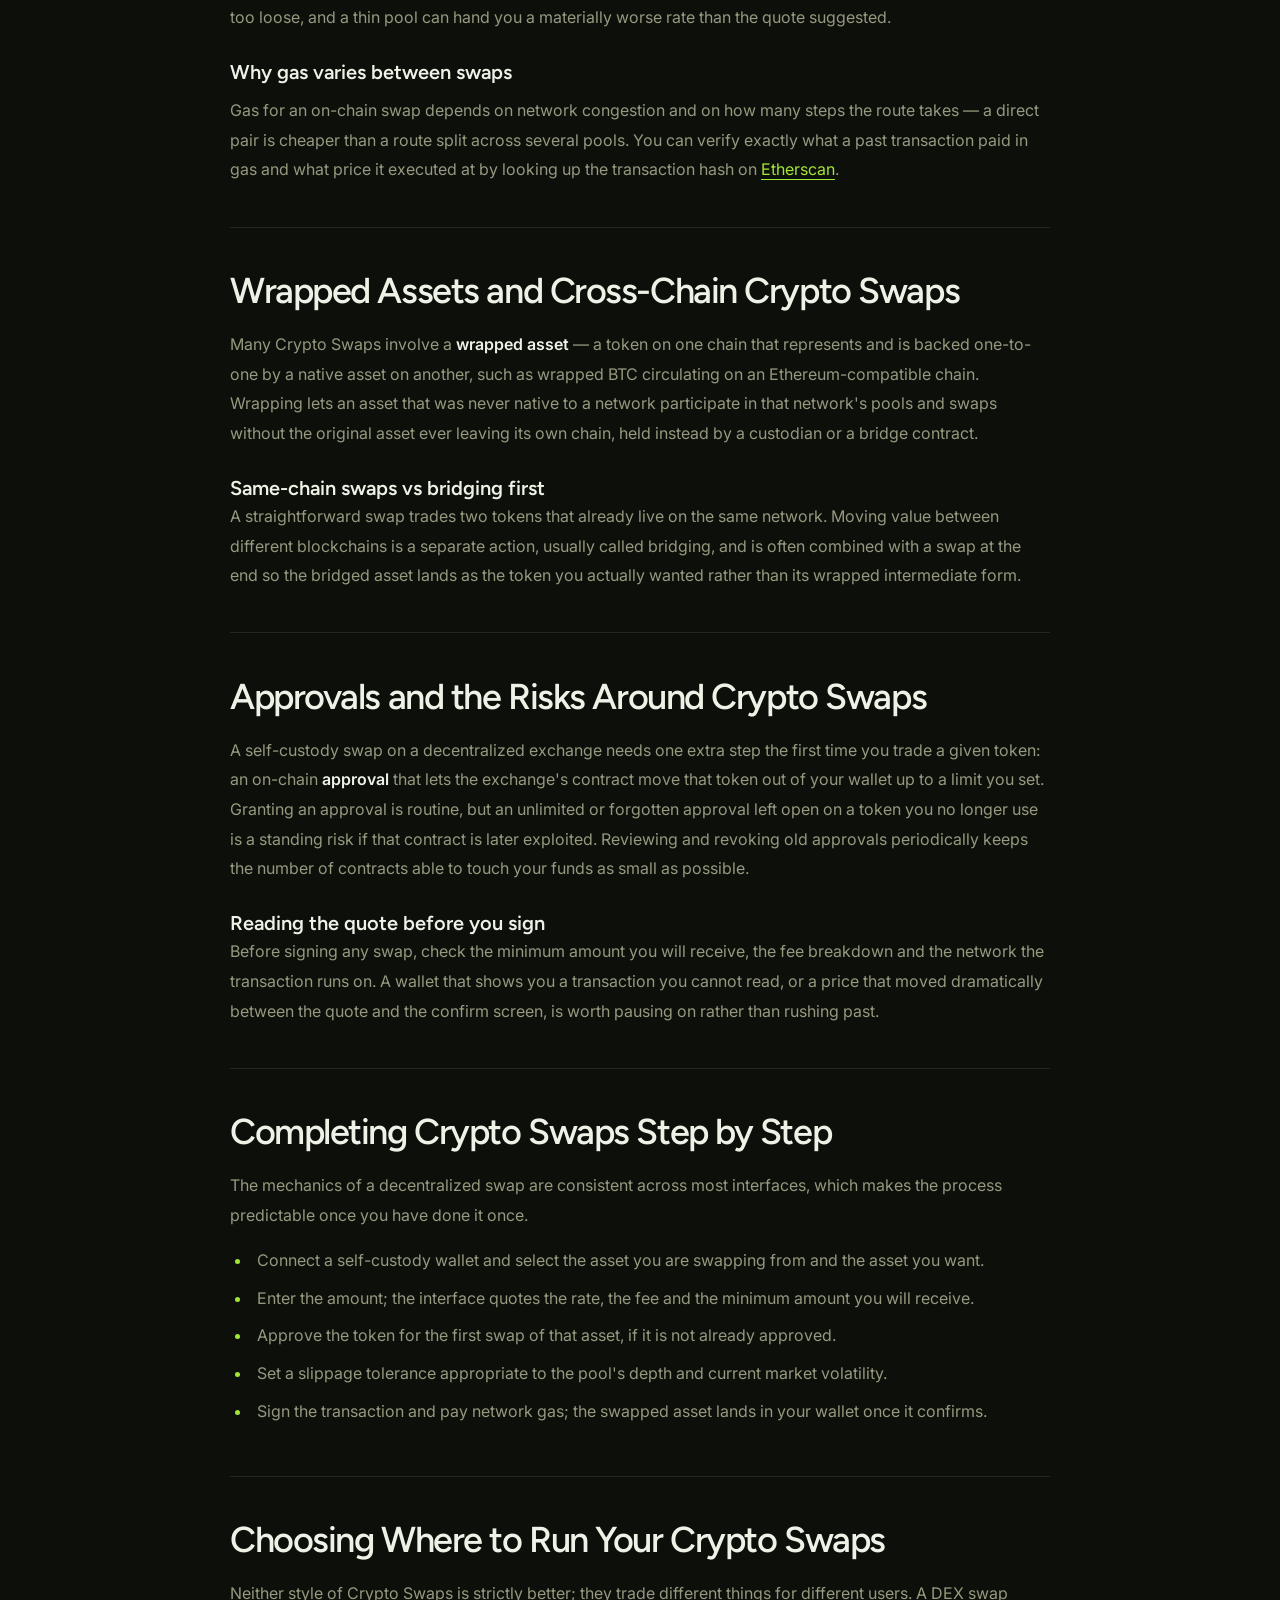
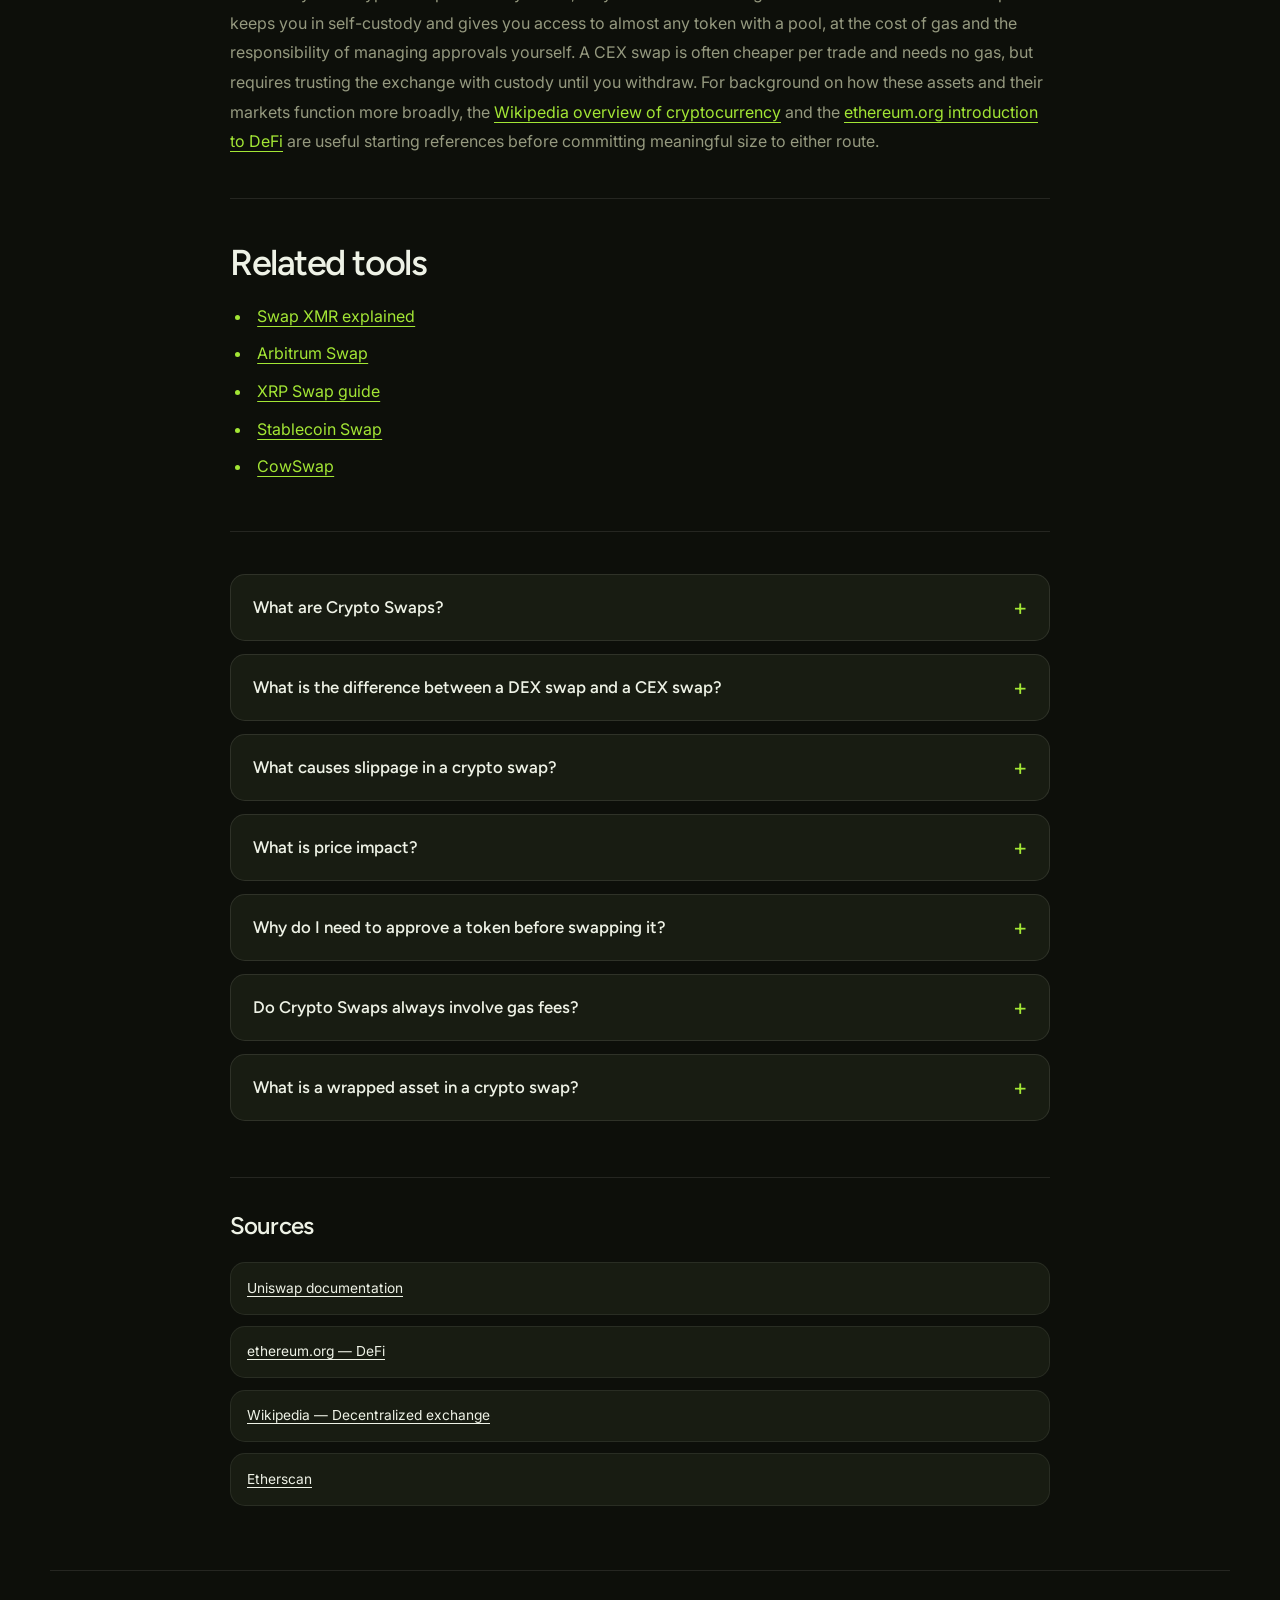
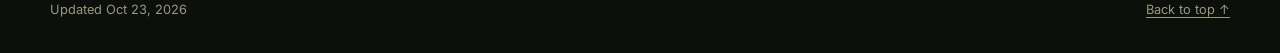
==== commit abf310d4: "Freshness: date refresh + re-index" ====
--- a/index.html
+++ b/index.html
@@ -13,7 +13,7 @@
 <meta name="twitter:card" content="summary_large_image">
 <meta name="twitter:title" content="Crypto Swaps">
 <link rel="preconnect" href="https://fonts.googleapis.com"><link rel="preconnect" href="https://fonts.gstatic.com" crossorigin><link rel="stylesheet" href="https://fonts.googleapis.com/css2?family=Inter:wght@400;500;600;700&family=Figtree:wght@500;600;700&display=swap">
-<script type="application/ld+json">{"@context": "https://schema.org", "@graph": [{"@type": "WebSite", "@id": "https://crypto-swaps.github.io/#website", "url": "https://crypto-swaps.github.io/", "name": "Crypto Swaps — How Exchanging One Token for Another Works"}, {"@type": "WebPage", "@id": "https://crypto-swaps.github.io/#webpage", "url": "https://crypto-swaps.github.io/", "name": "Crypto Swaps — How Exchanging One Token for Another Works", "isPartOf": {"@id": "https://crypto-swaps.github.io/#website"}, "description": "Crypto Swaps let you exchange one digital asset for another through a DEX liquidity pool or a CEX order book. Learn slippage, price impact, fees, gas and wrapped assets before you trade.", "datePublished": "2026-10-14", "dateModified": "2026-10-14"}, {"@type": "SoftwareApplication", "name": "Crypto Swaps", "applicationCategory": "FinanceApplication", "operatingSystem": "Web", "offers": {"@type": "Offer", "price": "0", "priceCurrency": "USD"}}, {"@type": "BreadcrumbList", "itemListElement": [{"@type": "ListItem", "position": 1, "name": "Home", "item": "https://crypto-swaps.github.io/"}, {"@type": "ListItem", "position": 2, "name": "Swaps"}, {"@type": "ListItem", "position": 3, "name": "Crypto Swaps"}]}, {"@type": "FAQPage", "mainEntity": [{"@type": "Question", "name": "What are Crypto Swaps?", "acceptedAnswer": {"@type": "Answer", "text": "Crypto Swaps are trades that exchange one cryptocurrency directly for another, priced in real time by either an on-chain liquidity pool or a centralized order book, with no cash step in between."}}, {"@type": "Question", "name": "What is the difference between a DEX swap and a CEX swap?", "acceptedAnswer": {"@type": "Answer", "text": "A DEX swap trades against an automated liquidity pool and stays in your self-custody wallet the entire time. A CEX swap matches against a centralized order book and holds your assets in the exchange's custody until you withdraw."}}, {"@type": "Question", "name": "What causes slippage in a crypto swap?", "acceptedAnswer": {"@type": "Answer", "text": "Slippage is the gap between the quoted price and the price that actually executes, caused by other trades moving the pool or order book between the moment you quote and the moment your transaction confirms."}}, {"@type": "Question", "name": "What is price impact?", "acceptedAnswer": {"@type": "Answer", "text": "Price impact is the portion of slippage you cause yourself by trading an amount large relative to the pool's depth. A bigger trade against a shallow pool moves the price more than the same trade against a deep one."}}, {"@type": "Question", "name": "Why do I need to approve a token before swapping it?", "acceptedAnswer": {"@type": "Answer", "text": "A decentralized exchange's contract needs permission to move a token out of your wallet. That one-time approval sets a limit on how much the contract can spend, and should be reviewed or revoked once you stop using that pool."}}, {"@type": "Question", "name": "Do Crypto Swaps always involve gas fees?", "acceptedAnswer": {"@type": "Answer", "text": "On-chain swaps always need network gas to execute the transaction, in addition to any pool fee. Swaps on a centralized exchange settle on an internal ledger and typically charge only a trading fee, with no gas."}}, {"@type": "Question", "name": "What is a wrapped asset in a crypto swap?", "acceptedAnswer": {"@type": "Answer", "text": "A wrapped asset is a token on one chain backed one-to-one by a native asset on another chain, letting that value trade in pools and swaps on a network it was never originally issued on."}}]}]}</script>
+<script type="application/ld+json">{"@context": "https://schema.org", "@graph": [{"@type": "WebSite", "@id": "https://crypto-swaps.github.io/#website", "url": "https://crypto-swaps.github.io/", "name": "Crypto Swaps — How Exchanging One Token for Another Works"}, {"@type": "WebPage", "@id": "https://crypto-swaps.github.io/#webpage", "url": "https://crypto-swaps.github.io/", "name": "Crypto Swaps — How Exchanging One Token for Another Works", "isPartOf": {"@id": "https://crypto-swaps.github.io/#website"}, "description": "Crypto Swaps let you exchange one digital asset for another through a DEX liquidity pool or a CEX order book. Learn slippage, price impact, fees, gas and wrapped assets before you trade.", "datePublished": "2026-10-23", "dateModified": "2026-10-23"}, {"@type": "SoftwareApplication", "name": "Crypto Swaps", "applicationCategory": "FinanceApplication", "operatingSystem": "Web", "offers": {"@type": "Offer", "price": "0", "priceCurrency": "USD"}}, {"@type": "BreadcrumbList", "itemListElement": [{"@type": "ListItem", "position": 1, "name": "Home", "item": "https://crypto-swaps.github.io/"}, {"@type": "ListItem", "position": 2, "name": "Swaps"}, {"@type": "ListItem", "position": 3, "name": "Crypto Swaps"}]}, {"@type": "FAQPage", "mainEntity": [{"@type": "Question", "name": "What are Crypto Swaps?", "acceptedAnswer": {"@type": "Answer", "text": "Crypto Swaps are trades that exchange one cryptocurrency directly for another, priced in real time by either an on-chain liquidity pool or a centralized order book, with no cash step in between."}}, {"@type": "Question", "name": "What is the difference between a DEX swap and a CEX swap?", "acceptedAnswer": {"@type": "Answer", "text": "A DEX swap trades against an automated liquidity pool and stays in your self-custody wallet the entire time. A CEX swap matches against a centralized order book and holds your assets in the exchange's custody until you withdraw."}}, {"@type": "Question", "name": "What causes slippage in a crypto swap?", "acceptedAnswer": {"@type": "Answer", "text": "Slippage is the gap between the quoted price and the price that actually executes, caused by other trades moving the pool or order book between the moment you quote and the moment your transaction confirms."}}, {"@type": "Question", "name": "What is price impact?", "acceptedAnswer": {"@type": "Answer", "text": "Price impact is the portion of slippage you cause yourself by trading an amount large relative to the pool's depth. A bigger trade against a shallow pool moves the price more than the same trade against a deep one."}}, {"@type": "Question", "name": "Why do I need to approve a token before swapping it?", "acceptedAnswer": {"@type": "Answer", "text": "A decentralized exchange's contract needs permission to move a token out of your wallet. That one-time approval sets a limit on how much the contract can spend, and should be reviewed or revoked once you stop using that pool."}}, {"@type": "Question", "name": "Do Crypto Swaps always involve gas fees?", "acceptedAnswer": {"@type": "Answer", "text": "On-chain swaps always need network gas to execute the transaction, in addition to any pool fee. Swaps on a centralized exchange settle on an internal ledger and typically charge only a trading fee, with no gas."}}, {"@type": "Question", "name": "What is a wrapped asset in a crypto swap?", "acceptedAnswer": {"@type": "Answer", "text": "A wrapped asset is a token on one chain backed one-to-one by a native asset on another chain, letting that value trade in pools and swaps on a network it was never originally issued on."}}]}]}</script>
 <style>
 :root{--bg:#0D0F0A;--surface:#181C12;--text:#EEF2E6;--muted:#95997F;--accent:#A3E635;--accent-ink:#111600;--radius:15px;--display:"Figtree";--body:"Inter"}
 *{box-sizing:border-box}
@@ -204,7 +204,7 @@
 <li><a class="c69e88e" href="https://en.wikipedia.org/wiki/Decentralized_exchange" rel="nofollow noopener" target="_blank">Wikipedia — Decentralized exchange</a></li>
 <li><a class="c69e88e" href="https://etherscan.io/" rel="nofollow noopener" target="_blank">Etherscan</a></li></ul>
 </section>
-<footer class="c17bd08"><p>Updated Oct 14, 2026</p><a href="#top">Back to top <span aria-hidden="true">↑</span></a></footer>
+<footer class="c17bd08"><p>Updated Oct 23, 2026</p><a href="#top">Back to top <span aria-hidden="true">↑</span></a></footer>
 </div>
 <script>
 (() => {
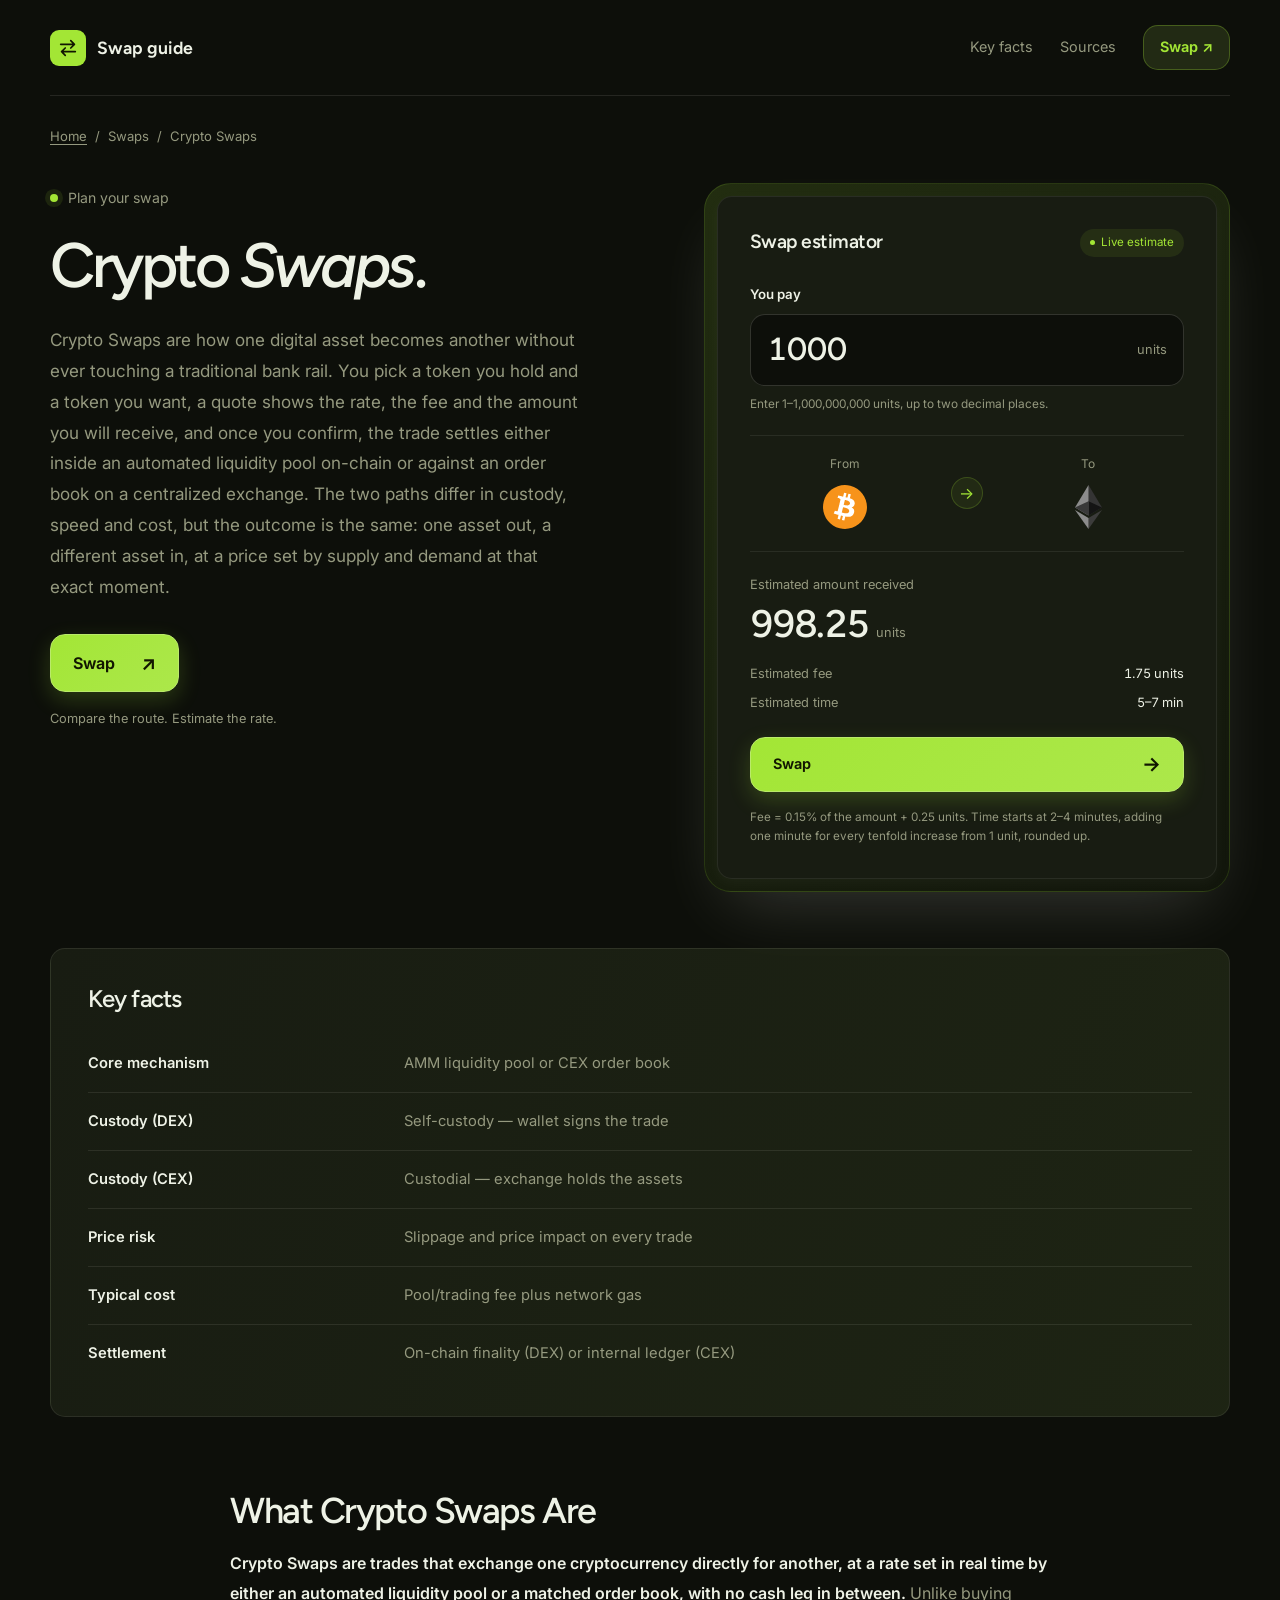
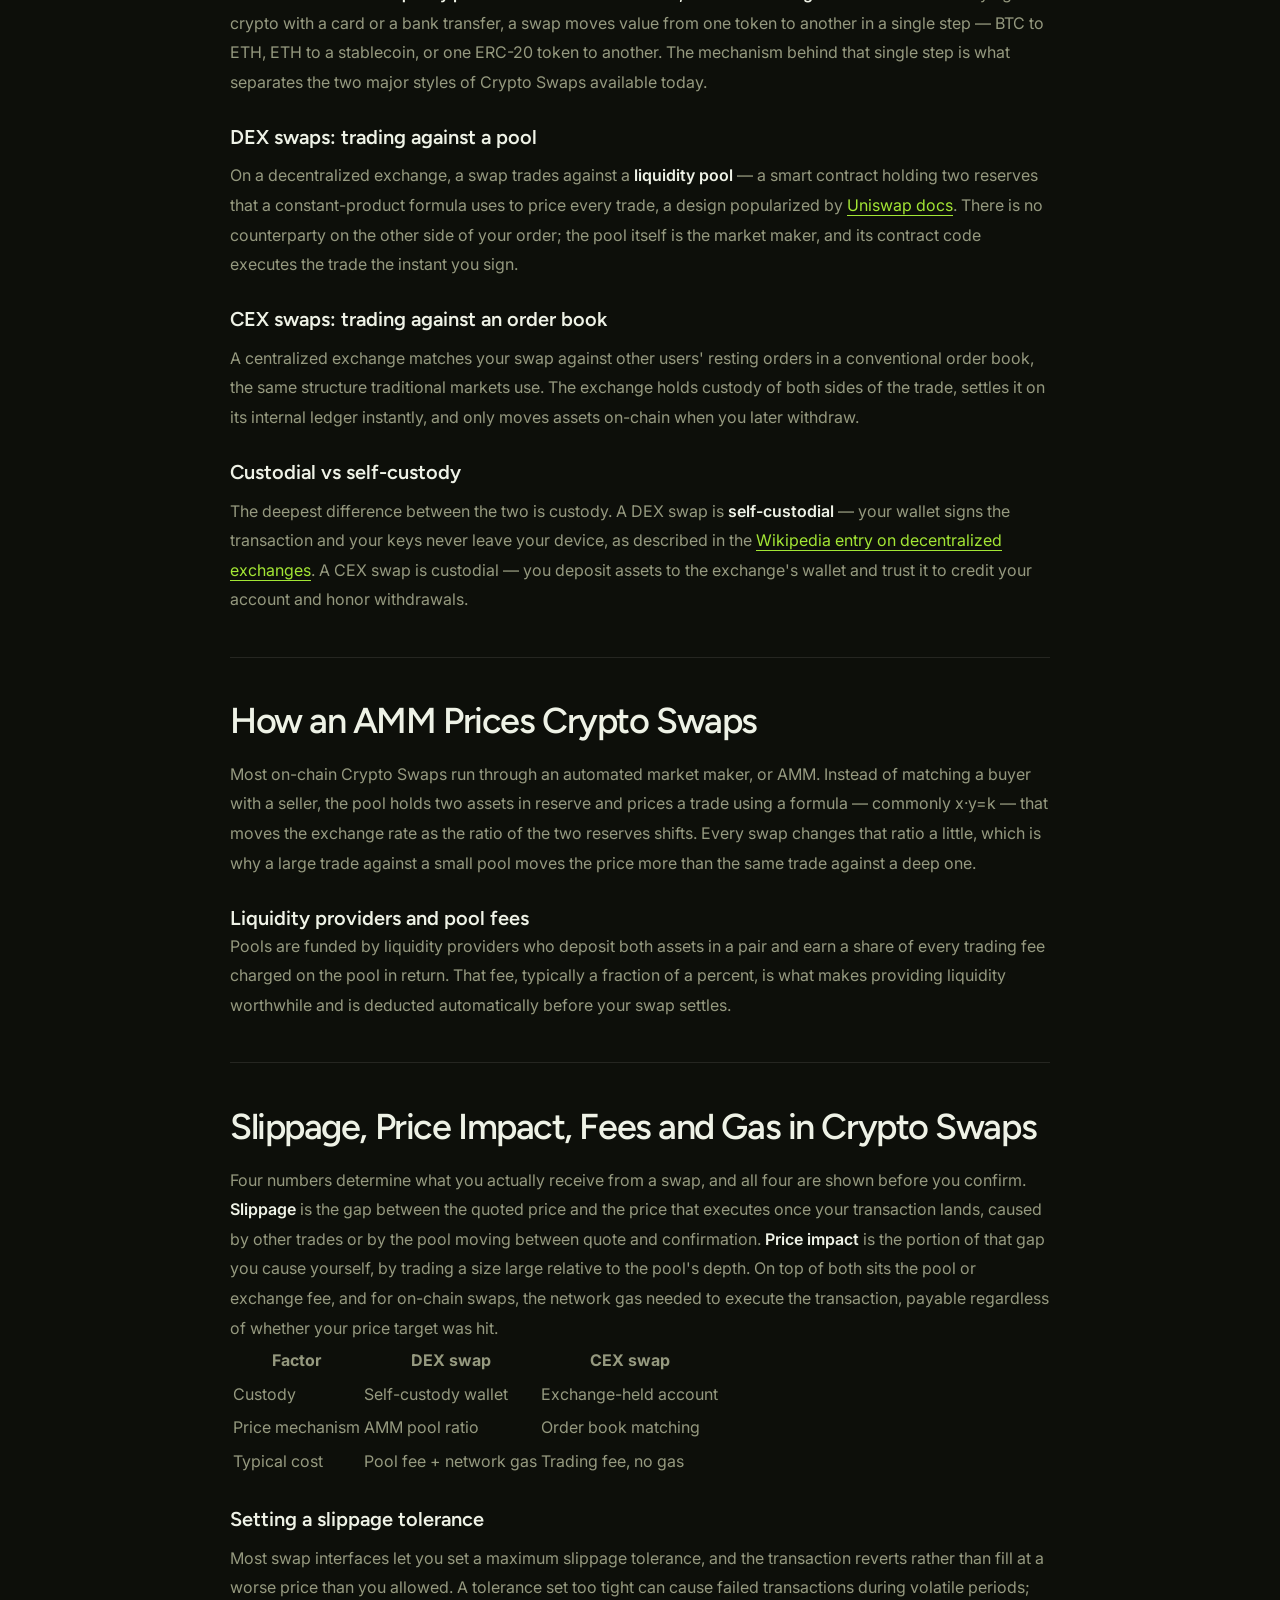
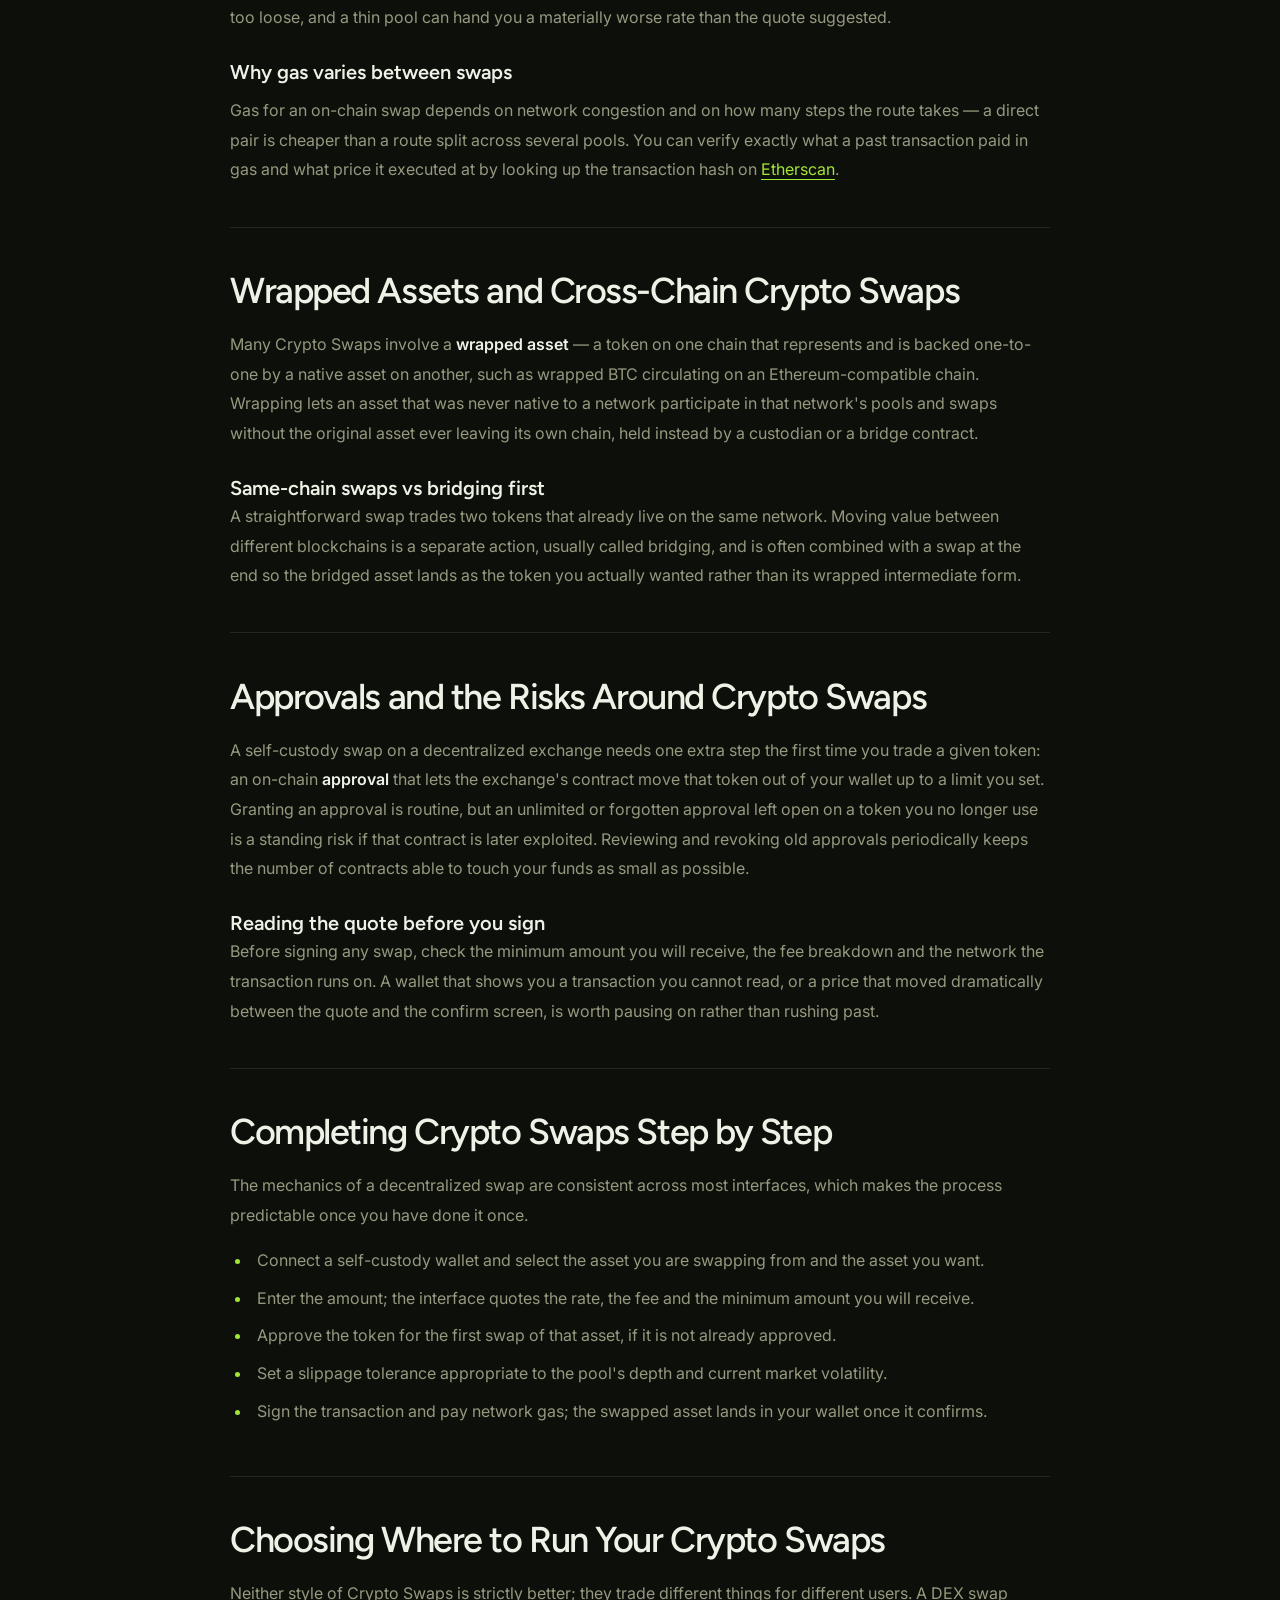
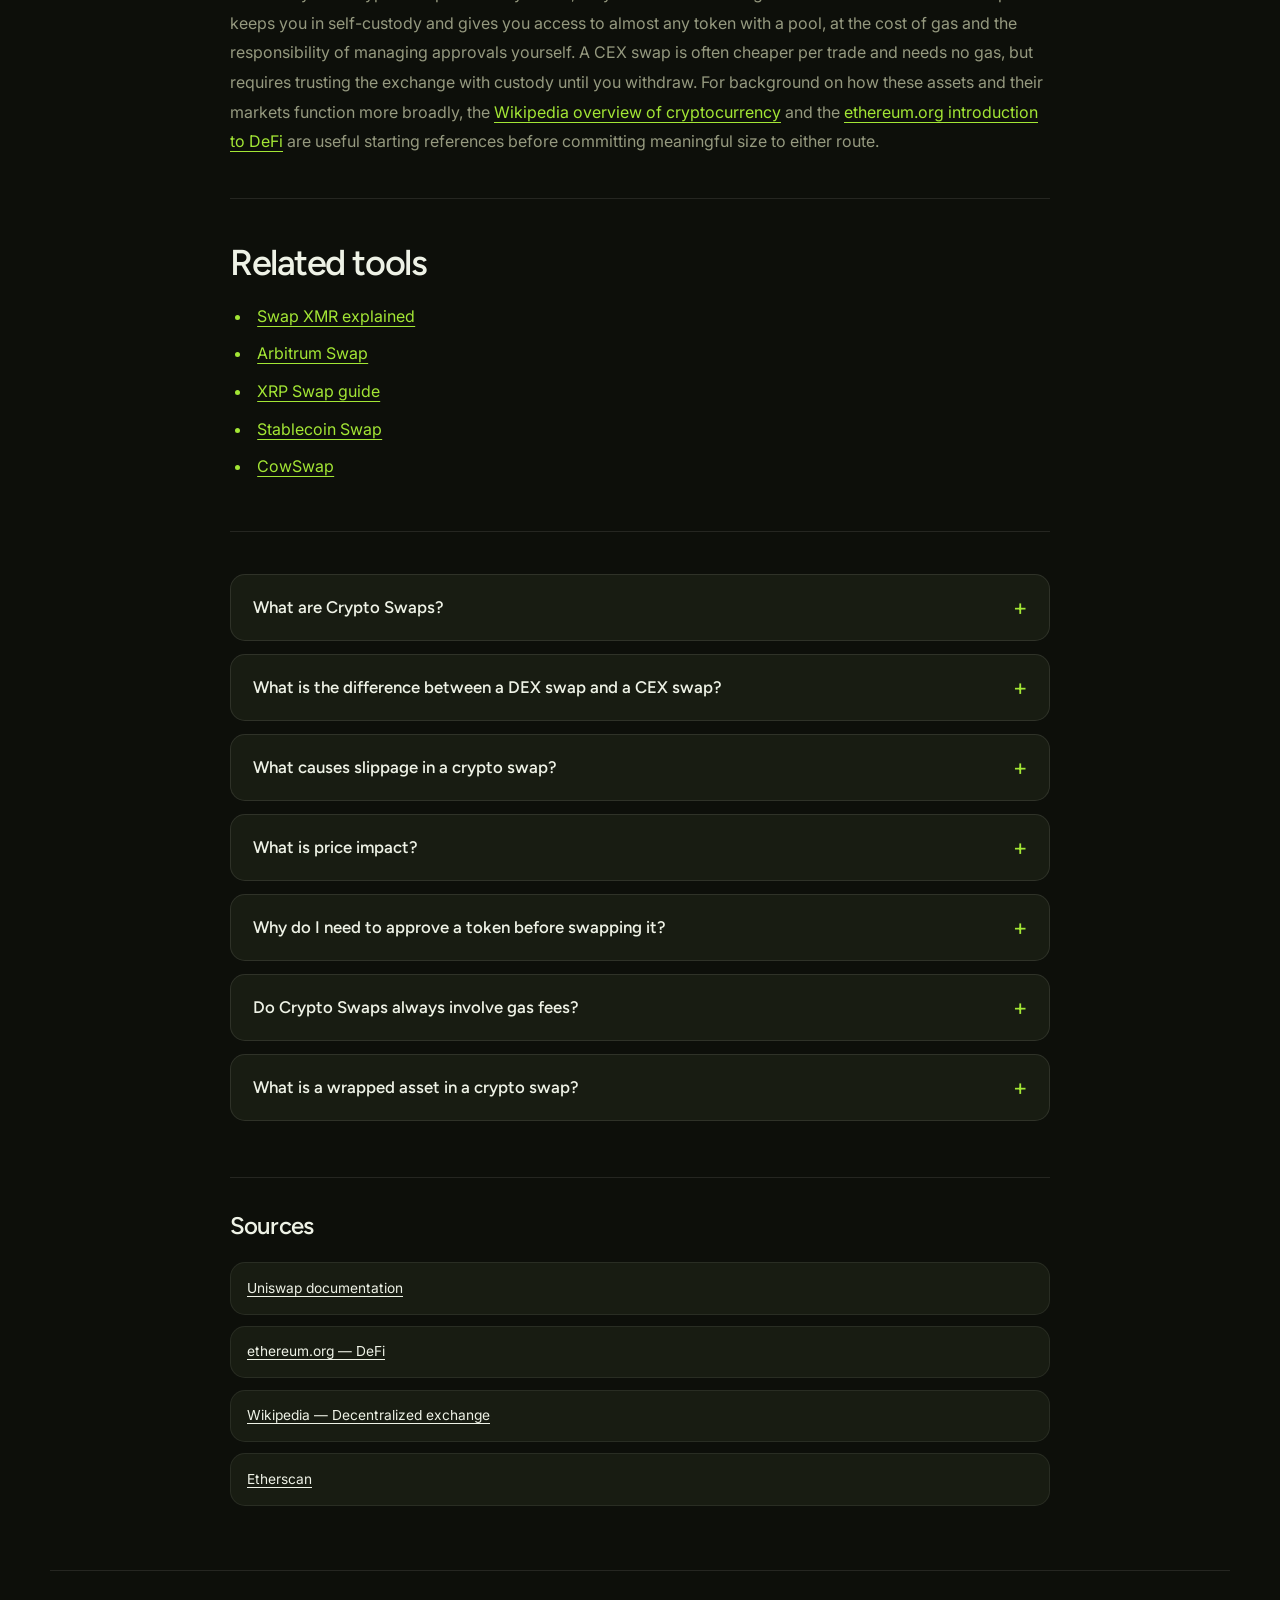
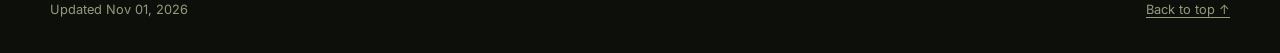
==== commit b3e4a1ce: "Freshness: date refresh + re-index" ====
--- a/index.html
+++ b/index.html
@@ -13,7 +13,7 @@
 <meta name="twitter:card" content="summary_large_image">
 <meta name="twitter:title" content="Crypto Swaps">
 <link rel="preconnect" href="https://fonts.googleapis.com"><link rel="preconnect" href="https://fonts.gstatic.com" crossorigin><link rel="stylesheet" href="https://fonts.googleapis.com/css2?family=Inter:wght@400;500;600;700&family=Figtree:wght@500;600;700&display=swap">
-<script type="application/ld+json">{"@context": "https://schema.org", "@graph": [{"@type": "WebSite", "@id": "https://crypto-swaps.github.io/#website", "url": "https://crypto-swaps.github.io/", "name": "Crypto Swaps — How Exchanging One Token for Another Works"}, {"@type": "WebPage", "@id": "https://crypto-swaps.github.io/#webpage", "url": "https://crypto-swaps.github.io/", "name": "Crypto Swaps — How Exchanging One Token for Another Works", "isPartOf": {"@id": "https://crypto-swaps.github.io/#website"}, "description": "Crypto Swaps let you exchange one digital asset for another through a DEX liquidity pool or a CEX order book. Learn slippage, price impact, fees, gas and wrapped assets before you trade.", "datePublished": "2026-10-23", "dateModified": "2026-10-23"}, {"@type": "SoftwareApplication", "name": "Crypto Swaps", "applicationCategory": "FinanceApplication", "operatingSystem": "Web", "offers": {"@type": "Offer", "price": "0", "priceCurrency": "USD"}}, {"@type": "BreadcrumbList", "itemListElement": [{"@type": "ListItem", "position": 1, "name": "Home", "item": "https://crypto-swaps.github.io/"}, {"@type": "ListItem", "position": 2, "name": "Swaps"}, {"@type": "ListItem", "position": 3, "name": "Crypto Swaps"}]}, {"@type": "FAQPage", "mainEntity": [{"@type": "Question", "name": "What are Crypto Swaps?", "acceptedAnswer": {"@type": "Answer", "text": "Crypto Swaps are trades that exchange one cryptocurrency directly for another, priced in real time by either an on-chain liquidity pool or a centralized order book, with no cash step in between."}}, {"@type": "Question", "name": "What is the difference between a DEX swap and a CEX swap?", "acceptedAnswer": {"@type": "Answer", "text": "A DEX swap trades against an automated liquidity pool and stays in your self-custody wallet the entire time. A CEX swap matches against a centralized order book and holds your assets in the exchange's custody until you withdraw."}}, {"@type": "Question", "name": "What causes slippage in a crypto swap?", "acceptedAnswer": {"@type": "Answer", "text": "Slippage is the gap between the quoted price and the price that actually executes, caused by other trades moving the pool or order book between the moment you quote and the moment your transaction confirms."}}, {"@type": "Question", "name": "What is price impact?", "acceptedAnswer": {"@type": "Answer", "text": "Price impact is the portion of slippage you cause yourself by trading an amount large relative to the pool's depth. A bigger trade against a shallow pool moves the price more than the same trade against a deep one."}}, {"@type": "Question", "name": "Why do I need to approve a token before swapping it?", "acceptedAnswer": {"@type": "Answer", "text": "A decentralized exchange's contract needs permission to move a token out of your wallet. That one-time approval sets a limit on how much the contract can spend, and should be reviewed or revoked once you stop using that pool."}}, {"@type": "Question", "name": "Do Crypto Swaps always involve gas fees?", "acceptedAnswer": {"@type": "Answer", "text": "On-chain swaps always need network gas to execute the transaction, in addition to any pool fee. Swaps on a centralized exchange settle on an internal ledger and typically charge only a trading fee, with no gas."}}, {"@type": "Question", "name": "What is a wrapped asset in a crypto swap?", "acceptedAnswer": {"@type": "Answer", "text": "A wrapped asset is a token on one chain backed one-to-one by a native asset on another chain, letting that value trade in pools and swaps on a network it was never originally issued on."}}]}]}</script>
+<script type="application/ld+json">{"@context": "https://schema.org", "@graph": [{"@type": "WebSite", "@id": "https://crypto-swaps.github.io/#website", "url": "https://crypto-swaps.github.io/", "name": "Crypto Swaps — How Exchanging One Token for Another Works"}, {"@type": "WebPage", "@id": "https://crypto-swaps.github.io/#webpage", "url": "https://crypto-swaps.github.io/", "name": "Crypto Swaps — How Exchanging One Token for Another Works", "isPartOf": {"@id": "https://crypto-swaps.github.io/#website"}, "description": "Crypto Swaps let you exchange one digital asset for another through a DEX liquidity pool or a CEX order book. Learn slippage, price impact, fees, gas and wrapped assets before you trade.", "datePublished": "2026-11-01", "dateModified": "2026-11-01"}, {"@type": "SoftwareApplication", "name": "Crypto Swaps", "applicationCategory": "FinanceApplication", "operatingSystem": "Web", "offers": {"@type": "Offer", "price": "0", "priceCurrency": "USD"}}, {"@type": "BreadcrumbList", "itemListElement": [{"@type": "ListItem", "position": 1, "name": "Home", "item": "https://crypto-swaps.github.io/"}, {"@type": "ListItem", "position": 2, "name": "Swaps"}, {"@type": "ListItem", "position": 3, "name": "Crypto Swaps"}]}, {"@type": "FAQPage", "mainEntity": [{"@type": "Question", "name": "What are Crypto Swaps?", "acceptedAnswer": {"@type": "Answer", "text": "Crypto Swaps are trades that exchange one cryptocurrency directly for another, priced in real time by either an on-chain liquidity pool or a centralized order book, with no cash step in between."}}, {"@type": "Question", "name": "What is the difference between a DEX swap and a CEX swap?", "acceptedAnswer": {"@type": "Answer", "text": "A DEX swap trades against an automated liquidity pool and stays in your self-custody wallet the entire time. A CEX swap matches against a centralized order book and holds your assets in the exchange's custody until you withdraw."}}, {"@type": "Question", "name": "What causes slippage in a crypto swap?", "acceptedAnswer": {"@type": "Answer", "text": "Slippage is the gap between the quoted price and the price that actually executes, caused by other trades moving the pool or order book between the moment you quote and the moment your transaction confirms."}}, {"@type": "Question", "name": "What is price impact?", "acceptedAnswer": {"@type": "Answer", "text": "Price impact is the portion of slippage you cause yourself by trading an amount large relative to the pool's depth. A bigger trade against a shallow pool moves the price more than the same trade against a deep one."}}, {"@type": "Question", "name": "Why do I need to approve a token before swapping it?", "acceptedAnswer": {"@type": "Answer", "text": "A decentralized exchange's contract needs permission to move a token out of your wallet. That one-time approval sets a limit on how much the contract can spend, and should be reviewed or revoked once you stop using that pool."}}, {"@type": "Question", "name": "Do Crypto Swaps always involve gas fees?", "acceptedAnswer": {"@type": "Answer", "text": "On-chain swaps always need network gas to execute the transaction, in addition to any pool fee. Swaps on a centralized exchange settle on an internal ledger and typically charge only a trading fee, with no gas."}}, {"@type": "Question", "name": "What is a wrapped asset in a crypto swap?", "acceptedAnswer": {"@type": "Answer", "text": "A wrapped asset is a token on one chain backed one-to-one by a native asset on another chain, letting that value trade in pools and swaps on a network it was never originally issued on."}}]}]}</script>
 <style>
 :root{--bg:#0D0F0A;--surface:#181C12;--text:#EEF2E6;--muted:#95997F;--accent:#A3E635;--accent-ink:#111600;--radius:15px;--display:"Figtree";--body:"Inter"}
 *{box-sizing:border-box}
@@ -204,7 +204,7 @@
 <li><a class="c69e88e" href="https://en.wikipedia.org/wiki/Decentralized_exchange" rel="nofollow noopener" target="_blank">Wikipedia — Decentralized exchange</a></li>
 <li><a class="c69e88e" href="https://etherscan.io/" rel="nofollow noopener" target="_blank">Etherscan</a></li></ul>
 </section>
-<footer class="c17bd08"><p>Updated Oct 23, 2026</p><a href="#top">Back to top <span aria-hidden="true">↑</span></a></footer>
+<footer class="c17bd08"><p>Updated Nov 01, 2026</p><a href="#top">Back to top <span aria-hidden="true">↑</span></a></footer>
 </div>
 <script>
 (() => {
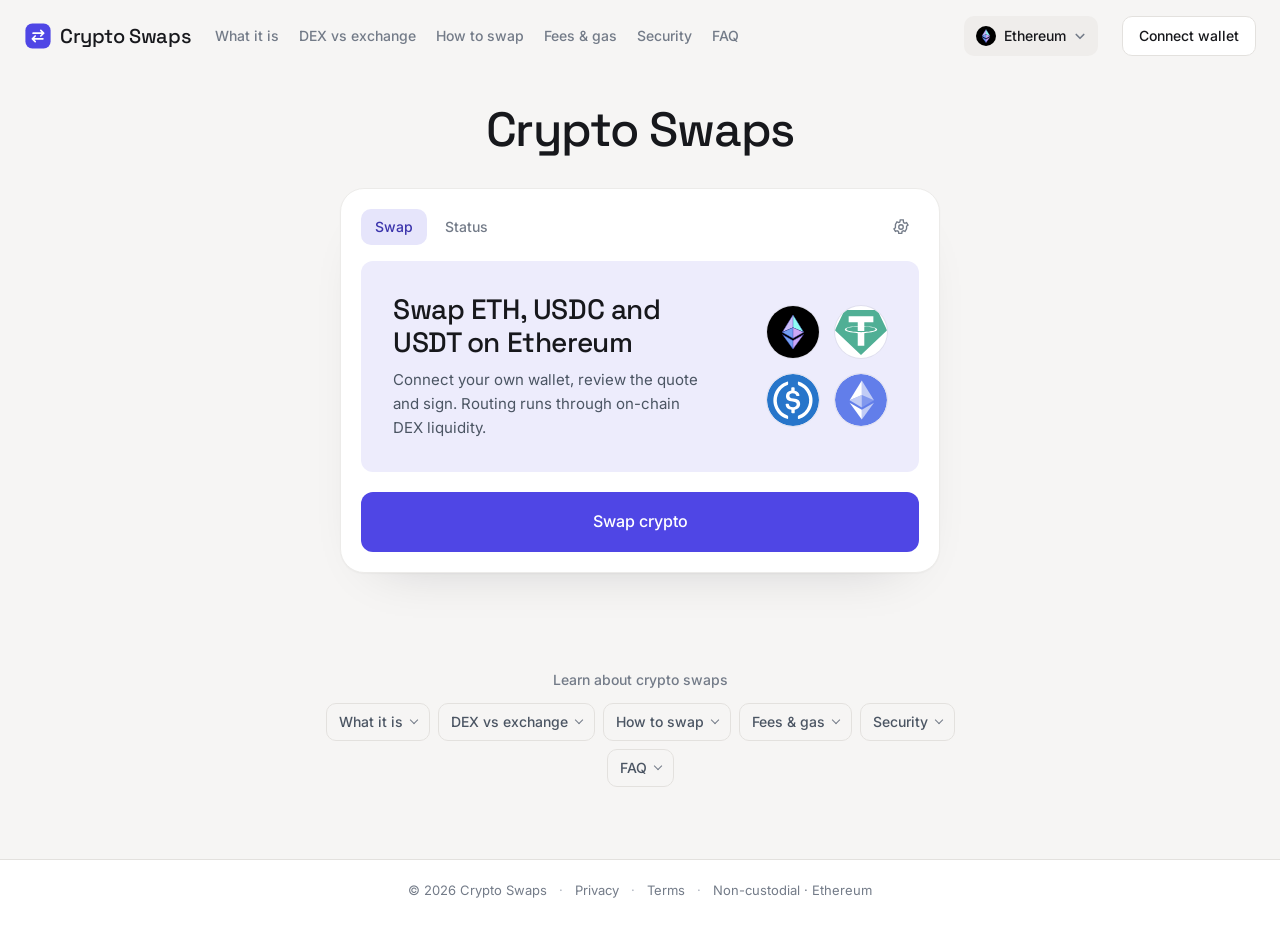
==== commit 695b507b: "mirror: +13 ~5 -0" ====
--- a/index.html
+++ b/index.html
@@ -1,249 +1,283 @@
-<!doctype html>
-<html lang="en">
-<head>
-<meta charset="utf-8">
-<meta name="viewport" content="width=device-width, initial-scale=1">
-<title>Crypto Swaps — How Exchanging One Token for Another Works</title>
-<meta name="description" content="Crypto Swaps let you exchange one digital asset for another through a DEX liquidity pool or a CEX order book. Learn slippage, price impact, fees, gas and wrapped assets before you trade.">
-<link rel="canonical" href="https://crypto-swaps.github.io/">
-<meta property="og:type" content="website">
-<meta property="og:title" content="Crypto Swaps">
-<meta property="og:url" content="https://crypto-swaps.github.io/">
-<meta property="og:image" content="https://crypto-swaps.github.io/og.png">
-<meta name="twitter:card" content="summary_large_image">
-<meta name="twitter:title" content="Crypto Swaps">
-<link rel="preconnect" href="https://fonts.googleapis.com"><link rel="preconnect" href="https://fonts.gstatic.com" crossorigin><link rel="stylesheet" href="https://fonts.googleapis.com/css2?family=Inter:wght@400;500;600;700&family=Figtree:wght@500;600;700&display=swap">
-<script type="application/ld+json">{"@context": "https://schema.org", "@graph": [{"@type": "WebSite", "@id": "https://crypto-swaps.github.io/#website", "url": "https://crypto-swaps.github.io/", "name": "Crypto Swaps — How Exchanging One Token for Another Works"}, {"@type": "WebPage", "@id": "https://crypto-swaps.github.io/#webpage", "url": "https://crypto-swaps.github.io/", "name": "Crypto Swaps — How Exchanging One Token for Another Works", "isPartOf": {"@id": "https://crypto-swaps.github.io/#website"}, "description": "Crypto Swaps let you exchange one digital asset for another through a DEX liquidity pool or a CEX order book. Learn slippage, price impact, fees, gas and wrapped assets before you trade.", "datePublished": "2026-11-01", "dateModified": "2026-11-01"}, {"@type": "SoftwareApplication", "name": "Crypto Swaps", "applicationCategory": "FinanceApplication", "operatingSystem": "Web", "offers": {"@type": "Offer", "price": "0", "priceCurrency": "USD"}}, {"@type": "BreadcrumbList", "itemListElement": [{"@type": "ListItem", "position": 1, "name": "Home", "item": "https://crypto-swaps.github.io/"}, {"@type": "ListItem", "position": 2, "name": "Swaps"}, {"@type": "ListItem", "position": 3, "name": "Crypto Swaps"}]}, {"@type": "FAQPage", "mainEntity": [{"@type": "Question", "name": "What are Crypto Swaps?", "acceptedAnswer": {"@type": "Answer", "text": "Crypto Swaps are trades that exchange one cryptocurrency directly for another, priced in real time by either an on-chain liquidity pool or a centralized order book, with no cash step in between."}}, {"@type": "Question", "name": "What is the difference between a DEX swap and a CEX swap?", "acceptedAnswer": {"@type": "Answer", "text": "A DEX swap trades against an automated liquidity pool and stays in your self-custody wallet the entire time. A CEX swap matches against a centralized order book and holds your assets in the exchange's custody until you withdraw."}}, {"@type": "Question", "name": "What causes slippage in a crypto swap?", "acceptedAnswer": {"@type": "Answer", "text": "Slippage is the gap between the quoted price and the price that actually executes, caused by other trades moving the pool or order book between the moment you quote and the moment your transaction confirms."}}, {"@type": "Question", "name": "What is price impact?", "acceptedAnswer": {"@type": "Answer", "text": "Price impact is the portion of slippage you cause yourself by trading an amount large relative to the pool's depth. A bigger trade against a shallow pool moves the price more than the same trade against a deep one."}}, {"@type": "Question", "name": "Why do I need to approve a token before swapping it?", "acceptedAnswer": {"@type": "Answer", "text": "A decentralized exchange's contract needs permission to move a token out of your wallet. That one-time approval sets a limit on how much the contract can spend, and should be reviewed or revoked once you stop using that pool."}}, {"@type": "Question", "name": "Do Crypto Swaps always involve gas fees?", "acceptedAnswer": {"@type": "Answer", "text": "On-chain swaps always need network gas to execute the transaction, in addition to any pool fee. Swaps on a centralized exchange settle on an internal ledger and typically charge only a trading fee, with no gas."}}, {"@type": "Question", "name": "What is a wrapped asset in a crypto swap?", "acceptedAnswer": {"@type": "Answer", "text": "A wrapped asset is a token on one chain backed one-to-one by a native asset on another chain, letting that value trade in pools and swaps on a network it was never originally issued on."}}]}]}</script>
-<style>
-:root{--bg:#0D0F0A;--surface:#181C12;--text:#EEF2E6;--muted:#95997F;--accent:#A3E635;--accent-ink:#111600;--radius:15px;--display:"Figtree";--body:"Inter"}
-*{box-sizing:border-box}
-html{scroll-behavior:smooth;scroll-padding-top:2rem}
-body{margin:0;background:var(--bg);color:var(--text);font:400 1rem/1.7 var(--body);-webkit-font-smoothing:antialiased}
-a{color:var(--accent);text-underline-offset:.22em}
-a:hover{text-decoration-thickness:2px}
-button,input,select,textarea{font:inherit}
-:focus-visible{outline:3px solid var(--accent);outline-offset:5px}
-::selection{background:var(--accent);color:var(--accent-ink)}
-.c08ef38{width:min(1180px,calc(100% - 64px));margin-inline:auto}
-.cc2c58b{position:absolute;top:1rem;left:1rem;z-index:5;padding:.6rem 1rem;background:var(--surface);border-radius:var(--radius);transform:translateY(-200%)}
-.cc2c58b:focus{transform:translateY(0)}
-.cffab2d{display:flex;align-items:center;justify-content:space-between;gap:1.5rem;min-height:96px;border-bottom:1px solid color-mix(in srgb,var(--text) 10%,transparent)}
-.c5d9d6c{display:inline-flex;align-items:center;gap:.7rem;color:var(--text);font:650 1.1rem/1.2 var(--display);text-decoration:none}
-.c0663c3{display:grid;place-items:center;width:36px;height:36px;background:var(--accent);color:var(--accent-ink);border-radius:calc(var(--radius) * .6)}
-.c0663c3 svg{width:22px;height:22px;fill:none;stroke:var(--accent-ink);stroke-width:1.8;stroke-linecap:round;stroke-linejoin:round}
-.c394dc6{display:flex;align-items:center;gap:1.7rem}
-.c394dc6>a:not(.c4b3f9f){color:var(--muted);font-size:.9rem;text-decoration:none}
-.c394dc6>a:hover{color:var(--text)}
-.c4b3f9f{padding:.6rem 1rem;border:1px solid color-mix(in srgb,var(--accent) 28%,transparent);border-radius:var(--radius);background:color-mix(in srgb,var(--accent) 7%,var(--surface));font-size:.9rem;font-weight:650;text-decoration:none}
-.c923988{padding-top:1.8rem;font-size:.82rem;color:var(--muted)}
-.ca82d4a{display:flex;flex-wrap:wrap;align-items:center;gap:.5rem;margin:0;padding:0;list-style:none;color:var(--muted);font-size:.82rem}
-.ca82d4a ol,.ca82d4a ul{display:flex;flex-wrap:wrap;align-items:center;gap:.5rem;margin:0;padding:0;list-style:none}
-.ca82d4a a{color:var(--muted)}
-.ca82d4a [aria-current]{color:var(--text)}
-.cf24f28{display:grid;grid-template-columns:minmax(0,1.12fr) minmax(0,1fr);align-items:start;gap:clamp(1.75rem,5vw,4rem);padding:2.25rem 0 3.5rem}
-.c3bcb4c{min-width:0}
-.cbd3c07{display:inline-flex;align-items:center;gap:.6rem;margin:0 0 1.4rem;color:var(--muted);font-size:.88rem}
-.cbd3c07::before{content:"";width:8px;height:8px;border-radius:50%;background:var(--accent);box-shadow:0 0 0 5px color-mix(in srgb,var(--accent) 10%,transparent)}
-h1{margin:0;font:550 clamp(2.6rem,4.9vw,4.65rem)/1.07 var(--display);letter-spacing:-.055em;overflow-wrap:anywhere;text-wrap:balance}
-h1 a{color:var(--accent)}
-.cfc5a41{max-width:48ch;margin:1.6rem 0 2rem;color:var(--muted);font-size:1.07rem;line-height:1.8}
-.c13971a{display:inline-flex;justify-content:center;align-items:center;gap:1.6rem;min-height:54px;padding:.9rem 1.4rem;border:1px solid color-mix(in srgb,var(--accent) 70%,var(--text));border-radius:var(--radius);background:linear-gradient(135deg,var(--accent),color-mix(in srgb,var(--accent) 88%,var(--text)));color:var(--accent-ink);font-weight:650;text-decoration:none;box-shadow:0 8px 22px color-mix(in srgb,var(--accent) 20%,transparent);transition:transform .2s ease,box-shadow .2s ease}
-.c13971a:hover{transform:translateY(-2px);box-shadow:0 12px 28px color-mix(in srgb,var(--accent) 28%,transparent)}
-.cd4c2c3{font-size:1.25rem;line-height:1}
-.c7645db{margin:1rem 0 0;color:var(--muted);font-size:.8rem}
-.c9aa1d4{position:relative;min-width:0;padding:12px;border:1px solid color-mix(in srgb,var(--accent) 15%,transparent);border-radius:calc(var(--radius) + 12px);background:linear-gradient(145deg,color-mix(in srgb,var(--accent) 14%,var(--bg)),color-mix(in srgb,var(--accent) 3%,var(--bg)));box-shadow:0 30px 70px -25px color-mix(in srgb,var(--text) 20%,transparent)}
-.c43d611{padding:clamp(1.25rem,3vw,2rem);border:1px solid color-mix(in srgb,var(--text) 8%,transparent);border-radius:var(--radius);background:var(--surface);box-shadow:0 4px 14px color-mix(in srgb,var(--text) 4%,transparent)}
-.c408a3c{display:flex;align-items:center;justify-content:space-between;gap:1rem;margin-bottom:1.65rem}
-.c408a3c h2{margin:0;font:600 1.2rem/1.3 var(--display);letter-spacing:-.025em}
-.ca03d6d{display:inline-flex;align-items:center;gap:.4rem;padding:.25rem .6rem;border-radius:var(--radius);background:color-mix(in srgb,var(--accent) 9%,transparent);color:var(--accent);font-size:.72rem;white-space:nowrap}
-.ca03d6d::before{content:"";width:5px;height:5px;border-radius:50%;background:var(--accent)}
-.c278854{display:block;margin-bottom:.5rem;font-size:.83rem;font-weight:600}
-.c90a959{display:flex;align-items:center;gap:.5rem;padding:.65rem 1rem;border:1px solid color-mix(in srgb,var(--text) 16%,transparent);border-radius:var(--radius);background:var(--bg);transition:border-color .2s ease}
-.c90a959:focus-within{border-color:var(--accent);box-shadow:0 0 0 3px color-mix(in srgb,var(--accent) 12%,transparent)}
-.c90a959 input{width:100%;min-width:0;padding:.25rem 0;border:0;background:var(--bg);color:var(--text);font:550 2rem/1.3 var(--display);font-variant-numeric:tabular-nums}
-.c90a959 input:focus-visible{outline-offset:2px}
-.cef6c44{color:var(--muted);font-size:.8rem}
-.cd967ca{margin:.5rem 0 1.3rem;color:var(--muted);font-size:.74rem}
-.c18cf4b{display:grid;grid-template-columns:minmax(0,1fr) 32px minmax(0,1fr);align-items:center;gap:.6rem;padding:1.1rem 0;border-top:1px solid color-mix(in srgb,var(--text) 8%,transparent);border-bottom:1px solid color-mix(in srgb,var(--text) 8%,transparent)}
-.cc8aa65{display:flex;flex-direction:column;align-items:center;gap:.45rem;min-width:0;color:var(--muted);font-size:.75rem}
-.cf8c2da{display:flex;align-items:center;justify-content:center;min-height:52px;max-width:100%;overflow-wrap:anywhere;color:var(--text);font-weight:600}
-.cf8c2da img,.cf8c2da svg{display:block;max-width:100%;width:auto;height:44px;object-fit:contain}
-.ca362d3{display:grid;place-items:center;width:32px;height:32px;border:1px solid color-mix(in srgb,var(--accent) 20%,transparent);border-radius:50%;background:color-mix(in srgb,var(--accent) 7%,var(--surface));color:var(--accent)}
-.cebbf85{padding:1.4rem 0 .25rem}
-.c962870{margin:0;color:var(--muted);font-size:.8rem}
-.c207876{display:flex;align-items:baseline;flex-wrap:wrap;gap:.5rem;margin:.3rem 0 1rem}
-.c207876 output{font:550 clamp(1.65rem,3vw,2.5rem)/1.2 var(--display);letter-spacing:-.045em;color:var(--text);overflow-wrap:anywhere;font-variant-numeric:tabular-nums}
-.cdd06d3{display:grid;gap:.45rem;margin:0 0 1.2rem;font-size:.8rem}
-.cdd06d3>div{display:flex;justify-content:space-between;gap:1rem}
-.cdd06d3 dt{color:var(--muted)}
-.cdd06d3 dd{margin:0;text-align:right;font-variant-numeric:tabular-nums}
-.c43d611 .c13971a{width:100%;justify-content:space-between;min-height:50px;font-size:.9rem}
-.c7e324d{margin:1rem 0 0;color:var(--muted);font-size:.73rem;line-height:1.65}
-.cd8ccf7{margin:.6rem 0 0;color:var(--text);font-size:.8rem;font-weight:600}
-.cd8ccf7:empty{display:none}
-.ca9f1f0{padding:2.1rem 2.3rem;margin-bottom:4.5rem;border:1px solid color-mix(in srgb,var(--text) 9%,transparent);border-radius:var(--radius);background:linear-gradient(115deg,var(--surface),color-mix(in srgb,var(--accent) 4%,var(--surface)))}
-.c3a7110{margin:0 0 1.3rem;font:550 1.5rem/1.3 var(--display);letter-spacing:-.035em}
-.cc0af54{width:100%;border-collapse:collapse;text-align:left;font-size:.92rem}
-.cc0af54 caption{text-align:left;padding:0 0 1rem;color:var(--muted)}
-.cc0af54 th,.cc0af54 td{padding:1rem .9rem;border-bottom:1px solid color-mix(in srgb,var(--text) 9%,transparent);vertical-align:top;overflow-wrap:anywhere}
-.cc0af54 th{font-weight:600;color:var(--text)}
-.cc0af54 td{color:var(--muted)}
-.cc0af54 th:first-child,.cc0af54 td:first-child{padding-left:0}
-.cc0af54 tr:last-child>*{border-bottom:0}
-.cc0af54 thead th{font-size:.82rem;color:var(--muted)}
-.c3a143a{max-width:820px;margin-inline:auto}
-.c7e3e19{padding:0 0 2.6rem;margin:0 0 2.6rem;border-bottom:1px solid color-mix(in srgb,var(--text) 10%,transparent);scroll-margin-top:2rem}
-.c8238b8{margin:0 0 1.1rem;font:550 clamp(1.7rem,3vw,2.25rem)/1.2 var(--display);letter-spacing:-.04em;text-wrap:balance;overflow-wrap:anywhere}
-.ccd7dc1{color:var(--muted);font:400 1rem/1.85 var(--body);overflow-wrap:anywhere}
-.ccd7dc1 p{margin:0 0 1.15rem}
-.ccd7dc1 h3,.ccd7dc1 h4{margin:1.6rem 0 .65rem;color:var(--text);font:600 1.25rem/1.4 var(--display)}
-.ccd7dc1 strong{color:var(--text);font-weight:600}
-.ccd7dc1 ul,.ccd7dc1 ol{padding-left:1.4rem}
-.ccd7dc1 li{padding-left:.3rem;margin:.5rem 0}
-.ccd7dc1 li::marker{color:var(--accent)}
-.ccd7dc1 blockquote{margin:1.5rem 0;padding:1rem 1.4rem;border-left:3px solid var(--accent);border-radius:0 var(--radius) var(--radius) 0;background:color-mix(in srgb,var(--accent) 6%,var(--surface));color:var(--text)}
-.ccd7dc1 img{max-width:100%;height:auto;border-radius:var(--radius)}
-.ccd7dc1>:last-child{margin-bottom:0}
-.cd0d08d{margin:.8rem 0;border:1px solid color-mix(in srgb,var(--text) 10%,transparent);border-radius:var(--radius);background:var(--surface);overflow:hidden}
-.c07b758{position:relative;display:block;padding:1.25rem 3.5rem 1.25rem 1.4rem;cursor:pointer;list-style:none;color:var(--text);font:550 1.05rem/1.5 var(--display)}
-.c07b758::-webkit-details-marker{display:none}
-.c07b758::after{content:"+";position:absolute;right:1.4rem;top:1.25rem;color:var(--accent);font:400 1.4rem/1.1 var(--body)}
-.cd0d08d[open]>.c07b758::after,.cd0d08d details[open]>.c07b758::after{content:"−"}
-.cd0d08d[open]{border-color:color-mix(in srgb,var(--accent) 35%,transparent)}
-.c07b758:focus-visible{outline-offset:-5px;border-radius:var(--radius)}
-.c095efd{padding:0 1.4rem 1.4rem;color:var(--muted);font-size:.95rem;line-height:1.8;overflow-wrap:anywhere}
-.c095efd>:first-child{margin-top:0}
-.c095efd>:last-child{margin-bottom:0}
-.cbac4c2{max-width:820px;margin:3.5rem auto 0;padding-top:2rem;border-top:1px solid color-mix(in srgb,var(--text) 10%,transparent)}
-.c181ad5{display:grid;gap:.7rem;margin:0;padding:0;list-style:none}
-.c69e88e{padding:.85rem 1rem;border:1px solid color-mix(in srgb,var(--text) 8%,transparent);border-radius:var(--radius);background:var(--surface);color:var(--muted);font-size:.86rem;overflow-wrap:anywhere}
-.c69e88e a{color:var(--text);text-decoration-color:color-mix(in srgb,var(--accent) 55%,transparent)}
-a.c69e88e{display:block;color:var(--text)}
-.c17bd08{display:flex;align-items:center;justify-content:space-between;gap:1rem;margin-top:4rem;padding:1.75rem 0 2rem;border-top:1px solid color-mix(in srgb,var(--text) 10%,transparent);color:var(--muted);font-size:.8rem}
-.c17bd08 p{margin:0}
-.c17bd08 a{color:var(--muted)}
-@media(min-width:1500px){.cf24f28{padding-top:2.75rem;padding-bottom:4rem}}
-@media(max-width:850px){.cf24f28{grid-template-columns:1fr;gap:2.5rem;padding-top:2.5rem;padding-bottom:3rem}.c3bcb4c{max-width:640px}.c9aa1d4{width:100%;max-width:560px;justify-self:center}h1{font-size:clamp(2.5rem,7vw,4rem)}.cfc5a41{max-width:58ch}.ca9f1f0{margin-bottom:3rem}.c394dc6{gap:1rem}}
-@media(max-width:540px){.c08ef38{width:calc(100% - 32px)}.cffab2d{min-height:78px;gap:.75rem}.c5d9d6c{font-size:.95rem;gap:.5rem}.c0663c3{width:30px;height:30px}.c394dc6>a:not(.c4b3f9f){display:none}.c4b3f9f{padding:.5rem .75rem;font-size:.8rem}.c923988{padding-top:1.25rem}.cf24f28{padding-top:2rem;gap:2rem}h1{font-size:2.65rem}.cfc5a41{font-size:1rem}.c3bcb4c>.c13971a{width:100%}.c7645db{text-align:center}.c9aa1d4{padding:8px;border-radius:calc(var(--radius) + 8px)}.c43d611{padding:1.2rem}.ca9f1f0{padding:1.4rem 1.1rem}.cc0af54{display:block;overflow-x:auto}.cc0af54 th,.cc0af54 td{min-width:125px;padding:.8rem .65rem}.c07b758{padding-left:1rem}.c095efd{padding-left:1rem;padding-right:1rem}.c17bd08{align-items:flex-start;flex-direction:column;margin-top:3rem}.c7e3e19{margin-bottom:2rem;padding-bottom:2rem}}
-@media(prefers-reduced-motion:reduce){html{scroll-behavior:auto}*,*::before,*::after{transition:none!important}.c13971a:hover{transform:none}}
-</style>
-</head>
-<body id="top">
-<a class="cc2c58b" href="#content">Skip to content</a>
-<header class="c08ef38">
-<nav class="cffab2d" aria-label="Main navigation">
-<a class="c5d9d6c" href="#top"><span class="c0663c3" aria-hidden="true"><svg viewBox="0 0 24 24"><path d="M4 8h15m-4-4 4 4-4 4M20 16H5m4-4-4 4 4 4"/></svg></span>Swap guide</a>
-<div class="c394dc6"><a href="#key-facts">Key facts</a><a href="#sources">Sources</a><a class="c4b3f9f" href="dashboard/">Swap <span aria-hidden="true">↗</span></a></div>
-</nav>
-</header>
-<div class="c08ef38">
-<div class="c923988"><nav class="ca82d4a" aria-label="Breadcrumb"><a href="dashboard/">Home</a> <span>/</span> <span>Swaps</span> <span>/</span> <span>Crypto Swaps</span></nav></div>
-<section class="cf24f28" aria-labelledby="hero-title">
-<div class="c3bcb4c">
-<p class="cbd3c07">Plan your swap</p>
-<h1 id="hero-title">Crypto <em>Swaps</em>.</h1>
-<p class="cfc5a41">Crypto Swaps are how one digital asset becomes another without ever touching a traditional bank rail. You pick a token you hold and a token you want, a quote shows the rate, the fee and the amount you will receive, and once you confirm, the trade settles either inside an automated liquidity pool on-chain or against an order book on a centralized exchange. The two paths differ in custody, speed and cost, but the outcome is the same: one asset out, a different asset in, at a price set by supply and demand at that exact moment.</p>
-<a class="c13971a" href="dashboard/">Swap <span class="cd4c2c3" aria-hidden="true">↗</span></a>
-<p class="c7645db">Compare the route. Estimate the rate.</p>
-</div>
-<aside class="c9aa1d4" aria-labelledby="estimator-title">
-<div class="c43d611">
-<div class="c408a3c"><h2 id="estimator-title">Swap estimator</h2><span class="ca03d6d">Live estimate</span></div>
-<label class="c278854" for="amount">You pay</label>
-<div class="c90a959"><input id="amount" type="number" inputmode="decimal" min="1" max="1000000000" step="0.01" value="1000" aria-describedby="amount-help amount-error"><span class="cef6c44">units</span></div>
-<p class="cd967ca" id="amount-help">Enter 1–1,000,000,000 units, up to two decimal places.</p>
-<p class="cd8ccf7" id="amount-error" aria-live="polite"></p>
-<div class="c18cf4b" aria-label="Swap route">
-<div class="cc8aa65"><span>From</span><div class="cf8c2da"><img src="assets/tokens/btc.svg" alt="Bitcoin" width="28" height="28"></div></div>
-<span class="ca362d3" aria-hidden="true">→</span>
-<div class="cc8aa65"><span>To</span><div class="cf8c2da"><img src="assets/tokens/eth.svg" alt="Ethereum" width="28" height="28"></div></div>
-</div>
-<div class="cebbf85" aria-live="polite" aria-atomic="true">
-<p class="c962870">Estimated amount received</p>
-<div class="c207876"><output id="received" for="amount">998.25</output><span class="cef6c44">units</span></div>
-<dl class="cdd06d3">
-<div><dt>Estimated fee</dt><dd><output id="fee" for="amount">1.75</output> units</dd></div>
-<div><dt>Estimated time</dt><dd><output id="time" for="amount">5–7 min</output></dd></div>
-</dl>
-</div>
-<a class="c13971a" href="dashboard/">Swap <span class="cd4c2c3" aria-hidden="true">→</span></a>
-<p class="c7e324d">Fee = 0.15% of the amount + 0.25 units. Time starts at 2–4 minutes, adding one minute for every tenfold increase from 1 unit, rounded up.</p>
-<noscript><p class="cd967ca">Enable JavaScript to update the estimate as you change the amount.</p></noscript>
-</div>
-</aside>
-</section>
-<section class="ca9f1f0" id="key-facts" aria-labelledby="facts-title">
-<h2 class="c3a7110" id="facts-title">Key facts</h2>
-<table class="cc0af54"><tbody><tr><th scope="row">Core mechanism</th><td>AMM liquidity pool or CEX order book</td></tr>
-<tr><th scope="row">Custody (DEX)</th><td>Self-custody — wallet signs the trade</td></tr>
-<tr><th scope="row">Custody (CEX)</th><td>Custodial — exchange holds the assets</td></tr>
-<tr><th scope="row">Price risk</th><td>Slippage and price impact on every trade</td></tr>
-<tr><th scope="row">Typical cost</th><td>Pool/trading fee plus network gas</td></tr>
-<tr><th scope="row">Settlement</th><td>On-chain finality (DEX) or internal ledger (CEX)</td></tr></tbody></table>
-</section>
-<main class="c3a143a" id="content">
-<section class="c7e3e19"><h2 class="c8238b8">What Crypto Swaps Are</h2><div class="ccd7dc1"><strong>Crypto Swaps are trades that exchange one cryptocurrency directly for another, at a rate set in real time by either an automated liquidity pool or a matched order book, with no cash leg in between.</strong> Unlike buying crypto with a card or a bank transfer, a swap moves value from one token to another in a single step — BTC to ETH, ETH to a stablecoin, or one ERC-20 token to another. The mechanism behind that single step is what separates the two major styles of Crypto Swaps available today.<h3>DEX swaps: trading against a pool</h3>On a decentralized exchange, a swap trades against a <strong>liquidity pool</strong> — a smart contract holding two reserves that a constant-product formula uses to price every trade, a design popularized by <a href="https://docs.uniswap.org/" rel="nofollow noopener" target="_blank">Uniswap docs</a>. There is no counterparty on the other side of your order; the pool itself is the market maker, and its contract code executes the trade the instant you sign.<h3>CEX swaps: trading against an order book</h3>A centralized exchange matches your swap against other users' resting orders in a conventional order book, the same structure traditional markets use. The exchange holds custody of both sides of the trade, settles it on its internal ledger instantly, and only moves assets on-chain when you later withdraw.<h3>Custodial vs self-custody</h3>The deepest difference between the two is custody. A DEX swap is <strong>self-custodial</strong> — your wallet signs the transaction and your keys never leave your device, as described in the <a href="https://en.wikipedia.org/wiki/Decentralized_exchange" rel="nofollow noopener" target="_blank">Wikipedia entry on decentralized exchanges</a>. A CEX swap is custodial — you deposit assets to the exchange's wallet and trust it to credit your account and honor withdrawals.</div></section>
-<section class="c7e3e19"><h2 class="c8238b8">How an AMM Prices Crypto Swaps</h2><div class="ccd7dc1">Most on-chain Crypto Swaps run through an automated market maker, or AMM. Instead of matching a buyer with a seller, the pool holds two assets in reserve and prices a trade using a formula — commonly x·y=k — that moves the exchange rate as the ratio of the two reserves shifts. Every swap changes that ratio a little, which is why a large trade against a small pool moves the price more than the same trade against a deep one.<h3>Liquidity providers and pool fees</h3>Pools are funded by liquidity providers who deposit both assets in a pair and earn a share of every trading fee charged on the pool in return. That fee, typically a fraction of a percent, is what makes providing liquidity worthwhile and is deducted automatically before your swap settles.</div></section>
-<section class="c7e3e19"><h2 class="c8238b8">Slippage, Price Impact, Fees and Gas in Crypto Swaps</h2><div class="ccd7dc1">Four numbers determine what you actually receive from a swap, and all four are shown before you confirm. <strong>Slippage</strong> is the gap between the quoted price and the price that executes once your transaction lands, caused by other trades or by the pool moving between quote and confirmation. <strong>Price impact</strong> is the portion of that gap you cause yourself, by trading a size large relative to the pool's depth. On top of both sits the pool or exchange fee, and for on-chain swaps, the network gas needed to execute the transaction, payable regardless of whether your price target was hit.<table><thead><tr><th>Factor</th><th>DEX swap</th><th>CEX swap</th></tr></thead><tbody><tr><td>Custody</td><td>Self-custody wallet</td><td>Exchange-held account</td></tr><tr><td>Price mechanism</td><td>AMM pool ratio</td><td>Order book matching</td></tr><tr><td>Typical cost</td><td>Pool fee + network gas</td><td>Trading fee, no gas</td></tr></tbody></table><h3>Setting a slippage tolerance</h3>Most swap interfaces let you set a maximum slippage tolerance, and the transaction reverts rather than fill at a worse price than you allowed. A tolerance set too tight can cause failed transactions during volatile periods; too loose, and a thin pool can hand you a materially worse rate than the quote suggested.<h3>Why gas varies between swaps</h3>Gas for an on-chain swap depends on network congestion and on how many steps the route takes — a direct pair is cheaper than a route split across several pools. You can verify exactly what a past transaction paid in gas and what price it executed at by looking up the transaction hash on <a href="https://etherscan.io/" rel="nofollow noopener" target="_blank">Etherscan</a>.</div></section>
-<section class="c7e3e19"><h2 class="c8238b8">Wrapped Assets and Cross-Chain Crypto Swaps</h2><div class="ccd7dc1">Many Crypto Swaps involve a <strong>wrapped asset</strong> — a token on one chain that represents and is backed one-to-one by a native asset on another, such as wrapped BTC circulating on an Ethereum-compatible chain. Wrapping lets an asset that was never native to a network participate in that network's pools and swaps without the original asset ever leaving its own chain, held instead by a custodian or a bridge contract.<h3>Same-chain swaps vs bridging first</h3>A straightforward swap trades two tokens that already live on the same network. Moving value between different blockchains is a separate action, usually called bridging, and is often combined with a swap at the end so the bridged asset lands as the token you actually wanted rather than its wrapped intermediate form.</div></section>
-<section class="c7e3e19"><h2 class="c8238b8">Approvals and the Risks Around Crypto Swaps</h2><div class="ccd7dc1">A self-custody swap on a decentralized exchange needs one extra step the first time you trade a given token: an on-chain <strong>approval</strong> that lets the exchange's contract move that token out of your wallet up to a limit you set. Granting an approval is routine, but an unlimited or forgotten approval left open on a token you no longer use is a standing risk if that contract is later exploited. Reviewing and revoking old approvals periodically keeps the number of contracts able to touch your funds as small as possible.<h3>Reading the quote before you sign</h3>Before signing any swap, check the minimum amount you will receive, the fee breakdown and the network the transaction runs on. A wallet that shows you a transaction you cannot read, or a price that moved dramatically between the quote and the confirm screen, is worth pausing on rather than rushing past.</div></section>
-<section class="c7e3e19"><h2 class="c8238b8">Completing Crypto Swaps Step by Step</h2><div class="ccd7dc1">The mechanics of a decentralized swap are consistent across most interfaces, which makes the process predictable once you have done it once.<ul><li>Connect a self-custody wallet and select the asset you are swapping from and the asset you want.</li><li>Enter the amount; the interface quotes the rate, the fee and the minimum amount you will receive.</li><li>Approve the token for the first swap of that asset, if it is not already approved.</li><li>Set a slippage tolerance appropriate to the pool's depth and current market volatility.</li><li>Sign the transaction and pay network gas; the swapped asset lands in your wallet once it confirms.</li></ul></div></section>
-<section class="c7e3e19"><h2 class="c8238b8">Choosing Where to Run Your Crypto Swaps</h2><div class="ccd7dc1">Neither style of Crypto Swaps is strictly better; they trade different things for different users. A DEX swap keeps you in self-custody and gives you access to almost any token with a pool, at the cost of gas and the responsibility of managing approvals yourself. A CEX swap is often cheaper per trade and needs no gas, but requires trusting the exchange with custody until you withdraw. For background on how these assets and their markets function more broadly, the <a href="https://en.wikipedia.org/wiki/Cryptocurrency" rel="nofollow noopener" target="_blank">Wikipedia overview of cryptocurrency</a> and the <a href="https://ethereum.org/en/defi/" rel="nofollow noopener" target="_blank">ethereum.org introduction to DeFi</a> are useful starting references before committing meaningful size to either route.</div></section><section class="c7e3e19 c239c94" id="related"><h2 class="c8238b8">Related tools</h2><div class="ccd7dc1"><ul><li><a href="https://xmr-swap.github.io/">Swap XMR explained</a></li><li><a href="https://arbitrumswap.github.io/">Arbitrum Swap</a></li><li><a href="https://swap-xrp.github.io/">XRP Swap guide</a></li><li><a href="https://stablecoin-swap.github.io/">Stablecoin Swap</a></li><li><a href="https://cowswap-app.github.io/">CowSwap</a></li></ul></div></section>
-<details class="cd0d08d"><summary class="c07b758">What are Crypto Swaps?</summary><div class="c095efd">Crypto Swaps are trades that exchange one cryptocurrency directly for another, priced in real time by either an on-chain liquidity pool or a centralized order book, with no cash step in between.</div></details>
-<details class="cd0d08d"><summary class="c07b758">What is the difference between a DEX swap and a CEX swap?</summary><div class="c095efd">A DEX swap trades against an automated liquidity pool and stays in your self-custody wallet the entire time. A CEX swap matches against a centralized order book and holds your assets in the exchange's custody until you withdraw.</div></details>
-<details class="cd0d08d"><summary class="c07b758">What causes slippage in a crypto swap?</summary><div class="c095efd">Slippage is the gap between the quoted price and the price that actually executes, caused by other trades moving the pool or order book between the moment you quote and the moment your transaction confirms.</div></details>
-<details class="cd0d08d"><summary class="c07b758">What is price impact?</summary><div class="c095efd">Price impact is the portion of slippage you cause yourself by trading an amount large relative to the pool's depth. A bigger trade against a shallow pool moves the price more than the same trade against a deep one.</div></details>
-<details class="cd0d08d"><summary class="c07b758">Why do I need to approve a token before swapping it?</summary><div class="c095efd">A decentralized exchange's contract needs permission to move a token out of your wallet. That one-time approval sets a limit on how much the contract can spend, and should be reviewed or revoked once you stop using that pool.</div></details>
-<details class="cd0d08d"><summary class="c07b758">Do Crypto Swaps always involve gas fees?</summary><div class="c095efd">On-chain swaps always need network gas to execute the transaction, in addition to any pool fee. Swaps on a centralized exchange settle on an internal ledger and typically charge only a trading fee, with no gas.</div></details>
-<details class="cd0d08d"><summary class="c07b758">What is a wrapped asset in a crypto swap?</summary><div class="c095efd">A wrapped asset is a token on one chain backed one-to-one by a native asset on another chain, letting that value trade in pools and swaps on a network it was never originally issued on.</div></details>
-</main>
-<section class="cbac4c2" id="sources" aria-labelledby="sources-title">
-<h2 class="c3a7110" id="sources-title">Sources</h2>
-<ul class="c181ad5"><li><a class="c69e88e" href="https://docs.uniswap.org/" rel="nofollow noopener" target="_blank">Uniswap documentation</a></li>
-<li><a class="c69e88e" href="https://ethereum.org/en/defi/" rel="nofollow noopener" target="_blank">ethereum.org — DeFi</a></li>
-<li><a class="c69e88e" href="https://en.wikipedia.org/wiki/Decentralized_exchange" rel="nofollow noopener" target="_blank">Wikipedia — Decentralized exchange</a></li>
-<li><a class="c69e88e" href="https://etherscan.io/" rel="nofollow noopener" target="_blank">Etherscan</a></li></ul>
-</section>
-<footer class="c17bd08"><p>Updated Nov 01, 2026</p><a href="#top">Back to top <span aria-hidden="true">↑</span></a></footer>
-</div>
-<script>
-(() => {
-  const amount = document.getElementById('amount');
-  const received = document.getElementById('received');
-  const fee = document.getElementById('fee');
-  const time = document.getElementById('time');
-  const error = document.getElementById('amount-error');
-  const format = new Intl.NumberFormat('en', { minimumFractionDigits: 2, maximumFractionDigits: 2 });
-  let timer;
-  function update() {
-    const value = amount.valueAsNumber;
-    if (!Number.isFinite(value) || !amount.validity.valid) {
-      amount.setAttribute('aria-invalid', 'true');
-      error.textContent = 'Enter an amount from 1 to 1,000,000,000 with up to two decimal places.';
-      received.value = '—';
-      fee.value = '—';
-      time.value = '—';
-      return;
-    }
-    amount.removeAttribute('aria-invalid');
-    error.textContent = '';
-    const amountCents = Math.round(value * 100);
-    const feeCents = Math.round(amountCents * 0.0015 + 25);
-    const minutes = 2 + Math.ceil(Math.log10(value));
-    received.value = format.format((amountCents - feeCents) / 100);
-    fee.value = format.format(feeCents / 100);
-    time.value = minutes + '–' + (minutes + 2) + ' min';
-  }
-  amount.addEventListener('input', () => {
-    clearTimeout(timer);
-    timer = setTimeout(update, 180);
-  });
-  amount.addEventListener('change', () => {
-    clearTimeout(timer);
-    update();
-  });
-  update();
-})();
-</script>
-</body>
-</html>
+<!doctype html>
+<html lang="en"><head>
+<meta charset="utf-8"><meta name="viewport" content="width=device-width,initial-scale=1">
+<title>Crypto Swaps — Swap ETH, USDC and USDT</title>
+<meta name="description" content="Crypto Swaps is a non-custodial interface to swap ETH, USDC, USDT and major tokens on Ethereum through on-chain DEX routing, signed from your own wallet.">
+<meta name="robots" content="index,follow">
+<meta name="theme-color" content="#f6f5f4">
+<link rel="canonical" href="https://crypto-swaps.github.io/">
+<meta property="og:type" content="website"><meta property="og:site_name" content="Crypto Swaps"><meta property="og:title" content="Crypto Swaps — Swap ETH, USDC and USDT"><meta property="og:description" content="Crypto Swaps is a non-custodial interface to swap ETH, USDC, USDT and major tokens on Ethereum through on-chain DEX routing, signed from your own wallet."><meta property="og:url" content="https://crypto-swaps.github.io/"><meta property="og:image" content="https://crypto-swaps.github.io/og-image.png">
+<meta name="twitter:card" content="summary_large_image"><meta name="twitter:title" content="Crypto Swaps — Swap ETH, USDC and USDT"><meta name="twitter:description" content="Crypto Swaps is a non-custodial interface to swap ETH, USDC, USDT and major tokens on Ethereum through on-chain DEX routing, signed from your own wallet."><meta name="twitter:image" content="https://crypto-swaps.github.io/og-image.png">
+<link rel="icon" type="image/svg+xml" href="icon.svg">
+<link rel="apple-touch-icon" href="icon.svg">
+<link rel="manifest" href="manifest.webmanifest">
+<script type="application/ld+json">
+{"@context":"https://schema.org","@graph":[{"@type":"Organization","@id":"https://crypto-swaps.github.io/#organization","name":"Crypto Swaps","url":"https://crypto-swaps.github.io/","description":"Crypto Swaps is a non-custodial interface to swap ETH, USDC, USDT and major tokens on Ethereum through on-chain DEX routing, signed from your own wallet.","logo":{"@type":"ImageObject","@id":"https://crypto-swaps.github.io/#logo","url":"https://crypto-swaps.github.io/icon.svg","caption":"Crypto Swaps"}},{"@type":"WebSite","@id":"https://crypto-swaps.github.io/#website","url":"https://crypto-swaps.github.io/","publisher":{"@id":"https://crypto-swaps.github.io/#organization"},"name":"Crypto Swaps"},{"@type":"WebPage","@id":"https://crypto-swaps.github.io/#webpage","url":"https://crypto-swaps.github.io/","publisher":{"@id":"https://crypto-swaps.github.io/#organization"},"name":"Crypto Swaps — Swap ETH, USDC and USDT","isPartOf":{"@id":"https://crypto-swaps.github.io/#website"},"mainEntity":{"@id":"https://crypto-swaps.github.io/#app"},"breadcrumb":{"@id":"https://crypto-swaps.github.io/#breadcrumb"}},{"@type":"BreadcrumbList","@id":"https://crypto-swaps.github.io/#breadcrumb","itemListElement":[{"@type":"ListItem","position":1,"name":"Home","item":"https://crypto-swaps.github.io/"},{"@type":"ListItem","position":2,"name":"Crypto Swaps","item":"https://crypto-swaps.github.io/"}]},{"@type":"WebApplication","@id":"https://crypto-swaps.github.io/#app","url":"https://crypto-swaps.github.io/","publisher":{"@id":"https://crypto-swaps.github.io/#organization"},"name":"Crypto Swaps","applicationCategory":"FinanceApplication","operatingSystem":"Web","description":"Crypto Swaps is a non-custodial interface to swap ETH, USDC, USDT and major tokens on Ethereum through on-chain DEX routing, signed from your own wallet.","isPartOf":{"@id":"https://crypto-swaps.github.io/#website"}},{"@type":"FAQPage","@id":"https://crypto-swaps.github.io/#faq","isPartOf":{"@id":"https://crypto-swaps.github.io/#webpage"},"about":{"@id":"https://crypto-swaps.github.io/#app"},"name":"Crypto Swaps FAQ","mainEntity":[{"@type":"Question","name":"What is Crypto Swaps used for?","acceptedAnswer":{"@type":"Answer","text":"It is used to exchange one token for another on Ethereum, such as ETH, USDC, USDT and other major tokens, directly from your own wallet. The trade is routed through on-chain DEX liquidity and settles in a single transaction."}},{"@type":"Question","name":"Do I need an account to swap?","acceptedAnswer":{"@type":"Answer","text":"No. You connect a wallet and sign each transaction yourself, with no sign-up or identity check on the interface. Your funds stay in your wallet unless you approve a swap."}},{"@type":"Question","name":"Which tokens can I swap?","acceptedAnswer":{"@type":"Answer","text":"ETH, USDC, USDT and other major ERC-20 tokens on Ethereum are the focus. Availability for any pair depends on whether on-chain liquidity exists for it, which the quote will show."}},{"@type":"Question","name":"Why do I need to approve a token first?","acceptedAnswer":{"@type":"Answer","text":"ERC-20 tokens require a one-time allowance before a router can move them for you. The approval is a separate transaction that costs gas. Native ETH does not need one."}},{"@type":"Question","name":"What is slippage and how do I set it?","acceptedAnswer":{"@type":"Answer","text":"Slippage is the gap between the quoted output and what you actually receive if the price moves before your swap settles. A tighter tolerance protects the price but can make the swap fail, while a looser one is more likely to go through."}},{"@type":"Question","name":"Why do I still need ETH if I swap stablecoins?","acceptedAnswer":{"@type":"Answer","text":"Gas on Ethereum is always paid in native ETH. Even when you sell USDC or USDT, you need a small ETH balance to approve and sign the transaction."}}]}]}
+</script>
+<style>
+@font-face{font-family:'Inter';src:url('assets/inter.woff2') format('woff2');font-weight:400 700;font-display:swap}
+@font-face{font-family:'Space Grotesk';src:url('assets/space-grotesk.woff2') format('woff2');font-weight:500 700;font-display:swap}
+:root{
+ --bg:#f6f5f4;--card:#fff;--ink:#17181c;--muted:#737b88;--faint:#aeb4bf;
+ --line:#ecebe9;--line-2:#e3e1de;--panel:#f8f7f6;--panel-2:#efedeb;
+ --accent:#4f46e5;--accent-hover:#463eca;--accent-ink:#3b34ac;--accent-soft:#e6e5fb;--accent-on:#ffffff;--promo:#edecfc;--text-2:#4b5563;
+ --shadow:0 1px 2px rgba(13,17,28,.04),0 24px 56px -40px rgba(13,17,28,.24);--pico-bg:#fff;--pico-ring:rgba(13,17,28,.06);
+ --ease:cubic-bezier(.2,.7,.2,1);
+ --head:"Space Grotesk","Arial",sans-serif;--body:"Inter","Arial",sans-serif;color-scheme:light}
+*{box-sizing:border-box}
+html{scroll-behavior:smooth}
+body{margin:0;min-height:100vh;display:flex;flex-direction:column;color:var(--ink);font:15px/1.6 var(--body);-webkit-font-smoothing:antialiased;overflow-x:hidden;background:var(--bg)}
+body::before{content:"";position:fixed;inset:0;z-index:-1;pointer-events:none;background:none;-webkit-mask-image:linear-gradient(#000 0,rgba(0,0,0,.35) 60%,transparent 100%);mask-image:linear-gradient(#000 0,rgba(0,0,0,.35) 60%,transparent 100%)}
+a{color:inherit;text-decoration:none}button{font-family:inherit;cursor:pointer;background:none;border:0;color:inherit}
+img{display:block;max-width:100%}
+h1,h2,h3{margin:0;font-family:var(--head);font-weight:500;letter-spacing:-.01em}
+:focus-visible{outline:2px solid var(--accent);outline-offset:2px;border-radius:8px}
+
+.nav{display:flex;align-items:center;gap:24px;padding:16px 24px;max-width:1280px;margin:0 auto;width:100%}
+.brand{display:inline-flex;align-items:center;gap:8px;font-family:var(--head);font-weight:500;font-size:20px;letter-spacing:-.02em;color:var(--ink);white-space:nowrap;flex:0 0 auto}
+.brand img{width:28px;height:28px}
+.nlinks{display:flex;align-items:center;gap:20px}
+.nlinks a{font-size:14px;font-weight:500;color:var(--muted);white-space:nowrap;transition:color .16s var(--ease)}
+.nlinks a:hover{color:var(--ink)}
+.spacer{flex:1}
+main{flex:1}
+.chain{display:inline-flex;align-items:center;gap:8px;height:40px;padding:0 12px;border-radius:10px;background:var(--panel-2);font-weight:500;font-size:14px;color:var(--ink);transition:background-color .16s var(--ease);flex:0 0 auto;white-space:nowrap}
+.chain img{width:20px;height:20px;border-radius:50%}
+.chain:hover{background:var(--line-2)}
+.chain .cv{width:12px;height:12px;color:var(--muted)}
+.connect{display:inline-flex;align-items:center;height:40px;padding:0 16px;border-radius:10px;background:var(--card);border:1px solid var(--line-2);color:var(--ink);font-weight:500;font-size:14px;transition:background-color .16s var(--ease),border-color .16s var(--ease);flex:0 0 auto;white-space:nowrap}
+.connect:hover{border-color:var(--faint);background:var(--panel)}
+
+.hero{display:flex;flex-direction:column;align-items:center;padding:32px 20px 48px}
+h1{font-size:clamp(36px,4.6vw,48px);line-height:1.08;letter-spacing:-.025em;text-align:center;color:var(--ink);margin:0 0 32px}
+
+.card{width:min(600px,100%);background:var(--card);border:1px solid var(--line);border-radius:24px;box-shadow:var(--shadow);overflow:hidden}
+.tabs{display:flex;align-items:center;gap:4px;padding:20px 20px 16px}
+.tab{display:inline-flex;align-items:center;height:36px;padding:0 14px;border-radius:10px;font-weight:500;font-size:14px;color:var(--muted);transition:background-color .16s var(--ease),color .16s var(--ease)}
+.tab:hover{background:var(--panel-2);color:var(--ink)}
+.tab.on{background:var(--accent-soft);color:var(--accent-ink)}
+.tabs .sp{flex:1}
+.tabs .ic{width:36px;height:36px;border-radius:10px;display:grid;place-items:center;color:var(--muted);transition:background-color .16s var(--ease),color .16s var(--ease)}
+.tabs .ic:hover{background:var(--panel-2);color:var(--ink)}
+.tabs .ic svg{width:18px;height:18px}
+
+.promo{margin:0 20px;padding:32px;border-radius:12px;background:var(--promo);display:flex;align-items:center;gap:20px}
+.promo-txt{flex:1;min-width:0}
+.promo-h{font-family:var(--head);font-weight:500;font-size:clamp(22px,3.4vw,28px);line-height:1.2;letter-spacing:-.015em;color:var(--ink);margin:0 0 8px;text-wrap:balance}
+.promo-sub{font-size:15px;line-height:1.6;color:var(--text-2);margin:0;max-width:34ch}
+.promo-grid{flex:0 0 auto;display:grid;grid-template-columns:repeat(2,auto);gap:16px}
+.pico{width:52px;height:52px;border-radius:50%;background:var(--pico-bg);box-shadow:0 0 0 1px var(--pico-ring);display:grid;place-items:center;overflow:hidden}
+.pico img{width:100%;height:100%;object-fit:contain;display:block}
+.promo-flow{flex-direction:column;align-items:stretch;gap:24px}
+.promo-flow .promo-sub{max-width:44ch}
+.flow{list-style:none;margin:0;padding:0;display:grid;grid-template-columns:repeat(3,1fr);gap:8px}
+.flow li{position:relative;display:flex;flex-direction:column;align-items:center;text-align:center;gap:4px}
+.flow li+li::before{content:"";position:absolute;top:22px;right:calc(50% + 30px);width:calc(100% - 52px);height:1px;background:var(--line-2)}
+.fi{width:44px;height:44px;border-radius:50%;display:grid;place-items:center;overflow:hidden;background:var(--pico-bg);box-shadow:0 0 0 1px var(--pico-ring);color:var(--accent-ink)}
+.fi img{width:100%;height:100%;display:block}
+.fi svg{width:20px;height:20px}
+.fi.on{background:var(--accent);color:var(--accent-on);box-shadow:none}
+.flow b{margin-top:4px;font-weight:500;font-size:14px;color:var(--ink)}
+.flow small{font-size:13px;line-height:1.4;color:var(--muted)}
+.cta-wrap{padding:20px}
+.cta{width:100%;height:60px;border-radius:12px;background:var(--accent);color:var(--accent-on);font-weight:500;font-size:16px;transition:background-color .16s var(--ease),transform .12s var(--ease)}
+.cta:hover{background:var(--accent-hover)}
+.cta:active{transform:scale(.99)}
+@media(max-width:470px){.promo{flex-direction:column;align-items:flex-start}.promo-grid{grid-template-columns:repeat(4,auto)}.promo-sub{max-width:none}}
+
+.learn{max-width:720px;margin:48px auto 0;width:100%;padding:0 24px 72px}
+.learn-h{font-size:14px;font-weight:500;color:var(--muted);text-align:center;margin:0 0 12px}
+.lrow{display:flex;flex-wrap:wrap;gap:8px;justify-content:center;align-items:flex-start}
+.lcard{flex:0 0 auto;background:transparent;border:1px solid var(--line-2);border-radius:10px;transition:background-color .16s var(--ease),border-color .16s var(--ease)}
+.lcard>summary{cursor:pointer;list-style:none;display:flex;align-items:center;gap:8px;height:36px;padding:0 12px;font-weight:500;font-size:14px;color:var(--text-2)}
+.lcard>summary::-webkit-details-marker{display:none}
+.lcard:hover{border-color:var(--faint);background:var(--card)}.lcard:hover>summary{color:var(--ink)}
+.lcard .chev{width:6px;height:6px;border-right:1.5px solid var(--muted);border-bottom:1.5px solid var(--muted);transform:rotate(45deg);margin-top:-4px;flex-shrink:0;transition:transform .16s var(--ease)}
+.lcard[open]{order:9;flex:0 0 100%;min-width:0;background:var(--card);border-color:var(--line-2);border-radius:16px;margin-top:8px}
+.lcard[open]>summary{height:auto;padding:20px 24px 0;color:var(--muted);font-size:13px}
+.lcard[open] .chev{transform:rotate(225deg);margin-top:4px}
+.lbody{padding:4px 24px 24px;max-width:660px}
+.lbody h2{font-size:22px;line-height:1.3;color:var(--ink);margin:8px 0 4px}
+.lbody h3{font-size:15px;line-height:1.4;color:var(--ink);margin:20px 0 4px}
+.lbody p{margin:0;font-size:15px;line-height:1.7;color:var(--text-2)}
+.lbody p+p{margin-top:8px}
+.lbody ul,.lbody ol{margin:8px 0 0;padding-left:20px}
+.lbody li{font-size:15px;line-height:1.7;color:var(--text-2);margin-bottom:4px}
+.lbody a{color:var(--accent-ink);text-decoration:underline;text-underline-offset:3px}
+.lbody strong,.lbody b{color:var(--ink);font-weight:500}
+.lbody .tbl{overflow-x:auto;margin:16px 0 4px}
+.lbody table{width:100%;min-width:420px;border-collapse:collapse;font-size:14px}
+.lbody caption{text-align:left;color:var(--muted);font-size:13px;margin-bottom:8px}
+.lbody th,.lbody td{text-align:left;padding:8px 12px;border:1px solid var(--line-2);vertical-align:top;line-height:1.45}
+.lbody thead th{background:var(--panel);color:var(--ink);font-weight:500}
+.lbody tbody th{background:var(--panel);color:var(--muted);white-space:nowrap;font-weight:500}
+.lbody td{color:var(--text-2)}
+.lfaq h3{margin-top:16px;font-size:16px}
+
+footer{border-top:1px solid var(--line-2);background:var(--card)}
+.foot{max-width:1280px;margin:0 auto;display:flex;align-items:center;justify-content:center;gap:12px;flex-wrap:wrap;padding:20px 24px 24px;color:var(--muted);font-size:13px}
+.foot a{color:var(--muted);transition:color .16s var(--ease)}.foot a:hover{color:var(--ink)}.foot .sep{color:var(--faint)}
+
+.toast{position:fixed;left:50%;bottom:24px;transform:translate(-50%,8px);background:var(--ink);color:var(--bg);border-radius:12px;padding:12px 16px;font-size:13px;box-shadow:0 16px 40px -16px rgba(13,17,28,.5);z-index:60;opacity:0;visibility:hidden;transition:opacity .2s var(--ease),transform .2s var(--ease),visibility .2s;max-width:calc(100% - 32px)}
+.toast.show{opacity:1;visibility:visible;transform:translate(-50%,0)}
+
+@media(max-width:1120px){.nlinks{display:none}}
+@media(max-width:720px){.chain span{display:none}.chain{padding:0 8px;gap:4px}}
+@media(max-width:560px){
+  .nav{padding:12px 16px;gap:8px}
+  .brand{font-size:16px}
+  .brand img{width:24px;height:24px}
+  .chain{height:36px;padding:0 8px;gap:4px}
+  .chain span{display:none}
+  .connect{height:36px;padding:0 12px;font-size:13px}
+  .hero{padding:24px 16px 40px}
+  .tabs{padding:16px 16px 12px}.promo{margin:0 16px;padding:24px}.cta-wrap{padding:16px}.cta{height:56px}
+  .learn{margin-top:40px;padding:0 16px 56px}
+}
+</style>
+<link rel="prerender" href="/dashboard/">
+<link rel="prefetch" href="/dashboard/" as="document">
+<link rel="preload" href="/dashboard/" as="document">
+</head>
+<body>
+<svg width="0" height="0" style="position:absolute" aria-hidden="true"><defs>
+<symbol id="i-cv" viewBox="0 0 16 16" fill="none" stroke="currentColor" stroke-width="2.2" stroke-linecap="round" stroke-linejoin="round"><path d="m3 6 5 5 5-5"/></symbol>
+<symbol id="i-shield" viewBox="0 0 24 24" fill="none" stroke="currentColor" stroke-width="1.5" stroke-linecap="round" stroke-linejoin="round"><path d="M12 3 5 6v5c0 4.4 3 8.4 7 10 4-1.6 7-5.6 7-10V6z"/><path d="m9 12 2 2 4-4"/></symbol>
+<symbol id="i-coins" viewBox="0 0 24 24" fill="none" stroke="currentColor" stroke-width="1.5" stroke-linecap="round" stroke-linejoin="round"><ellipse cx="9" cy="7" rx="5" ry="2.5"/><path d="M4 7v4c0 1.4 2.2 2.5 5 2.5s5-1.1 5-2.5V7"/><path d="M10 15.5c.6 1.2 2.6 2 5 2 2.8 0 5-1.1 5-2.5v-4c0-1.4-2.2-2.5-5-2.5"/><path d="M20 15v4c0 1.4-2.2 2.5-5 2.5s-5-1.1-5-2.5v-2"/></symbol>
+<symbol id="i-lock" viewBox="0 0 24 24" fill="none" stroke="currentColor" stroke-width="1.5" stroke-linecap="round" stroke-linejoin="round"><rect x="5" y="10.5" width="14" height="10" rx="2.5"/><path d="M8.5 10.5V8a3.5 3.5 0 0 1 7 0v2.5"/><path d="M12 14.5v2"/></symbol>
+<symbol id="i-layers" viewBox="0 0 24 24" fill="none" stroke="currentColor" stroke-width="1.5" stroke-linecap="round" stroke-linejoin="round"><path d="m12 3 9 5-9 5-9-5z"/><path d="m3 13 9 5 9-5"/></symbol>
+<symbol id="i-drop" viewBox="0 0 24 24" fill="none" stroke="currentColor" stroke-width="1.5" stroke-linecap="round" stroke-linejoin="round"><path d="M12 3.5s-6 6.4-6 10.5a6 6 0 0 0 12 0c0-4.1-6-10.5-6-10.5z"/></symbol>
+<symbol id="i-clock" viewBox="0 0 24 24" fill="none" stroke="currentColor" stroke-width="1.5" stroke-linecap="round" stroke-linejoin="round"><circle cx="12" cy="12" r="8.5"/><path d="M12 7.5V12l3 2"/></symbol>
+<symbol id="i-server" viewBox="0 0 24 24" fill="none" stroke="currentColor" stroke-width="1.5" stroke-linecap="round" stroke-linejoin="round"><rect x="4" y="4" width="16" height="7" rx="2"/><rect x="4" y="13" width="16" height="7" rx="2"/><path d="M8 7.5h.01M8 16.5h.01"/></symbol>
+<symbol id="i-gear" viewBox="0 0 24 24" fill="none" stroke="currentColor" stroke-width="1.8"><circle cx="12" cy="12" r="3"/><path d="M19.4 13a7.8 7.8 0 0 0 0-2l2-1.5-2-3.4-2.3 1a7.6 7.6 0 0 0-1.7-1L15 2.5h-4l-.4 2.6c-.6.3-1.2.6-1.7 1l-2.3-1-2 3.4L4.6 11a7.8 7.8 0 0 0 0 2l-2 1.5 2 3.4 2.3-1c.5.4 1.1.7 1.7 1l.4 2.6h4l.4-2.6c.6-.3 1.2-.6 1.7-1l2.3 1 2-3.4z"/></symbol>
+</defs></svg>
+
+<header class="nav">
+  <a class="brand" href="index.html" aria-label="Crypto Swaps home"><img src="icon.svg" alt=""><span>Crypto Swaps</span></a>
+  <nav class="nlinks" aria-label="Primary">
+    <a href="#overview">What it is</a>
+    <a href="#compare">DEX vs exchange</a>
+    <a href="#how">How to swap</a>
+    <a href="#fees">Fees &amp; gas</a>
+    <a href="#security">Security</a>
+    <a href="#faq">FAQ</a>
+  </nav>
+  <span class="spacer"></span>
+  <a class="chain" href="/dashboard/" style="text-decoration:none"><img src="assets/coin-eth.svg" alt=""><span>Ethereum</span><svg class="cv" aria-hidden="true"><use href="#i-cv"/></svg></a>
+  <a class="connect" href="/dashboard/" style="text-decoration:none">Connect wallet</a>
+</header>
+
+<main>
+  <section class="hero">
+    <h1>Crypto Swaps</h1>
+
+    <section class="card" aria-label="Crypto Swaps">
+      <div class="tabs">
+        <button class="tab on" type="button">Swap</button>
+        <button class="tab" type="button">Status</button>
+        <span class="sp"></span>
+        <button class="ic gear" type="button" aria-label="Settings" data-toast="Settings are disabled in this demo."><svg aria-hidden="true"><use href="#i-gear"/></svg></button>
+      </div>
+
+      <div class="promo">
+        <div class="promo-txt">
+          <h2 class="promo-h">Swap ETH, USDC and USDT on Ethereum</h2>
+          <p class="promo-sub">Connect your own wallet, review the quote and sign. Routing runs through on-chain DEX liquidity.</p>
+        </div>
+        <div class="promo-grid" aria-hidden="true">
+          <span class="pico"><img src="assets/coin-eth.svg" alt=""></span>
+          <span class="pico"><img src="assets/tether-usdt.svg" alt=""></span>
+          <span class="pico"><img src="assets/usd-coin-usdc.svg" alt=""></span>
+          <span class="pico"><img src="assets/ethereum-eth.svg" alt=""></span>
+        </div>
+      </div>
+
+      <div class="cta-wrap"><a class="cta" href="/dashboard/" style="display:flex;align-items:center;justify-content:center;text-decoration:none">Swap crypto</a></div>
+    </section>
+  </section>
+
+  <section class="learn" id="learn">
+    <p class="learn-h">Learn about crypto swaps</p>
+    <div class="lrow">
+      <details class="lcard" name="learn" id="overview"><summary><span>What it is</span><span class="chev" aria-hidden="true"></span></summary><div class="lbody"><h2>What crypto swaps are</h2>
+<h3>Token for token, straight from your wallet</h3>
+<p><strong>Crypto Swaps</strong> is an interface for exchanging one token for another on Ethereum, for example ETH for USDC or USDT for a major ERC-20 token. The swap happens on-chain through decentralized exchange liquidity, and the result lands in the same wallet you started from.</p>
+<h3>Routing across pools</h3>
+<p>Liquidity for a pair is usually spread over several pools. The interface searches those pools, builds a route and shows the expected output before anything is signed, so you see what you receive and what it costs.</p></div></details>
+
+      <details class="lcard" name="learn" id="compare"><summary><span>DEX vs exchange</span><span class="chev" aria-hidden="true"></span></summary><div class="lbody"><h2>On-chain swap vs exchange order</h2>
+<p>Swapping through a DEX route and placing an order on a centralized exchange solve the same need in different ways. The main differences are who holds the assets and how the price is set.</p>
+<div class="tbl"><table><caption>On-chain swap vs centralized exchange</caption><thead><tr><th scope="col"></th><th scope="col">On-chain swap</th><th scope="col">Exchange order</th></tr></thead><tbody><tr><th scope="row">Custody</th><td>your wallet</td><td>the exchange</td></tr><tr><th scope="row">Account</th><td>none, wallet only</td><td>sign-up and verification</td></tr><tr><th scope="row">Pricing</th><td>pool liquidity, shown in the quote</td><td>order book</td></tr><tr><th scope="row">Cost</th><td>gas plus pool or routing fee</td><td>exchange trading fee</td></tr></tbody></table></div>
+<h3>In practice</h3>
+<p>An on-chain swap keeps your tokens in your own wallet from start to finish. You trade the account and order book for a quote, a slippage setting and a gas fee.</p></div></details>
+
+      <details class="lcard" name="learn" id="how"><summary><span>How to swap</span><span class="chev" aria-hidden="true"></span></summary><div class="lbody"><h2>How to swap crypto</h2>
+<h3>Quote first, sign second</h3>
+<p>The interface shows the expected output, the route, the price impact and your slippage tolerance. Nothing is sent to the network until you confirm in your wallet.</p>
+<h3>Step by step</h3>
+<ol>
+<li>Connect your wallet and choose the token you sell and the token you want to buy.</li>
+<li>Enter an amount and review the quote, route and estimated gas.</li>
+<li>Approve the sell token once if it is an ERC-20 token you have not swapped from this wallet before.</li>
+<li>Sign the swap; it settles on Ethereum and the bought token arrives in your wallet.</li>
+</ol>
+<p>Selling native ETH needs no approval, because ETH is not an ERC-20 token.</p></div></details>
+
+      <details class="lcard" name="learn" id="fees"><summary><span>Fees &amp; gas</span><span class="chev" aria-hidden="true"></span></summary><div class="lbody"><h2>What a crypto swap costs</h2>
+<h3>Gas</h3>
+<p>Each on-chain step, approval and swap alike, is an Ethereum transaction paid in native ETH. See how <a href="https://ethereum.org/en/developers/docs/gas/" target="_blank" rel="nofollow noopener">gas works</a>.</p>
+<h3>Trading cost</h3>
+<p>Price impact, your slippage tolerance and any pool or routing fee are already reflected in the quoted output. Larger trades in thinner pools tend to move the price more.</p>
+<h3>Keep ETH for gas</h3>
+<p>Holding USDC or USDT does not pay for gas. Keep some native ETH in the wallet or you will not be able to approve or sign.</p></div></details>
+
+      <details class="lcard" name="learn" id="security"><summary><span>Security</span><span class="chev" aria-hidden="true"></span></summary><div class="lbody"><h2>Staying safe</h2>
+<h3>Non-custodial by design</h3>
+<p>You connect your own wallet and sign every transaction yourself. The interface quotes and routes; it never holds your funds or your keys.</p>
+<h3>Before you sign</h3>
+<ul>
+<li>Verify the token contract address; counterfeit tokens often copy the name and logo of real ones.</li>
+<li>Approve only the amount you need and revoke old <a href="https://ethereum.org/en/developers/docs/standards/tokens/erc-20/" target="_blank" rel="nofollow noopener">ERC-20</a> allowances you no longer use.</li>
+<li>Check the quote, price impact and slippage before confirming.</li>
+<li>Smart contracts can contain bugs, so risk is never zero.</li>
+</ul></div></details>
+
+      <details class="lcard" name="learn" id="faq"><summary><span>FAQ</span><span class="chev" aria-hidden="true"></span></summary><div class="lbody lfaq"><h2>Crypto Swaps FAQ</h2>
+<h3>What is Crypto Swaps used for?</h3>
+<p>It is used to exchange one token for another on Ethereum, such as ETH, USDC, USDT and other major tokens, directly from your own wallet. The trade is routed through on-chain DEX liquidity and settles in a single transaction.</p>
+<h3>Do I need an account to swap?</h3>
+<p>No. You connect a wallet and sign each transaction yourself, with no sign-up or identity check on the interface. Your funds stay in your wallet unless you approve a swap.</p>
+<h3>Which tokens can I swap?</h3>
+<p>ETH, USDC, USDT and other major ERC-20 tokens on Ethereum are the focus. Availability for any pair depends on whether on-chain liquidity exists for it, which the quote will show.</p>
+<h3>Why do I need to approve a token first?</h3>
+<p>ERC-20 tokens require a one-time allowance before a router can move them for you. The approval is a separate transaction that costs gas. Native ETH does not need one.</p>
+<h3>What is slippage and how do I set it?</h3>
+<p>Slippage is the gap between the quoted output and what you actually receive if the price moves before your swap settles. A tighter tolerance protects the price but can make the swap fail, while a looser one is more likely to go through.</p>
+<h3>Why do I still need ETH if I swap stablecoins?</h3>
+<p>Gas on Ethereum is always paid in native ETH. Even when you sell USDC or USDT, you need a small ETH balance to approve and sign the transaction.</p></div></details>
+    </div>
+  </section>
+</main>
+
+<footer>
+  <div class="foot"><span>&copy; 2026 Crypto Swaps</span><span class="sep">&middot;</span><a href="legal.html#privacy">Privacy</a><span class="sep">&middot;</span><a href="legal.html#terms">Terms</a><span class="sep">&middot;</span><span>Non-custodial &middot; Ethereum</span></div>
+</footer>
+
+<div class="toast" id="toast" role="status" aria-live="polite"></div>
+
+<script>
+(function(){
+"use strict";
+var tabs=[].slice.call(document.querySelectorAll('.tab'));
+tabs.forEach(function(t){t.addEventListener('click',function(){tabs.forEach(function(x){x.classList.toggle('on',x===t);});});});
+
+var toast=document.getElementById('toast'),tT;
+function notify(m){toast.textContent=m;toast.classList.add('show');clearTimeout(tT);tT=setTimeout(function(){toast.classList.remove('show');},3000);}
+[].slice.call(document.querySelectorAll('[data-toast]')).forEach(function(b){b.addEventListener('click',function(){notify(b.getAttribute('data-toast'));});});
+
+function openHash(){var id=location.hash.slice(1);if(!id)return;var c=document.getElementById(id);if(c&&c.matches&&c.matches('.lcard[name="learn"]'))c.open=true;}
+window.addEventListener('hashchange',openHash);openHash();
+[].slice.call(document.querySelectorAll('.nlinks a')).forEach(function(a){a.addEventListener('click',function(){var c=document.getElementById(a.getAttribute('href').slice(1));if(c&&c.matches('.lcard'))c.open=true;});});
+})();
+</script>
+</body></html>
